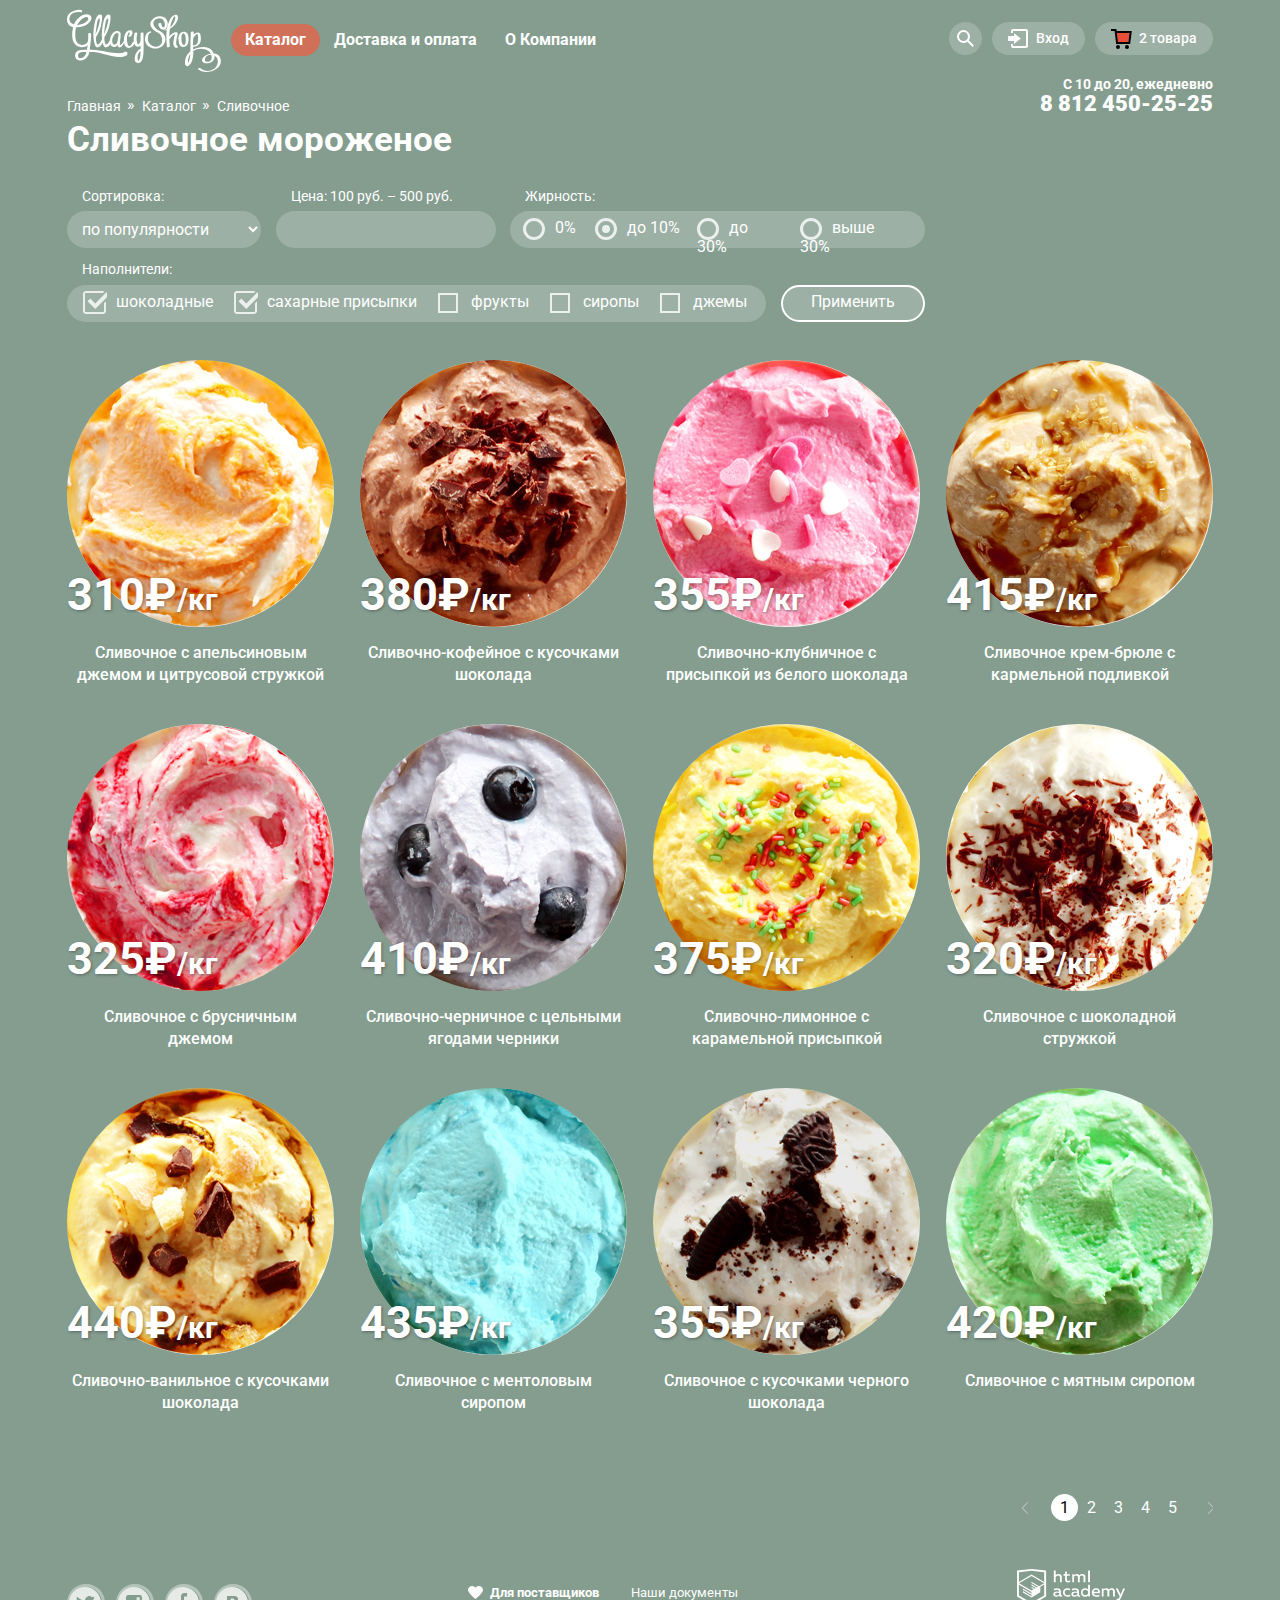
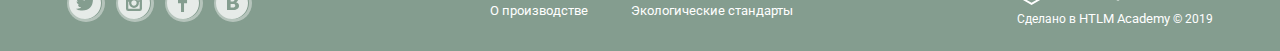
==== catalog.html @ dc296119 "некоторые ошибки" ====
<!DOCTYPE html>
<html lang="ru">
  <head>
    <meta charset="utf-8">
    <title>HTML Academy: Глейси</title>
    <link href="https://fonts.googleapis.com/css?family=Roboto:400,500,700&display=swap&subset=cyrillic" rel="stylesheet">
    <link href="css/normalize.css" rel="stylesheet">
    <link href="css/style.css" rel="stylesheet">
  </head>

<body  class="catalog-page">

<div class="pixelperfect gllacy-catalog"><!--Убрать-->

  <header class="main-header container">
    <div class="header-top">
      <a aria-label="GllacyShop" href="index.html"><img class="logo" src="img/logo-gllacy.svg" width="154" height="64" alt="GllacyShop"></a>
      <nav class="main-navigation">
        <ul class="main-navigation-list">
          <li class="main-navigation-item">
          <a class="main-navigation-current" href="catalog">Каталог</a>
          <ul class="submenu">
            <li><a href="">Новинки</a></li>
            <li class="submenu-current"><a href="catalog.html">Сливочное</a></li>
            <li><a href="">Щербеты</a></li>
            <li><a href="">Фруктовый лед</a></li>
            <li><a href="">Мелорин</a></li>
          </ul>
        </li>
          <li class="main-navigation-item">
            <a class=" button delivery-button" href="">Доставка и оплата</a>
          </li>
            <li class="main-navigation-item">
            <a class=" button about-us-button" href="">О Компании</a>
          </li>
        </ul>
      </nav>
      <ul class="user-menu">
        <li class="user-menu-item">
          <a class=" button gray-button find-button" href="">
            <span class="visually-hidden">Поиск</span>
            <svg class="icon" width="17" height="17">
                <path d="M16.958 15.527L11.75 10.32A6.455 6.455 0 0 0 13 6.5 6.5 6.5 0 1 0 6.5 13a6.465 6.465 0 0 0 3.839-1.263l5.205 5.204 1.414-1.414zM6.5 11C4.019 11 2 8.981 2 6.5S4.019 2 6.5 2 11 4.019 11 6.5 8.981 11 6.5 11z"/>
            </svg>
          </a>
          <form class="find-form header-form" action="https://echo.htmlacademy.ru" method="get">
            <label class="visually-hidden" for="search">Что ищем?</label>
            <input type="search" placeholder="Что ищем?" id="search" name="search" required>
            <button class="visually-hidden" type="submit">Найти!</button>
          </form>
        </li>
        <li class="user-menu-item">
          <a class=" button gray-button login-button" href="">
            <svg  class="icon" width="21" height="20">
              <path d="M6 14.875L12.917 9.5 6 4.125v2.917H-.042v4.917H6z"/>
              <path d="M18 0H5C3.9 0 3 .9 3 2v2h2V2h13v15H5v-2H3v2c0 1.1.9 2 2 2h13c1.1 0 2-.9 2-2V2c0-1.1-.9-2-2-2z"/>
            </svg>
            <span>Вход</span>
          </a>
          <form class="login-form header-form" action="https://echo.htmlacademy.ru" method="post">
            <label class="visually-hidden" for="login">Логин: электронная почта</label>
            <input class="email" type="email" name="login" id="login" placeholder="Электронная почта" required>
            <label class="visually-hidden" for="password">Пароль, обязательно к заполнению</label>
            <input class="password" type="password" name="password" id="password" placeholder="Пароль" required>
            <button class="button red-button" type="submit">Войти</button>
            <div class="login-links-wrapper">
              <a class="i-forget-password" href="forget-password.html">Забыли пароль?</a>
              <a class="new-registration" href="new-registration.html">Новая регистрация</a>
            </div>
          </form>
        </li>
        <li class="user-menu-item">
          <a class="button gray-button basket-button basket-with-goods" href="">
            <svg class="icon" width="21" height="20">
                <path class="red-in-case" d="M5.888 4.031L6.922 13h10.45l1.176-8.969z"/>
                <circle cx="6.984" cy="18" r="2"/>
                <circle cx="15.984" cy="18" r="2"/>
                <path d="M5.657 2.031L5.422 0H0v2h3.64l1.5 13h13.988l1.699-12.969H5.657zM17.372 13H6.922L5.888 4.031h12.66L17.372 13z"/>
            </svg>
            <span>2 товара</span>
          </a>
          <div class="basket-form header-form">
            <h2 class="visually-hidden">Ваша корзина</h2>
            <table class="basket-table">
              <caption class="basket-table-caption">
                <h3 class="total-row">Итого: 750 руб.</h3>
                <input name="basket-total" type="hidden" value="750 руб.">
              </caption>
              <tr class="basket-table-row">
                <td><button class="remove-button" type="button"></button></td>
                <td><img src="img/product-crm-orange-citrus.jpg" alt="Пломбир с апельсиновым джемом"  width="33" height="33"></td>
                <td><h3>Пломбир с апельсиновым джемом</h3></td>
                <td><p class="quantity">1,5 кг х <span>200 руб.</span></p></td>
                <td><p class="sum">300 руб.</p></td>
              </tr>
              <tr class="basket-table-row">
                <td><button class="remove-button" type="button"></button></td>
                <td><img src="img/product-crm-strawberries-chocolate.jpg" alt="Клубничный пломбир с присыпкой из белого шоколада"  width="33" height="33"></td>
                <td><h3>Клубничный пломбир с присыпкой из белого шоколада</h3></td>
                <td><p class="quantity">1,5 кг х <span>300 руб.</span></p></td>
                <td><p class="sum">450 руб.</p></td>
              </tr>
            </table>
            <a href="basket.html" class="button red-button">Оформить заказ</a>
          </div>
        </li>
      </ul>
    </div>
    <div class="header-bottom">
      <ul class="breadcrumbs">
        <li><a href="index.html">Главная</a></li>
        <li><a href="">Каталог</a></li>
        <li class="breadcrumbs-current"><a>Сливочное</a></li>
      </ul>
      <div class="work-time">
        <p>С 10 до 20, ежедневно</p>
        <a class="tel" href="tel:+78124502525" aria-label="Наш телефон: ">
          <b>8 812 450-25-25</b>
        </a>
      </div>
    </div>
  </header>
  <main>
    <h1 class="title-inner container">Сливочное мороженое</h1>
    <section class="filters container">
      <h2 class="visually-hidden">Фильтр каталога товаров</h2>
      <form class="filters-form" action="https://echo.htmlacademy.ru" method="get">
        <div class="filters-item">
          <label class="filter-items-label">Сортировка:</label>
          <select class="filters-select filters-platform" id="catalog-sort" name="sort">
            <option value="по популярности" selected>по популярности</option>
            <option value="сначала недорогие">сначала недорогие</option>
            <option value="сначала дорогие">сначала дорогие</option>
            <option value="по жирности">по жирности</option>
          </select>
        </div>
        <div class="filters-item">
          <div class="filter-items-label">Цена: 100 руб. – 500 руб.</div>
          <div class="filters-price-range  filters-platform">
            <div class="filters-price-scale">
              <div class="filters-range-bar"></div>
            </div>
            <div class="filters-price-toggle toggle-min" tabindex="0"></div>
            <div class="filters-price-toggle toggle-max" tabindex="0"></div>
          </div>
        </div>
        <div class="filters-item">
          <div class="filter-items-label">Жирность:</div>
          <ul class="filters-list filters-platform filters-fats">
            <li class="filters-option">
              <input class="radio visually-hidden" id="filter-fats-zero" type="radio" name="fats" value="zero">
              <label class="filters-label non-standart-radio" for="filter-fats-zero">0%</label>
            </li>
            <li class="filters-option">
              <input class="radio visually-hidden" id="filter-fats-low" type="radio" name="fats" value="low" checked>
              <label class="filters-label non-standart-radio" for="filter-fats-low">до 10%</label>
            </li>
            <li class="filters-option">
              <input class="radio visually-hidden" id="filter-fats-middle" type="radio" name="fats" value="middle">
              <label class="filters-label non-standart-radio" for="filter-fats-middle">до 30%</label>
            </li>
            <li class="filters-option">
              <input class="radio visually-hidden" id="filter-fats-high" type="radio" name="fats" value="high">
              <label class="filters-label non-standart-radio" for="filter-fats-high">выше 30%</label>
            </li>
          </ul>
        </div>
        <div class="filters-item" aria-label="Фильтр по наполнителям">
          <div class="filter-items-label">Наполнители:</div>
          <ul class="filters-list filters-platform filters-fillers">
            <li class="filters-option">
              <input class="visually-hidden" id="filter-chocolate" type="checkbox" name="chocolate" checked>
              <label class="filters-label non-standart-checkbox" for="filter-chocolate">шоколадные</label>
            </li>
            <li class="filters-option">
              <input class="visually-hidden" id="filter-sugar" type="checkbox" name="sugar" checked>
              <label class="filters-label non-standart-checkbox" for="filter-sugar">сахарные присыпки</label>
            </li>
            <li class="filters-option">
              <input class="visually-hidden" id="filter-fruit" type="checkbox" name="fruit">
              <label class="filters-label non-standart-checkbox" for="filter-fruit">фрукты</label>
            </li>
            <li class="filters-option">
              <input class="visually-hidden" id="filter-syrups" type="checkbox" name="syrups">
              <label class="filters-label non-standart-checkbox" for="filter-syrups">сиропы</label>
            </li>
            <li class="filters-option">
              <input class="visually-hidden" id="filter-jams" type="checkbox" name="jams">
              <label class="filters-label non-standart-checkbox" for="filter-jams">джемы</label>
            </li>
          </ul>
        </div>
        <button class="button filters-button filters-platform" type="submit">Применить</button>
      </form>
    </section>
    <section class="catalog container">
      <h2 class="visually-hidden">Ассортимент сливочного мороженого</h2>
      <ul class="catalog-list">
        <li class="catalog-item">
          <article class="catalog-product">
            <h3>Сливочное с апельсиновым джемом и цитрусовой стружкой</h3>
            <img src="img/product-crm-orange-citrus.jpg" alt="Сливочное с апельсиновым джемом и цитрусовой стружкой">
            <p class="price">310₽<span>/кг</span></p>
            <a class="button red-button quick-view-button" href="">Быстрый просмотр</a>
          </article>
        </li>
        <li class="catalog-item">
          <article class="catalog-product">
            <h3>Сливочно-кофейное с кусочками шоколада</h3>
            <img src="img/product-crm-coffee-chocolate.jpg" alt="Сливочно-кофейное с кусочками шоколада">
            <p class="price">380₽<span>/кг</span></p>
            <a class="button red-button quick-view-button" href="">Быстрый просмотр</a>
          </article>
        </li>
        <li class="catalog-item">
          <article class="catalog-product">
            <h3>Сливочно-клубничное с присыпкой из белого шоколада</h3>
            <img src="img/product-crm-strawberries-chocolate.jpg" alt="Сливочно-клубничное с присыпкой из белого шоколада">
            <p class="price">355₽<span>/кг</span></p>
            <a class="button red-button quick-view-button" href="">Быстрый просмотр</a>
          </article>
        </li>
        <li class="catalog-item">
          <article class="catalog-product">
            <h3>Сливочное крем-брюле с кармельной подливкой</h3>
            <img src="img/product-crm-creme-caramel.jpg" alt="Сливочное крем-брюле с кармельной подливкой">
            <p class="price">415₽<span>/кг</span></p>
            <a class="button red-button quick-view-button" href="">Быстрый просмотр</a>
          </article>
        </li>
        <li class="catalog-item">
          <article class="catalog-product">
            <h3>Сливочное с брусничным джемом</h3>
            <img src="img/product-crm-cowberry.jpg" alt="Сливочное с брусничным джемом">
            <p class="price">325₽<span>/кг</span></p>
            <a class="button red-button quick-view-button" href="">Быстрый просмотр</a>
          </article>
        </li>
        <li class="catalog-item">
          <article class="catalog-product">
            <h3>Сливочно-черничное с цельными ягодами черники</h3>
            <img src="img/product-crm-blueberry.jpg" alt="Сливочно-черничное с цельными ягодами черники">
            <p class="price">410₽<span>/кг</span></p>
            <a class="button red-button quick-view-button" href="">Быстрый просмотр</a>
          </article>
        </li>
        <li class="catalog-item">
          <article class="catalog-product">
            <h3>Сливочно-лимонное с карамельной присыпкой</h3>
            <img src="img/product-crm-lemon-caramel.jpg" alt="Сливочно-лимонное с карамельной присыпкой">
            <p class="price">375₽<span>/кг</span></p>
            <a class="button red-button quick-view-button" href="">Быстрый просмотр</a><!--Исправить-->
          </article>
        </li>
        <li class="catalog-item">
          <article class="catalog-product">
            <h3>Сливочное с шоколадной стружкой</h3>
            <img src="img/product-crm-chocolate-chips.jpg" alt="Сливочное с шоколадной стружкой">
            <p class="price">320₽<span>/кг</span></p>
            <a class="button red-button quick-view-button" href="">Быстрый просмотр</a><!--Исправить-->
          </article>
        </li>
        <li class="catalog-item">
          <article class="catalog-product">
            <h3>Сливочно-ванильное с кусочками шоколада</h3>
            <img src="img/product-crm-vanilla-chocolate.jpg" alt="Сливочно-ванильное с кусочками шоколада">
            <p class="price">440₽<span>/кг</span></p>
            <a class="button red-button quick-view-button" href="">Быстрый просмотр</a><!--Исправить-->
          </article>
        </li>
        <li class="catalog-item">
          <article class="catalog-product">
            <h3>Сливочное с ментоловым сиропом</h3>
            <img src="img/product-crm-menthol-sirup.jpg" alt="Сливочное с ментоловым сиропом">
            <p class="price">435₽<span>/кг</span></p>
            <a class="button red-button quick-view-button" href="">Быстрый просмотр</a><!--Исправить-->
          </article>
        </li>
        <li class="catalog-item">
          <article class="catalog-product">
            <h3>Сливочное с кусочками черного шоколада</h3>
            <img src="img/product-crm-black-chocolate.jpg" alt="Сливочное с кусочками черного шоколада">
            <p class="price">355₽<span>/кг</span></p>
            <a class="button red-button quick-view-button" href="">Быстрый просмотр</a><!--Исправить-->
          </article>
        </li>
        <li class="catalog-item">
          <article class="catalog-product">
            <h3>Сливочное с мятным сиропом</h3>
            <img src="img/product-crm-mint.jpg" alt="Сливочное с мятным сиропом">
            <p class="price">420₽<span>/кг</span></p>
            <a class="button red-button quick-view-button" href="">Быстрый просмотр</a>
          </article>
        </li>
    </ul>
      <ul class="paginator">
        <li><a class="button  button-prev" href="prev">Назад</a></li>
        <li class="current-page"><a class="button  button-page-number" href="1">1</a></li>
        <li><a class="button  button-page-number" href="2">2</a></li>
        <li><a class="button  button-page-number" href="3">3</a></li>
        <li><a class="button  button-page-number" href="4">4</a></li>
        <li><a class="button  button-page-number" href="5">5</a></li>
        <li><a class="button  button-next" href="next">Вперед</a></li>
      </ul>
    </section>
  </main>
  <footer class="container">
    <ul class="social-list">
      <li class="social-item"><a class="button button-social tw" href="https://twitter.com"><span class="visually-hidden">Twitter</span></a></li>
      <li class="social-item"><a class="button button-social insta" href="https://instagram.com"><span class="visually-hidden">Instagram</span></a></li>
      <li class="social-item"><a class="button button-social fb" href="https://facebook.com"><span class="visually-hidden">Facebook</span></a></li>
      <li class="social-item"><a class="button button-social vk" href="https://vk.com"><span class="visually-hidden">vk</span></a></li>
    </ul>
    <nav class="about-us-navigation">
      <ul class="about-us-list column">
        <li class="about-us-item for-suppliers"><a href=""><b>Для поставщиков</b></a></li>
        <li class="about-us-item"><a href="">О производстве</a></li>
      </ul>
      <ul class="about-us-list column">
        <li class="about-us-item"><a href="">Наши документы</a></li>
        <li class="about-us-item"><a href="">Экологические стандарты</a></li>
      </ul>
    </nav>
    <div class="htmlacademy-wrapper">
      <a href="https://htmlacademy.ru/intensive/htmlcss"><img src="img/logo-htmlacademy-small.svg" alt="htmlacademy logo" width="108" height="39"></a>
      <p class="copyright">Сделано в <a href="https://htmlacademy.ru/intensive/htmlcss">HTLM Academy</a> © 2019</p>
    </div>
  </footer>


</div>
</body>
</html>
---- css/style.css ----
body {
  font-family: "Roboto", sans-serif;
  color: white;
  background-color: #849d8f;
}

/*-----------------------page grid----------------------------------*/

/*body > * > * > * > *  {
  background: rgba(255, 0, 0, 0.3);
 }

.container {
 background: rgba(0, 0, 255,0.3);
}
*/
/*
.pixelperfect.index-page {
  margin: 0 auto;
  padding: 0;
  background-image: url(../gllacy-index.jpg);
  background-repeat: no-repeat;
  background-position: 0 0;
  width: 1200px;
}


.pixelperfect.gllacy-catalog {
  margin: 0 auto;
  padding: 0;
  background-image: url(../gllacy-catalog.jpg);
  background-repeat: no-repeat;
  background-position: 0 0;
  width: 1200px;
}
*/

/*-----------------------page grid-end---------------------------------*/
img {
  max-width: 100%;
  height: auto;
}

.container {
  width: 1146px; /*1166px*/
  padding: 0 27px;/*0 10*/
  margin: 0 auto;
}

.visually-hidden,
input[type="checkbox"].visually-hidden,
input[type="radio"].visually-hidden {
  position: absolute;
  width: 1px;
  height: 1px;
  margin: -1px;
  border: 0;
  padding: 0;
  clip: rect(0 0 0 0);
  overflow: hidden;
}

.button {
  display: block;
  box-sizing: border-box;
  color: white;
  vertical-align: middle;
  text-align: center;
  margin: 0;
  text-decoration: none;
}

.button.red-button {
  border: 0;
  box-shadow: 0px 2px 2px 0 rgba(172, 16, 0, 0.64);
  background-image: linear-gradient(to top, #e74a35, #f26843);
  border-radius: 30px;
  font-weight: bold;
  padding: 0 19px;
  height: 44px;
  font-size: 18px;
}

.button.red-button:hover,
.button.red-button:focus {
  box-shadow: 0px 2px 2px 0 #ac1000;
  background-image: linear-gradient(to bottom, rgba(255, 255, 255, 0.2), rgba(255, 255, 255, 0.2)), linear-gradient(to top, #e74a35, #f26843);
}

.button.red-button:active {
  box-shadow: inset 0px 2px 2px 0 #942718;
  background-image: linear-gradient(to bottom, rgba(0, 0, 0, 0.07), rgba(0, 0, 0, 0.07)), linear-gradient(to bottom, #e74a35, #f26843);
}

.gray-button {
  background-color: rgba(255, 255, 255, 0.2);
  border-radius: 30px;
  padding: 0 16px 0 16px;
}

.gray-button:hover,
.gray-button:focus {
  background-color:  #f8f7f4;
  color: black;
}

.gray-button .icon {
  fill: white;
  vertical-align: middle;
}

.icon .red-in-case {
  fill: none;
}

.gray-button .icon:not(:last-child) {
  margin-right: 4px;
}

.gray-button:hover .icon,
.gray-button:focus .icon {
  fill: black;
}


/*------header-----------------------------------------------------header--*/
.main-header {
  display: flex;
  flex-direction: column;
  flex-wrap: wrap;
  padding-top: 9px;
}

.header-top {
  display: flex;
}

.header-bottom {
  display: flex;
}

.logo {
  margin: 0;
  margin-right: 10px;
}

.main-navigation {
  display: flex;
}

.main-navigation-list {
  display: flex;
  list-style: none;
  margin: 0;
  padding: 0;
  width: 600px;
  align-items: center;
}

.main-navigation-item {
  position: relative;
  margin-top: -7px;
}

.main-navigation-item:hover > a,
.main-navigation-item > a:focus  {
  border-radius: 20px;
  background-color: #f8f7f4;
  color: black;
}

.main-navigation-item .main-navigation-current{
  display: block;
  border-radius: 20px;
  background-color: #d07058;
  line-height: 32px;
}

.main-navigation-item > a {
  position: relative;
  display: block;
  line-height: 32px;
  vertical-align: middle ;
  color: white;
  font-size: 16px;
  font-weight: bold;
  text-decoration: none;
  padding-left: 14px;
  padding-right: 14px;
}

/*-------------------submenu--------------------------------*/
.main-navigation-item .submenu {
  display: none;
  margin: 0;
  padding: 0;
  list-style: none;

  position: absolute;
  z-index: 10;
  border-collapse: collapse;
  border-radius: 5px;
  background-color: #f8f7f4;
  color: black;
  top: 38px;
  white-space: nowrap; 
}

.submenu a {
  display: block;
  color: black;
  text-decoration: none;
  margin: 0 20px;
  line-height: 28px;
  font-size: 14px;
}

.submenu-current a {
  color: white;
}

.main-navigation-item:hover .submenu {
  display: block;
}

.main-navigation-item:focus-within .submenu {
  display: block;
}

.submenu::before {
  display: block;
  position: absolute;
  z-index: 7;
  content: "";
  width: 100%;
  height: 10px;
  top: -10px;
}

.submenu li:hover,
.submenu li:focus {
  background-color: #fbded8;
}

.submenu li:focus-within {
  background-color: #fbded8;
}

.submenu li:active {
  background-color: #f6b5a5 ;
}

.submenu .submenu-current{
  background-color: #d07058;
}

.submenu li:first-child:hover,
.submenu li:first-child:focus {
  border-radius: 5px 5px 0 0;
}

.submenu li:first-child:focus-within {
  border-radius: 5px 5px 0 0;
}

.submenu li:last-child:hover,
.submenu li:last-child:focus {
  border-radius: 0 0 5px 5px;
}

.submenu li:last-child:focus-within {
  border-radius: 0 0 5px 5px;
}


.submenu li:first-child {
  font-weight: bold;
}

/*-------------------submenu-end-------------------------------*/
/*-------------------user-menu---------------------------------*/

.user-menu {
  list-style: none;
  margin: 0;
  padding: 0;

  display: flex;
  width: 300px;
  justify-content: flex-end;
  align-items: center;
  margin-left: auto
}

.user-menu .button {
  font-size: 14px;
  line-height: 33px;
  font-weight: 500;
  margin-top: -10px;
 }

.user-menu-item {
  position: relative;
}

.user-menu-item:not(:last-child) {
  margin-right: 10px;
}

.user-menu .find-button {
  padding: 0;
  text-align: center;
  width: 33px;
  height: 33px;
  border-radius: 50%;
 }

.find-form {
  display: none;
  position: absolute;
  top: 30px;
  right: 0px;
 }

.find-button:hover ~ .find-form,
.find-button:focus ~ .find-form,
.find-form:hover,
.find-form:focus {
  display: flex;
}


.login-form {
  display: none;
  position: absolute;
  z-index: 6;
  top: 30px;
  right: 0px;
 }

.login-button:hover ~ .login-form,
.login-button:focus ~ .login-form,
.login-form:hover,
.login-form:focus {
  display: flex;
}

.basket-button:hover .red-in-case,
.basket-button:focus .red-in-case {
  fill: #E84D37;
}

.basket-with-goods .red-in-case  {
  fill: #E84D37;
}

.basket-with-goods .icon {
  fill: black;
}

.basket-form {
  position: absolute;
  display: none;
  top: 35px;
  right: 0;
}

.basket-with-goods:hover ~ .basket-form,
.basket-with-goods:focus ~ .basket-form,
.basket-form:hover  {
  display: block;
}
/*-------------------user-menu-end--------------------------------*/

.work-time {
  margin: 0;
  padding: 0;
  font-size: 14px;
  line-height: 15px;
  font-weight: bold;
  text-align: right;
  margin-left: auto;
}

.work-time p {
  margin: 0;
  padding: 0;
}

.work-time .tel {
  color: white;
  font-size: 22px;
  line-height: 24px;
  text-decoration: none;
  font-size: bold;
}



/*----------header end-----------------------------------------------------*/

/*-------------------Inner-page----------------------------------------------------------*/
.title-inner {
  font-size: 35px;
  font-weight: bold;
  line-height: 38px;
  margin-top: 5px;
}

.breadcrumbs {
  display: flex;
  list-style: none;
  padding: 0;
  margin: 0;
  align-items: flex-end;
}

.breadcrumbs a{
  text-decoration: none;
  color: inherit;
  font-size: 14px;
  line-height: 20px;
}

.breadcrumbs a:hover,
.breadcrumbs a:focus,
.breadcrumbs a:active {
  color: #ffbc9e
}

.breadcrumbs li {
  position: relative;
  padding-right: 21px;
}

.breadcrumbs li:not(:last-child)::after {
  content: "»";
  position: absolute;
  top: 0;
  right: 7px;
}

/*----------------------------------filters-form--------------------------------------------*/
.filters-form {
    margin-top: 16px;
    display: flex;
    flex-wrap: wrap;
    align-items: flex-end;
    width: 858px;
    justify-content: space-between;
}

.filters-item {
    display: flex;
    flex-direction: column;
    margin-top: 13px;
}

.filter-items-label {
  font-size: 14px;
  padding-left: 15px;
}

.filters-list {
   list-style: none;
   margin: 0;
   padding: 0;
 }

.filters-platform {
   display: flex;
   justify-content: space-between;
   box-sizing: border-box;
   margin-top: 7px;
   height: 37px;
   background-color: rgba(255, 255, 255, 0.2);
   color: white;
   font-size: 16px;
   border-radius: 200px;
   border: 0;
}


.filters-select {
  display: block;
  width: 194px;
  vertical-align: top;
  padding-left: 11px
}

.filters-select:hover {
 color: black;
}

.filters-select:active {
 background-color: white;
 font-size: 14px;
 line-height: 16px;
}

.filters-price-range {
  width: 220px;
}

.filters-label{
  position: relative;
  padding-left: 32px;
  margin-right: 19px;
}

.filters-option:last-child .filters-label {
  margin-right: 0;
}

.filters-option:last-child filters-label{
  margin-right: 0;
}

.filters-fats {
  padding-top: 8px;
  padding-left: 13px;
  padding-right: 19px;
  width: 415px;
}

.non-standart-radio::before {
  position: absolute;
  box-sizing: border-box;
  left: 0px;
  top: 0px;
  display: block;
  content: "";
  width: 22px;
  height: 22px;
  border-radius: 50%;
  border-style: solid;
  border-width: 3px;
}

.filters-label:hover::before,
.filters-label:hover::after{
  opacity: 1;
}

.filters-label::before,
.filters-label::after {
  opacity: 0.8;
}

#filter-fats-zero:checked ~ .non-standart-radio[for="filter-fats-zero"]::after,
#filter-fats-low:checked ~ .non-standart-radio[for="filter-fats-low"]::after,
#filter-fats-middle:checked ~ .non-standart-radio[for="filter-fats-middle"]::after,
#filter-fats-high:checked ~ .non-standart-radio[for="filter-fats-high"]::after {
  position: absolute;
  box-sizing: border-box;
  display: block;
  content: "";
  width: 8px;
  height: 8px;
  border-radius: 50%;
  border-width: 4px;
  border-style: solid;
  top: 7px;
  left: 7px;
}

.filters-fillers {
  padding-top: 8px;
  padding-left: 16px;
  padding-right: 19px;
}

.non-standart-checkbox {
  padding-left: 33px;
  margin-right: 21px;
}

.non-standart-checkbox::before {
  position: absolute;
  box-sizing: border-box;
  display: block;
  content: "";
  width: 20px;
  height: 20px;
  border-style: solid;
  border-width: 2px;
}

#filter-chocolate:checked ~ .non-standart-checkbox[for="filter-chocolate"]::before,
#filter-sugar:checked ~ .non-standart-checkbox[for="filter-sugar"]::before,
#filter-fruit:checked ~ .non-standart-checkbox[for="filter-fruit"]::before,
#filter-syrups:checked ~ .non-standart-checkbox[for="filter-syrups"]::before,
#filter-jams:checked ~ .non-standart-checkbox[for="filter-jams"]::before {
  position: absolute;
  box-sizing: border-box;
  top: -1px;
  display: block;
  width: 24px;
  height: 23px;
  content: "";
  border: 0;
  background-image: url(../img/btn-checkbox-on.svg);
}

.filters-button {
  box-sizing: border-box;
  width: 144px;
  justify-content: center;
  line-height: 28px;
  border: 2px solid white;
}

.filters-button:hover {
  background-color: white;
  color: black;
}

.filters-button:active {
  box-shadow: inset 0px 2px 1px 0 #696969;
  background-color: #ededed;
  color: black;
}
/*---------------------------------filters-form-end-------------------------------------------*/

/*-------------------Inner-page-end---------------------------------------------------------*/

/*----------special offer---------------------------------------------------*/
.special-offer {
  display: flex;
  flex-wrap: wrap;
  flex-direction: column;
  margin-top: 10px;
  padding-bottom: 23px;
}

.special-offer .slider-list {
  list-style: none;
  padding: 0;
  margin: 0;
}

.slider-item {
  text-align: center;
  display: none;
}


.slider-item img {
  position: absolute;
  z-index: -2;
  margin: auto;
  top: 0;
  left: 50%;
  margin-left: -523px;
}

.slider-item h3 {
  position: absolute;
  z-index: 4;
  display: block;
  margin: auto;
  left: 50%;
  top: 392px;
  margin-left: -337px;
  font-weight: bold;
  font-size: 60px;
  width: 674px;
  line-height: 60.5px;

}

.slider-item .button {
  position: absolute;
  z-index: 5;
  top: 543px;
  left: 50%;
  width: 280px;
  margin: auto;
  margin-left: -140px;
  font-size: 32px;
  line-height: 64px;
  font-weight: bold;
  height: 64px;
 }

.slider-button {
  display: block;
  border: 3px solid white;
  border-radius: 50%;
  width: 21px;
  height: 21px;
  margin-right: 8px;
  margin-top: 437px;
}

.slider-button:hover,
.slider-button:focus {
  background-color: rgba(255, 255, 255, 0.4);
}

.slider-switcher {
  display: flex;
}

#btn-1:checked ~ .slider-switcher  label[for="btn-1"],
#btn-2:checked ~ .slider-switcher  label[for="btn-2"],
#btn-3:checked ~ .slider-switcher  label[for="btn-3"] {
  background-color: #ffffff;
}


#btn-1:checked ~ .slider-list > .slider-item1,
#btn-2:checked ~ .slider-list > .slider-item2,
#btn-3:checked ~ .slider-list > .slider-item3 {
  display: block;
}



/*----------special-offer end---------------------------------------------------*/

/*----------bonus-offer---------------------------------------------------*/

.bonus-offer {
  margin-top: 41px;
}


.bonus-offer {
  position: relative;
  z-index: 7;
}

.bonus-offer-list {
  display: flex;
  flex-wrap: wrap;
  justify-content: space-between;
  margin: 0;
  padding: 0;
}

.bonus-offer li {
 box-sizing: border-box;
 display: block;
 width: 560px;
 height: 229px;
 border-radius: 20px;
 padding-left: 18px;
 padding-top: 14px;
}

.bonus-offer-item1  {
 background-color: #8E1730;
 background-image: url(../img/bg-raspberries.jpg);
}

.bonus-offer-item2 {
 background-color: #5E3A29;
 background-image: url(../img/bg-chocolate.jpg);
 }

.bonus-offer h3 {
 font-size: 35px;
 font-weight: bold;
 margin: 0;
}

.bonus-offer p {
 font-size: 18px;
 font-weight: bold;
}

.bonus-offer .button {
 margin-top: 29px;
 margin-right: 22px;
 line-height: 45px;
 float: right;
 padding-left: 22px;
 padding-right: 21px;
 }

/*----------bonus-offer-end--------------------------------------------------*/

/*----------hits offer/inner-catalog---------------------------------------------------*/

.catalog {
  margin-top: 30px;
  padding-top: 8px;
}

.catalog-list {
  display: flex;
  flex-wrap: wrap;
  margin: 0;
  padding: 0;
  list-style: none;
  margin-top: -38px;
  }

.catalog-item {
  margin-top: 38px;
  margin-right: 26px;
  position: relative;
}

.catalog-item:nth-child(4n) {
  margin-right: 0;
}

.catalog-product {
  display: flex;
  position: relative;
  flex-direction: column;
}

.catalog-product:hover::after{
  display: block;
  content: "";
  position: absolute;
  top: -6px;
  left: 50%;
  margin-left: -147px;
  z-index: 3;
  width: 294px;
  height: 405px;
  opacity: 0.2;
  box-shadow: 0px 20px 20px 0 rgba(0, 0, 0, 0.4);
  background-color: #f8f7f4;
}

.catalog-product:hover img{
  z-index: 4;
}

.hit-offer .is-hit{
  display: block;
  position: absolute;
  z-index: 5;
  margin: 0;
  width: 61px;
  height: 61px;
  background-image: url(../img/mark-hit.svg);
  background-repeat: no-repeat;
}

.catalog img {
 z-index: 2;
 border-radius: 50%;
}

 .catalog h3 {
   width: 258px;
   font-size: 16px;
   z-index: 4;
   margin: 0;
   margin-top: 15px;
   line-height: 22px;
   text-align: center;
   font-weight: 500;
   align-self: center;
   order: 3;
}

.catalog .red-button {
   display: none;
   position: absolute;
   z-index: 4;
   top: 339px;
   box-sizing: border-box;
   line-height: 44px;
   width: 200px;
   padding: 0;
   align-self: center;
   order: 4;
}

.catalog-product:hover .red-button {
  display: block;
}

 .catalog .price {
  position: absolute;
  z-index: 4;
  top: 209px;
  margin: 0;
  padding: 0;
  text-shadow: 0.5px 0.9px 3px rgba(49, 50, 53, 0.5);
  font-size: 45px;
  font-weight: bold;
}

.catalog span {
  font-size: 30px;
}

.catalog .paginator {
  display: flex;
  justify-content: flex-end;
  position: relative;
  margin: 0;
  padding: 0;
  list-style: none;
  margin-top: 80px;
  padding-bottom: 30px;
}


.paginator a {
  display: block;
  width: 27px;
  height: 27px;
  color: inherit;
  line-height: 27px;
  padding: 0;
  margin: 0;

}

.paginator .current-page,
.paginator a:active  {
  color: black;
  background-color: #ffffff;
  border-radius: 50%;
}

.paginator a:hover,
.paginator a:focus {
  background-color: rgba(255, 255, 255, 0.2);
  border-radius: 50%;
}

.paginator .button-prev,
.paginator .button-next {
  text-indent: -200px;
  overflow: hidden;
  position: relative;
}

.paginator .button-prev {
  margin-right: 9px;
}

.paginator .button-next {
  margin-left: 0;
}

.paginator .button-prev::before,
.paginator .button-next::before {
  position: absolute;
  display: block;
  width: 9px;
  height: 14px;
  content: "";
  background-image: url(../img/icon-right-small.svg);
  background-repeat: no-repeat;
}

.paginator .button-prev::before {
  transform: rotate(180deg);
  left: 5px;
  top: 6px;
}

.paginator .button-next::before {
  right: -3px;
  top: 8px;
}

/*----------hits offer end---------------------------------------------------*/

/*----------features---------------------------------------------------*/
.features {
  margin-top: 39px;
}

.features {
  display: block;
  color: black;
}

.features-wrapper {
 /* background-image: url(../img/bg-wafer.jpg);
  background-color: #EBDFC3;
 */ border-radius: 15px;
  padding-left: 20px;
  padding-top:  20px;
  padding-right: 20px;
  padding-bottom: 16px;
}

.features h3 {
  width: 1130px;
  font-size: 24px;
  font-weight: 500;
  margin-top: 5px;
  margin-bottom: 0;
  line-height: 1.25;
  padding: 0;
}

.features-list {
  display: flex;
  flex-wrap: wrap;
  justify-content: space-between;
  list-style: none;
  margin: 0;
  padding: 0;
  margin-top: 9px;
}

.features-item {
  margin-right: 0;
  position: relative;
  padding-left: 56px;
  margin-top: 0;
  margin-bottom: 10px;
  padding-top: 14px;
}

.features p {
  margin: 0;
  width: 485px;
  font-size: 16px;
  font-weight: normal;
  line-height: 1.38;
  text-align: left;
}

.features-item::before {
  position: absolute;
  display: block;
  content: "";
  width: 49px;
  height: 49px;
  background-image: url(../img/icon-heart.svg);
  top: 1px;
  left: 1px;
}

.eco-standarts::before {
  background-image: url(../img/icon-leaf.svg);
}

.high-quality::before {
  background-image: url(../img/icon-cow.svg);
}

.features-item.we-owners::before {
  background-image: url(../img/icon-ice-cream.svg);
}

.features-item.preservation::before {
  background-image: url(../img/icon-thermometer.svg);
}
/*----------features end---------------------------------------------------*/

/*----------news-subscription---------------------------------------------------*/
.news-subscription {
  display: flex;
  margin-top: 40px;
  justify-content: space-between;
}


.news-subscription {
  color: black;
}

.blog-news {
  display: block;
  box-sizing: border-box;
  width: 560px;
  height: 220px;
  padding-left: 19px;
  padding-top: 23px;
  background-color: white;
  background-image: url(../img/bg-blog-news.jpg);
  border-radius: 15px;
}

.blog-news h2 {
  font-size: 16px;
  font-weight: 500;
  line-height: 1.38;
  text-align: left;
  margin: 0;
  margin-bottom: 5px;
 }

.blog-news h3 {
  width: 281px;
  padding: 0;
  margin: 0;
  font-size: 24px;
  font-weight: bold;
  line-height: 1.25;
  text-align: left;
}
.blog-news a{
  color: #323232;
  font-size: 24px;
}

.subscription {
  display: flex;
  box-sizing: border-box;
  align-items: center;
  width: 560px;
  height: 220px;
  background-image: url(../img/bg-post-pattern.svg);
}

.subscription .form{
  display: flex;
  flex-wrap: wrap;
  align-items: flex-end;
  align-content: space-between;
  justify-content: space-between;
  box-sizing: border-box;
  border-radius: 15px;
  width: 549px;
  height: 211px;
  margin: 0 auto;
  background-color: white;
  padding-left: 20px;
  padding-top: 19px;
  padding-right: 20px;
  padding-bottom: 35px;
  color: #5a5a5a;
  font-size: 16px;
  line-height: 22px;
  padding-top: 30px;
}

.subscription p {
  margin: 0;
  padding: 0;
  width: 506px;
}

.subscription input {
  margin: 0;
  box-sizing: border-box;
  font-size: inherit;
  font-family: inherit;
  border-radius: 5px;
  line-height: 44px;
  border: 0;
  border: 1px solid rgba(178, 178, 178, 0.52);
  width: 368px;
  height: 44px;
  padding-left: 15px;
}

/*----------news-subscription-end---------------------------------------------------*/

/*----------contacts---------------------------------------------------*/
.contacts {
  position: relative;
  margin-top: 40px;
}

.contacts-map {
  position: absolute;
  z-index: -5;
  top: 0;
  left: 50%;
  margin-left: -600px;

 }

.contacts .container {
  display: flex;
  justify-content: flex-end;
 }

.contacts-card {
  box-sizing: border-box;
  color: black;
  font-size: 14px;
  line-height: 20px;
  width: 302px;
  height: 305px;
  background-color: white;
  border-radius: 15px;
  padding: 28px 25px;
  margin-top: 62px;
  margin-bottom: 63px;
}

.contacts-item1 {
  margin: 0;
  width: 148px;
  padding: 0;
}

.contacts-item2 {
  margin-bottom: 0;
  margin-top: 17px;
}


.contacts-address,
.contacts-tel {
  margin-top: 1px;
  font-size: 18px;
  line-height: 24px;
  font-weight: bold;
  width: 230px;
  color: black;
  text-decoration: none;
}

.contacts-tel {
  line-height: 30px;
}

.contacts-working-time {
  margin: 0;
}

.contacts-card .button {
  line-height: 45px;
  font-size: 18px;
  padding: 0 27px;
  margin-top: 26px;
}

/*----------contacts-end---------------------------------------------------end---------------------------------------------------*/

/*----------------------footer---------------------------------------------------         ---------------------------------------*/

footer.container {
  display: flex;
  margin-top: 18px;
  justify-content: space-between;
  align-items: center;
  padding-bottom: 23px;
}

footer a {
  color: white;
  text-decoration: none;
  font-size: 13px;
}

footer a:hover,
footer a:focus,
footer a:active {
  color: #ffbc9e
}

footer .social-list {
  display: flex;
  list-style: none;
  align-items: center;
  margin: 0;
  padding: 0;
  margin-right: 34px;
  margin-top: 10px;
}

footer .about-us-list {
  margin: 0;
  padding: 0;
  list-style: none;
}

footer .about-us-navigation {
  display: flex;
}

footer .button-social {
  box-sizing: content-box;
  width: 32px;
  height: 32px;
  border: 3px solid rgba(255, 255, 255, 0.5);
  border-radius: 50%;
  opacity: 0.8;
  background-repeat: no-repeat;
  margin-right: 11px;
}

footer .button-social:hover {
  opacity: 1;
}

footer .button-social:active {
  opacity: 0.7;
}

footer .tw {
  background-image: url(../img/icon-tw.svg);
  background-repeat: no-repeat;
  background-position: -1px 0;
}

footer .insta {
  background-image: url(../img/icon-insta.svg);
  background-repeat: no-repeat;
  background-position: -1px 0;
}

footer .fb {
  background-image: url(../img/icon-fb.svg);
  background-repeat: no-repeat;
  background-position: -1px 0;
}

footer .vk {
  background-image: url(../img/icon-vk.svg);
  background-repeat: no-repeat;
  background-position: -1px 0;
}

.about-us-navigation {
  margin-top: 6px;
}
.about-us-navigation .column {
  margin-right: 32px;
}
.about-us-item {
  position: relative;

}

.for-suppliers::before {
  position: absolute;
  content: "";
  display: block;
  left: -22px;
  top: 3px;
  width: 20px;
  height: 20px;
  background-image: url(../img/icon-heart.svg);
  background-repeat: no-repeat;
}

footer .copyright {
  margin: 0;
  margin-top: 0;
  font-size: 12px;
  line-height: 18px;
}

/*----------footer-end--------------------------------------------------         ---------------------------------------------------*/

/*--------------modal-forms-------------------------------------------------*/
.feedback-form {
  display: none;
  width: 478px;
  padding: 20px 26px 27px 24px;
  position: relative;
  font-size: 16px;
}

.feedback-form h3 {
  color: black;
  font-size: 24px;
  line-height: 28px;
  margin: 0;
}

.feedback-form .close-form-button {
  position: absolute;
  border: 0;
  right: 26px;
  top: 5px;
  display: block;
  width: 18px;
  height: 17px;
  background-image: url(../img/btn-cross-big.svg);
  background-repeat: no-repeat;
  background-position: 50% 50%;
  background-color: transparent;
}

.feedback-form input {
  width: 267px;
  margin-top: 20px;
}

.feedback-form textarea {
  width: 428px;
  height: 155px;
  margin-top: 20px;
}

/*------------------------------modal-forms-end-----------------------*/
/*-----------------header-forms---------------------------------------------*/

.forms {
  margin-top: 100px;
}

.header-form {
  box-sizing: border-box;
  border-radius: 5px;
  background-color: #f8f7f4;
  line-height: 44px;
  font-size: 14px;
  margin-bottom: 430px;
}

.header-form::before {
  display: block;
  position: absolute;
  z-index: 7;
  content: "";
  width: 100%;
  height: 15px;
  top: -15px;
}


.header-form input,
.header-form textarea {
  border: 0;
  border-radius: 5px;
  border: 1px solid #d3d3d2;
  box-sizing: border-box;
  line-height: 44px;
  font-size: inherit;
  font-family: inherit;
  padding-left: 15px;
}

.header-form input:,
.header-form textarea:active {
  font-weight: bold;
}

.header-form .button {
  height: 44px;
  font-size: 18px;
  line-height: 44px;
}

.login-form {
  flex-wrap: wrap;
  width: 277px;
  padding: 20px 17px 22px 19px;
}

.login-form .email {
  width: 241px;
}

.login-form .password {
  margin-top: 20px;
  width: 241px;
}

.login-form .login-links-wrapper {
  display: flex;
  flex-wrap: wrap;
  width: 120px;
  align-content: flex-end;

}

.login-form a {
  margin: 0;
  padding: 0;
  color: black;
  font-size: 13px;
  text-decoration: none;
  line-height: 24px;
}

.login-form .button {
  margin-top: 20px;
  width: 100px;
  margin-right: 20px;
}

.find-form {
  width: 341px;
  padding: 20px 15px;
}

.find-form input {
  width: 311px;
  padding-left: 15px;
  height: 44px;
}

.basket-form {
  width: 540px;
  height: 242px;
  color: #323232;
  font-size: 13px;
  line-height: 16px;
  font-weight: normal;
  padding: 20px 16px;

}

.basket-table-row h3 {
  font-weight: normal;
  font-size: 13px;
  padding: 0;
  margin: 0;
}

.basket-table span {
  color: #999999;
}

.basket-table {
  border-collapse: collapse;
}

.basket-table-caption {
  font-size: 15px;
  font-weight: bold;
  caption-side: bottom;
  text-align: right;
}

.basket-table-caption h3 {
  font-size: 15px;
}

.basket-table-row {
  valign: top;
  padding-bottom: 20px;
}

.basket-table-row td:nth-child(1) {
  width: 25px;
  text-align: left;
}

.basket-table-row td:nth-child(2) {
  width: 47px;
}

.basket-table-row td:nth-child(3) {
  width: 216px;
}

.basket-table-row td:nth-child(4) {
  width: 124px;
  text-align: right;
}

.basket-table-row td:nth-child(5) {
  width: 78px;
  text-align: right;
}


.basket-table .remove-button {
  width: 11px;
  height: 11px;
  line-height: 0;
  font-size: 0;
  padding: 0;
  border: 0;
  background-image: url(../img/btn-cross-small.svg);
  background-repeat: no-repeat;
  background-position: 50% 50%;
  background-color: transparent;
  box-shadow: none;
}

.basket-form .button {
  float: right;
}

.basket-form img {
  border-radius: 50%;
}
/*----------------------------header-forms-end-------------------------*/
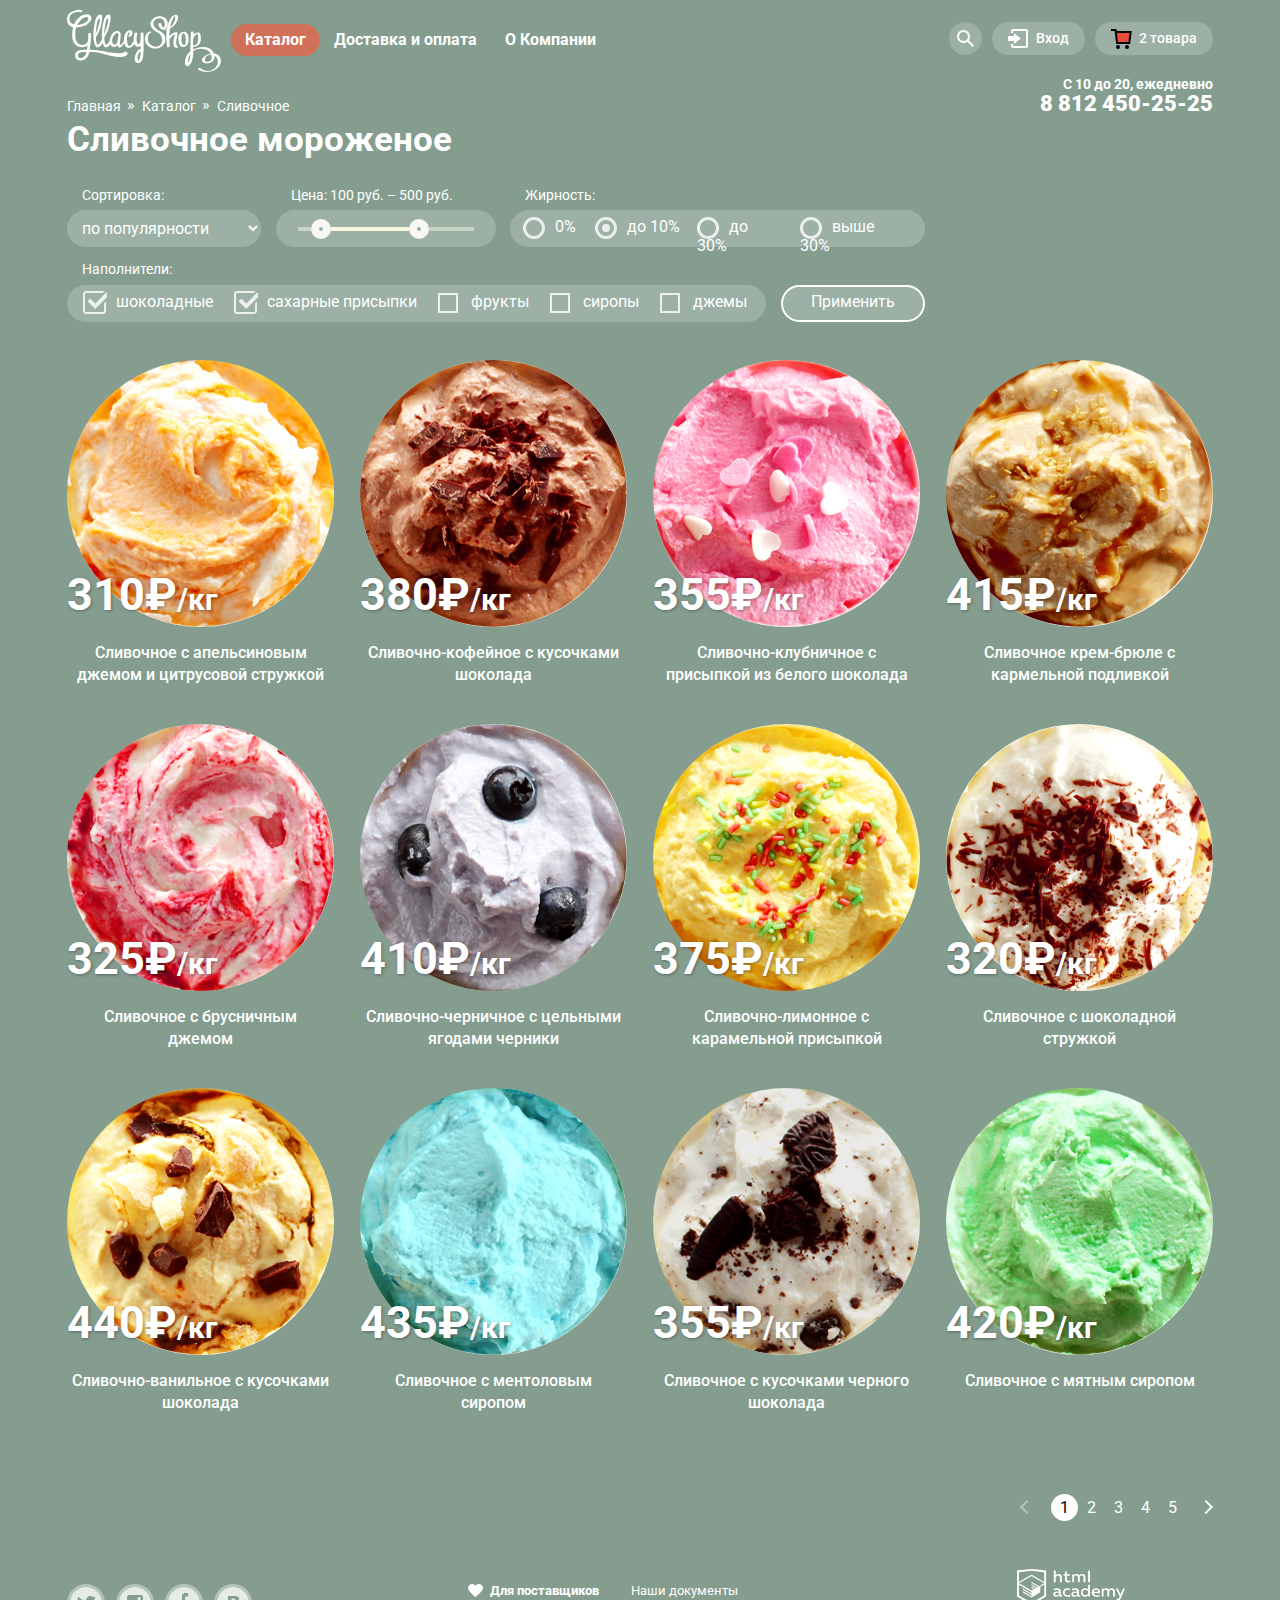
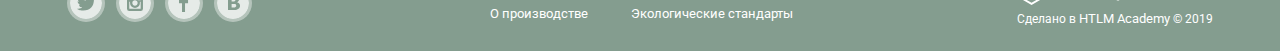
==== commit 7d73070c: "+к заданию 7" ====
--- a/catalog.html
+++ b/catalog.html
@@ -9,8 +9,7 @@
   </head>
 
 <body  class="catalog-page">
-
-<div class="pixelperfect gllacy-catalog"><!--Убрать-->
+<div class="pixelperfect gllacy-catalog">
 
   <header class="main-header container">
     <div class="header-top">
@@ -136,31 +135,33 @@
         </div>
         <div class="filters-item">
           <div class="filter-items-label">Цена: 100 руб. – 500 руб.</div>
-          <div class="filters-price-range  filters-platform">
+          <div class="filters-price filters-platform">
             <div class="filters-price-scale">
-              <div class="filters-range-bar"></div>
+              <input type="hidden" name="min-price" value="100">
+              <input type="hidden" name="max-price" value="500">
+              <div class="filters-price-range"></div>
+              <div class="filters-price-toggle toggle-min" tabindex="0" aria-label="Тумблер минимальной цены"></div>
+              <div class="filters-price-toggle toggle-max" tabindex="0" aria-label="Тумблер максимальной цены"></div>
             </div>
-            <div class="filters-price-toggle toggle-min" tabindex="0"></div>
-            <div class="filters-price-toggle toggle-max" tabindex="0"></div>
           </div>
         </div>
         <div class="filters-item">
           <div class="filter-items-label">Жирность:</div>
           <ul class="filters-list filters-platform filters-fats">
             <li class="filters-option">
-              <input class="radio visually-hidden" id="filter-fats-zero" type="radio" name="fats" value="zero">
+              <input class="radio visually-hidden" id="filter-fats-zero" tabindex="0" type="radio" name="fats" value="zero">
               <label class="filters-label non-standart-radio" for="filter-fats-zero">0%</label>
             </li>
             <li class="filters-option">
-              <input class="radio visually-hidden" id="filter-fats-low" type="radio" name="fats" value="low" checked>
+              <input class="radio visually-hidden" id="filter-fats-low" tabindex="0" type="radio" name="fats" value="low" checked>
               <label class="filters-label non-standart-radio" for="filter-fats-low">до 10%</label>
             </li>
             <li class="filters-option">
-              <input class="radio visually-hidden" id="filter-fats-middle" type="radio" name="fats" value="middle">
+              <input class="radio visually-hidden" id="filter-fats-middle" tabindex="0" type="radio" name="fats" value="middle">
               <label class="filters-label non-standart-radio" for="filter-fats-middle">до 30%</label>
             </li>
             <li class="filters-option">
-              <input class="radio visually-hidden" id="filter-fats-high" type="radio" name="fats" value="high">
+              <input class="radio visually-hidden" id="filter-fats-high"  tabindex="0" type="radio" name="fats" value="high">
               <label class="filters-label non-standart-radio" for="filter-fats-high">выше 30%</label>
             </li>
           </ul>
@@ -294,7 +295,7 @@
         </li>
     </ul>
       <ul class="paginator">
-        <li><a class="button  button-prev" href="prev">Назад</a></li>
+        <li><a class="button  button-prev disabled" href="prev">Назад</a></li>
         <li class="current-page"><a class="button  button-page-number" href="1">1</a></li>
         <li><a class="button  button-page-number" href="2">2</a></li>
         <li><a class="button  button-page-number" href="3">3</a></li>
@@ -326,8 +327,6 @@
       <p class="copyright">Сделано в <a href="https://htmlacademy.ru/intensive/htmlcss">HTLM Academy</a> © 2019</p>
     </div>
   </footer>
-
-
 </div>
 </body>
 </html>
--- a/css/style.css
+++ b/css/style.css
@@ -1,20 +1,19 @@
 body {
-  font-family: "Roboto", sans-serif;
-  color: white;
-  background-color: #849d8f;
+    font-family: "Roboto", sans-serif;
+    color: white;
+    background-color: #849d8f;
 }
 
 /*-----------------------page grid----------------------------------*/
-
 /*body > * > * > * > *  {
   background: rgba(255, 0, 0, 0.3);
  }
-
+*/
+/*
 .container {
  background: rgba(0, 0, 255,0.3);
 }
-*/
-/*
+
 .pixelperfect.index-page {
   margin: 0 auto;
   padding: 0;
@@ -22,9 +21,10 @@
   background-repeat: no-repeat;
   background-position: 0 0;
   width: 1200px;
-}
-
-
+
+}
+*/
+/*
 .pixelperfect.gllacy-catalog {
   margin: 0 auto;
   padding: 0;
@@ -34,415 +34,393 @@
   width: 1200px;
 }
 */
-
 /*-----------------------page grid-end---------------------------------*/
 img {
-  max-width: 100%;
-  height: auto;
+    max-width: 100%;
+    height: auto;
 }
 
 .container {
-  width: 1146px; /*1166px*/
-  padding: 0 27px;/*0 10*/
-  margin: 0 auto;
-}
-
-.visually-hidden,
-input[type="checkbox"].visually-hidden,
-input[type="radio"].visually-hidden {
-  position: absolute;
-  width: 1px;
-  height: 1px;
-  margin: -1px;
-  border: 0;
-  padding: 0;
-  clip: rect(0 0 0 0);
-  overflow: hidden;
+    width: 1146px;
+    /*1166px*/
+    padding: 0 27px;
+    /*0 10*/
+    margin: 0 auto;
+}
+
+.visually-hidden, input[type="checkbox"].visually-hidden, input[type="radio"].visually-hidden {
+    position: absolute;
+    width: 1px;
+    height: 1px;
+    margin: -1px;
+    border: 0;
+    padding: 0;
+    clip: rect(0 0 0 0);
+    overflow: hidden;
 }
 
 .button {
-  display: block;
-  box-sizing: border-box;
-  color: white;
-  vertical-align: middle;
-  text-align: center;
-  margin: 0;
-  text-decoration: none;
+    display: block;
+    box-sizing: border-box;
+    color: white;
+    vertical-align: middle;
+    text-align: center;
+    margin: 0;
+    text-decoration: none;
 }
 
 .button.red-button {
-  border: 0;
-  box-shadow: 0px 2px 2px 0 rgba(172, 16, 0, 0.64);
-  background-image: linear-gradient(to top, #e74a35, #f26843);
-  border-radius: 30px;
-  font-weight: bold;
-  padding: 0 19px;
-  height: 44px;
-  font-size: 18px;
-}
-
-.button.red-button:hover,
-.button.red-button:focus {
-  box-shadow: 0px 2px 2px 0 #ac1000;
-  background-image: linear-gradient(to bottom, rgba(255, 255, 255, 0.2), rgba(255, 255, 255, 0.2)), linear-gradient(to top, #e74a35, #f26843);
+    border: 0;
+    box-shadow: 0px 2px 2px 0 rgba(172, 16, 0, 0.64);
+    background-image: linear-gradient(to top, #e74a35, #f26843);
+    border-radius: 30px;
+    font-weight: bold;
+    padding: 0 19px;
+    height: 44px;
+    font-size: 18px;
+}
+
+.button.red-button:hover, .button.red-button:focus {
+    box-shadow: 0px 2px 2px 0 #ac1000;
+    background-image: linear-gradient(to bottom, rgba(255, 255, 255, 0.2), rgba(255, 255, 255, 0.2)), linear-gradient(to top, #e74a35, #f26843);
 }
 
 .button.red-button:active {
-  box-shadow: inset 0px 2px 2px 0 #942718;
-  background-image: linear-gradient(to bottom, rgba(0, 0, 0, 0.07), rgba(0, 0, 0, 0.07)), linear-gradient(to bottom, #e74a35, #f26843);
+    box-shadow: inset 0px 2px 2px 0 #942718;
+    background-image: linear-gradient(to bottom, rgba(0, 0, 0, 0.07), rgba(0, 0, 0, 0.07)), linear-gradient(to bottom, #e74a35, #f26843);
 }
 
 .gray-button {
-  background-color: rgba(255, 255, 255, 0.2);
-  border-radius: 30px;
-  padding: 0 16px 0 16px;
-}
-
-.gray-button:hover,
-.gray-button:focus {
-  background-color:  #f8f7f4;
-  color: black;
+    background-color: rgba(255, 255, 255, 0.2);
+    border-radius: 30px;
+    padding: 0 16px 0 16px;
+}
+
+.gray-button:hover, .gray-button:focus {
+    background-color: #f8f7f4;
+    color: black;
 }
 
 .gray-button .icon {
-  fill: white;
-  vertical-align: middle;
+    fill: white;
+    vertical-align: middle;
 }
 
 .icon .red-in-case {
-  fill: none;
+    fill: none;
 }
 
 .gray-button .icon:not(:last-child) {
-  margin-right: 4px;
-}
-
-.gray-button:hover .icon,
-.gray-button:focus .icon {
-  fill: black;
-}
-
+    margin-right: 4px;
+}
+
+.gray-button:hover .icon, .gray-button:focus .icon {
+    fill: black;
+}
 
 /*------header-----------------------------------------------------header--*/
 .main-header {
-  display: flex;
-  flex-direction: column;
-  flex-wrap: wrap;
-  padding-top: 9px;
+    display: flex;
+    flex-direction: column;
+    flex-wrap: wrap;
+    padding-top: 9px;
 }
 
 .header-top {
-  display: flex;
+    display: flex;
 }
 
 .header-bottom {
-  display: flex;
+    display: flex;
 }
 
 .logo {
-  margin: 0;
-  margin-right: 10px;
+    margin: 0;
+    margin-right: 10px;
 }
 
 .main-navigation {
-  display: flex;
+    display: flex;
 }
 
 .main-navigation-list {
-  display: flex;
-  list-style: none;
-  margin: 0;
-  padding: 0;
-  width: 600px;
-  align-items: center;
+    display: flex;
+    list-style: none;
+    margin: 0;
+    padding: 0;
+    width: 600px;
+    align-items: center;
 }
 
 .main-navigation-item {
-  position: relative;
-  margin-top: -7px;
-}
-
-.main-navigation-item:hover > a,
-.main-navigation-item > a:focus  {
-  border-radius: 20px;
-  background-color: #f8f7f4;
-  color: black;
-}
-
-.main-navigation-item .main-navigation-current{
-  display: block;
-  border-radius: 20px;
-  background-color: #d07058;
-  line-height: 32px;
+    position: relative;
+    margin-top: -7px;
+}
+
+.main-navigation-item:hover > a, .main-navigation-item > a:focus {
+    border-radius: 20px;
+    background-color: #f8f7f4;
+    color: black;
+}
+
+.main-navigation-item:active > a {
+    border-radius: 20px;
+    box-shadow: inset 0px 2px 1px 0 #696969;
+    background-color: #ededed;
+}
+
+.main-navigation-item .main-navigation-current {
+    display: block;
+    border-radius: 20px;
+    background-color: #d07058;
+    line-height: 32px;
 }
 
 .main-navigation-item > a {
-  position: relative;
-  display: block;
-  line-height: 32px;
-  vertical-align: middle ;
-  color: white;
-  font-size: 16px;
-  font-weight: bold;
-  text-decoration: none;
-  padding-left: 14px;
-  padding-right: 14px;
+    position: relative;
+    display: block;
+    line-height: 32px;
+    vertical-align: middle ;
+    color: white;
+    font-size: 16px;
+    font-weight: bold;
+    text-decoration: none;
+    padding-left: 14px;
+    padding-right: 14px;
 }
 
 /*-------------------submenu--------------------------------*/
 .main-navigation-item .submenu {
-  display: none;
-  margin: 0;
-  padding: 0;
-  list-style: none;
-
-  position: absolute;
-  z-index: 10;
-  border-collapse: collapse;
-  border-radius: 5px;
-  background-color: #f8f7f4;
-  color: black;
-  top: 38px;
-  white-space: nowrap; 
+    display: none;
+    margin: 0;
+    padding: 0;
+    list-style: none;
+    position: absolute;
+    z-index: 10;
+    border-collapse: collapse;
+    border-radius: 5px;
+    background-color: #f8f7f4;
+    color: black;
+    top: 38px;
+    white-space: nowrap;
 }
 
 .submenu a {
-  display: block;
-  color: black;
-  text-decoration: none;
-  margin: 0 20px;
-  line-height: 28px;
-  font-size: 14px;
+    display: block;
+    color: black;
+    text-decoration: none;
+    margin: 0 20px;
+    line-height: 28px;
+    font-size: 14px;
 }
 
 .submenu-current a {
-  color: white;
+    color: white;
 }
 
 .main-navigation-item:hover .submenu {
-  display: block;
+    display: block;
 }
 
 .main-navigation-item:focus-within .submenu {
-  display: block;
+    display: block;
 }
 
 .submenu::before {
-  display: block;
-  position: absolute;
-  z-index: 7;
-  content: "";
-  width: 100%;
-  height: 10px;
-  top: -10px;
-}
-
-.submenu li:hover,
-.submenu li:focus {
-  background-color: #fbded8;
+    display: block;
+    position: absolute;
+    z-index: 7;
+    content: "";
+    width: 100%;
+    height: 10px;
+    top: -10px;
+}
+
+.submenu li:hover, .submenu li:focus {
+    background-color: #fbded8;
 }
 
 .submenu li:focus-within {
-  background-color: #fbded8;
+    background-color: #fbded8;
 }
 
 .submenu li:active {
-  background-color: #f6b5a5 ;
-}
-
-.submenu .submenu-current{
-  background-color: #d07058;
-}
-
-.submenu li:first-child:hover,
-.submenu li:first-child:focus {
-  border-radius: 5px 5px 0 0;
+    background-color: #f6b5a5 ;
+}
+
+.submenu .submenu-current {
+    background-color: #d07058;
+}
+
+.submenu li:first-child:hover, .submenu li:first-child:focus {
+    border-radius: 5px 5px 0 0;
 }
 
 .submenu li:first-child:focus-within {
-  border-radius: 5px 5px 0 0;
-}
-
-.submenu li:last-child:hover,
-.submenu li:last-child:focus {
-  border-radius: 0 0 5px 5px;
+    border-radius: 5px 5px 0 0;
+}
+
+.submenu li:last-child:hover, .submenu li:last-child:focus {
+    border-radius: 0 0 5px 5px;
 }
 
 .submenu li:last-child:focus-within {
-  border-radius: 0 0 5px 5px;
-}
-
+    border-radius: 0 0 5px 5px;
+}
 
 .submenu li:first-child {
-  font-weight: bold;
+    font-weight: bold;
 }
 
 /*-------------------submenu-end-------------------------------*/
 /*-------------------user-menu---------------------------------*/
-
 .user-menu {
-  list-style: none;
-  margin: 0;
-  padding: 0;
-
-  display: flex;
-  width: 300px;
-  justify-content: flex-end;
-  align-items: center;
-  margin-left: auto
+    list-style: none;
+    margin: 0;
+    padding: 0;
+    display: flex;
+    width: 300px;
+    justify-content: flex-end;
+    align-items: center;
+    margin-left: auto
 }
 
 .user-menu .button {
-  font-size: 14px;
-  line-height: 33px;
-  font-weight: 500;
-  margin-top: -10px;
- }
+    font-size: 14px;
+    line-height: 33px;
+    font-weight: 500;
+    margin-top: -10px;
+}
 
 .user-menu-item {
-  position: relative;
+    position: relative;
 }
 
 .user-menu-item:not(:last-child) {
-  margin-right: 10px;
+    margin-right: 10px;
 }
 
 .user-menu .find-button {
-  padding: 0;
-  text-align: center;
-  width: 33px;
-  height: 33px;
-  border-radius: 50%;
- }
+    padding: 0;
+    text-align: center;
+    width: 33px;
+    height: 33px;
+    border-radius: 50%;
+}
 
 .find-form {
-  display: none;
-  position: absolute;
-  top: 30px;
-  right: 0px;
- }
-
-.find-button:hover ~ .find-form,
-.find-button:focus ~ .find-form,
-.find-form:hover,
-.find-form:focus {
-  display: flex;
-}
-
+    display: none;
+    position: absolute;
+    top: 30px;
+    right: 0px;
+}
+
+.find-button:hover ~ .find-form, .find-button:focus ~ .find-form, .find-form:hover, .find-form:focus {
+    display: flex;
+}
 
 .login-form {
-  display: none;
-  position: absolute;
-  z-index: 6;
-  top: 30px;
-  right: 0px;
- }
-
-.login-button:hover ~ .login-form,
-.login-button:focus ~ .login-form,
-.login-form:hover,
-.login-form:focus {
-  display: flex;
-}
-
-.basket-button:hover .red-in-case,
-.basket-button:focus .red-in-case {
-  fill: #E84D37;
-}
-
-.basket-with-goods .red-in-case  {
-  fill: #E84D37;
+    display: none;
+    position: absolute;
+    z-index: 6;
+    top: 30px;
+    right: 0px;
+}
+
+.login-button:hover ~ .login-form, .login-button:focus ~ .login-form, .login-form:hover, .login-form:focus {
+    display: flex;
+}
+
+.basket-button:hover .red-in-case, .basket-button:focus .red-in-case {
+    fill: #E84D37;
+}
+
+.basket-with-goods .red-in-case {
+    fill: #E84D37;
 }
 
 .basket-with-goods .icon {
-  fill: black;
+    fill: black;
 }
 
 .basket-form {
-  position: absolute;
-  display: none;
-  top: 35px;
-  right: 0;
-}
-
-.basket-with-goods:hover ~ .basket-form,
-.basket-with-goods:focus ~ .basket-form,
-.basket-form:hover  {
-  display: block;
-}
+    position: absolute;
+    display: none;
+    top: 35px;
+    right: 0;
+}
+
+.basket-with-goods:hover ~ .basket-form, .basket-with-goods:focus ~ .basket-form, .basket-form:hover {
+    display: block;
+}
+
 /*-------------------user-menu-end--------------------------------*/
-
 .work-time {
-  margin: 0;
-  padding: 0;
-  font-size: 14px;
-  line-height: 15px;
-  font-weight: bold;
-  text-align: right;
-  margin-left: auto;
+    margin: 0;
+    padding: 0;
+    font-size: 14px;
+    line-height: 15px;
+    font-weight: bold;
+    text-align: right;
+    margin-left: auto;
 }
 
 .work-time p {
-  margin: 0;
-  padding: 0;
+    margin: 0;
+    padding: 0;
 }
 
 .work-time .tel {
-  color: white;
-  font-size: 22px;
-  line-height: 24px;
-  text-decoration: none;
-  font-size: bold;
-}
-
-
+    color: white;
+    font-size: 22px;
+    line-height: 24px;
+    text-decoration: none;
+    font-size: bold;
+}
 
 /*----------header end-----------------------------------------------------*/
-
 /*-------------------Inner-page----------------------------------------------------------*/
 .title-inner {
-  font-size: 35px;
-  font-weight: bold;
-  line-height: 38px;
-  margin-top: 5px;
+    font-size: 35px;
+    font-weight: bold;
+    line-height: 38px;
+    margin-top: 5px;
 }
 
 .breadcrumbs {
-  display: flex;
-  list-style: none;
-  padding: 0;
-  margin: 0;
-  align-items: flex-end;
-}
-
-.breadcrumbs a{
-  text-decoration: none;
-  color: inherit;
-  font-size: 14px;
-  line-height: 20px;
-}
-
-.breadcrumbs a:hover,
-.breadcrumbs a:focus,
-.breadcrumbs a:active {
-  color: #ffbc9e
+    display: flex;
+    list-style: none;
+    padding: 0;
+    margin: 0;
+    align-items: flex-end;
+}
+
+.breadcrumbs a {
+    text-decoration: none;
+    color: inherit;
+    font-size: 14px;
+    line-height: 20px;
+}
+
+.breadcrumbs a:hover, .breadcrumbs a:focus, .breadcrumbs a:active {
+    color: #ffbc9e
 }
 
 .breadcrumbs li {
-  position: relative;
-  padding-right: 21px;
+    position: relative;
+    padding-right: 21px;
 }
 
 .breadcrumbs li:not(:last-child)::after {
-  content: "»";
-  position: absolute;
-  top: 0;
-  right: 7px;
+    content: "»";
+    position: absolute;
+    top: 0;
+    right: 7px;
 }
 
 /*----------------------------------filters-form--------------------------------------------*/
 .filters-form {
-    margin-top: 16px;
+    margin-top: 14px;
     display: flex;
     flex-wrap: wrap;
     align-items: flex-end;
@@ -450,1126 +428,1164 @@
     justify-content: space-between;
 }
 
+.filters-list {
+    list-style: none;
+    margin: 0;
+    padding: 0;
+}
+
 .filters-item {
     display: flex;
     flex-direction: column;
-    margin-top: 13px;
+    margin-top: 14px;
 }
 
 .filter-items-label {
-  font-size: 14px;
-  padding-left: 15px;
-}
-
-.filters-list {
-   list-style: none;
-   margin: 0;
-   padding: 0;
- }
+    font-size: 14px;
+    padding-left: 15px;
+}
 
 .filters-platform {
-   display: flex;
-   justify-content: space-between;
-   box-sizing: border-box;
-   margin-top: 7px;
-   height: 37px;
-   background-color: rgba(255, 255, 255, 0.2);
-   color: white;
-   font-size: 16px;
-   border-radius: 200px;
-   border: 0;
-}
-
+    display: flex;
+    justify-content: space-between;
+    box-sizing: border-box;
+    margin-top: 7px;
+    height: 37px;
+    background-color: rgba(255, 255, 255, 0.2);
+    color: white;
+    font-size: 16px;
+    border-radius: 200px;
+    border: 0;
+}
 
 .filters-select {
-  display: block;
-  width: 194px;
-  vertical-align: top;
-  padding-left: 11px
+    display: block;
+    width: 194px;
+    vertical-align: top;
+    padding-left: 11px
 }
 
 .filters-select:hover {
- color: black;
+    color: black;
 }
 
 .filters-select:active {
- background-color: white;
- font-size: 14px;
- line-height: 16px;
+    background-color: white;
+    font-size: 14px;
+    line-height: 16px;
+}
+
+.filters-price {
+    width: 220px;
+}
+
+.filters-price-scale {
+    position: relative;
+    z-index: 4;
+    display: block;
+    width: 176px;
+    height: 4px;
+    margin: 17px 22px;
+    border-left: 13px solid rgba(248, 247, 224, 0.5);
+    border-right: 45px solid rgba(248, 247, 224, 0.5);
 }
 
 .filters-price-range {
-  width: 220px;
-}
-
-.filters-label{
-  position: relative;
-  padding-left: 32px;
-  margin-right: 19px;
-}
+    display: block;
+    margin: 0 20px;
+    z-index: 3;
+    border: 0 10px solid transparent;
+    height: 4px;
+    background-color: rgba(248, 247, 224, 1);
+}
+
+.filters-price-toggle {
+    position: absolute;
+    z-index: 5;
+    top: -8px;
+    display: block;
+    box-sizing: border-box;
+    width: 20px;
+    height: 20px;
+    border-radius: 50%;
+    border: 8px solid rgb(248, 247, 244);
+}
+
+.filters-price-toggle.toggle-max {
+    right: 0;
+}
+
+.filters-price-toggle.toggle-min {
+    left: 0;
+}
+
+.filters-label {
+    position: relative;
+    padding-left: 32px;
+    margin-right: 19px;
+}
+
 
 .filters-option:last-child .filters-label {
-  margin-right: 0;
-}
-
-.filters-option:last-child filters-label{
-  margin-right: 0;
+    margin-right: 0;
+}
+
+.filters-option:last-child filters-label {
+    margin-right: 0;
 }
 
 .filters-fats {
-  padding-top: 8px;
-  padding-left: 13px;
-  padding-right: 19px;
-  width: 415px;
+    padding-top: 8px;
+    padding-left: 13px;
+    padding-right: 19px;
+    width: 415px;
 }
 
 .non-standart-radio::before {
-  position: absolute;
-  box-sizing: border-box;
-  left: 0px;
-  top: 0px;
-  display: block;
-  content: "";
-  width: 22px;
-  height: 22px;
-  border-radius: 50%;
-  border-style: solid;
-  border-width: 3px;
+    position: absolute;
+    box-sizing: border-box;
+    left: 0px;
+    top: 0px;
+    display: block;
+    content: "";
+    width: 22px;
+    height: 22px;
+    border-radius: 50%;
+    border-style: solid;
+    border-width: 3px;
 }
 
 .filters-label:hover::before,
-.filters-label:hover::after{
-  opacity: 1;
+.filters-label:hover::after {
+   opacity: 1;
+   cursor: pointer;
+}
+
+.filters-option input:focus ~ .filters-label::before {
+   opacity: 1;
+   cursor: pointer;
+   outline: 1px solid blue;
 }
 
 .filters-label::before,
 .filters-label::after {
-  opacity: 0.8;
-}
-
-#filter-fats-zero:checked ~ .non-standart-radio[for="filter-fats-zero"]::after,
-#filter-fats-low:checked ~ .non-standart-radio[for="filter-fats-low"]::after,
-#filter-fats-middle:checked ~ .non-standart-radio[for="filter-fats-middle"]::after,
-#filter-fats-high:checked ~ .non-standart-radio[for="filter-fats-high"]::after {
-  position: absolute;
-  box-sizing: border-box;
-  display: block;
-  content: "";
-  width: 8px;
-  height: 8px;
-  border-radius: 50%;
-  border-width: 4px;
-  border-style: solid;
-  top: 7px;
-  left: 7px;
+    opacity: 0.8;
+}
+
+.filters-option input[type=radio]:checked ~ .non-standart-radio::after {
+    position: absolute;
+    box-sizing: border-box;
+    display: block;
+    content: "";
+    width: 8px;
+    height: 8px;
+    border-radius: 50%;
+    border-width: 4px;
+    border-style: solid;
+    top: 7px;
+    left: 7px;
 }
 
 .filters-fillers {
-  padding-top: 8px;
-  padding-left: 16px;
-  padding-right: 19px;
+    padding-top: 8px;
+    padding-left: 16px;
+    padding-right: 19px;
 }
 
 .non-standart-checkbox {
-  padding-left: 33px;
-  margin-right: 21px;
+    padding-left: 33px;
+    margin-right: 21px;
 }
 
 .non-standart-checkbox::before {
-  position: absolute;
-  box-sizing: border-box;
-  display: block;
-  content: "";
-  width: 20px;
-  height: 20px;
-  border-style: solid;
-  border-width: 2px;
-}
-
-#filter-chocolate:checked ~ .non-standart-checkbox[for="filter-chocolate"]::before,
-#filter-sugar:checked ~ .non-standart-checkbox[for="filter-sugar"]::before,
-#filter-fruit:checked ~ .non-standart-checkbox[for="filter-fruit"]::before,
-#filter-syrups:checked ~ .non-standart-checkbox[for="filter-syrups"]::before,
-#filter-jams:checked ~ .non-standart-checkbox[for="filter-jams"]::before {
-  position: absolute;
-  box-sizing: border-box;
-  top: -1px;
-  display: block;
-  width: 24px;
-  height: 23px;
-  content: "";
-  border: 0;
-  background-image: url(../img/btn-checkbox-on.svg);
+    position: absolute;
+    box-sizing: border-box;
+    display: block;
+    content: "";
+    width: 20px;
+    height: 20px;
+    border-style: solid;
+    border-width: 2px;
+}
+
+.filters-option input[type=checkbox]:checked ~ .non-standart-checkbox::before {
+    position: absolute;
+    box-sizing: border-box;
+    top: -1px;
+    display: block;
+    width: 24px;
+    height: 23px;
+    content: "";
+    border: 0;
+    background-image: url(../img/btn-checkbox-on.svg);
+}
+
+.filters-option input[type=checkbox]:disabled ~ .non-standart-checkbox::before, .filters-option input[type=radio]:disabled ~ .non-standart-radio::before, .filters-option input[type=radio]:disabled ~ .non-standart-radio::after {
+    opacity: 0.4;
+    cursor: default;
 }
 
 .filters-button {
-  box-sizing: border-box;
-  width: 144px;
-  justify-content: center;
-  line-height: 28px;
-  border: 2px solid white;
+    box-sizing: border-box;
+    width: 144px;
+    justify-content: center;
+    line-height: 28px;
+    border: 2px solid white;
 }
 
 .filters-button:hover {
-  background-color: white;
-  color: black;
+    background-color: white;
+    color: black;
 }
 
 .filters-button:active {
-  box-shadow: inset 0px 2px 1px 0 #696969;
-  background-color: #ededed;
-  color: black;
-}
+    box-shadow: inset 0px 2px 1px 0 #696969;
+    background-color: #ededed;
+    color: black;
+}
+
 /*---------------------------------filters-form-end-------------------------------------------*/
-
 /*-------------------Inner-page-end---------------------------------------------------------*/
-
 /*----------special offer---------------------------------------------------*/
 .special-offer {
-  display: flex;
-  flex-wrap: wrap;
-  flex-direction: column;
-  margin-top: 10px;
-  padding-bottom: 23px;
+    display: flex;
+    flex-wrap: wrap;
+    flex-direction: column;
+    margin-top: 10px;
+    padding-bottom: 23px;
 }
 
 .special-offer .slider-list {
-  list-style: none;
-  padding: 0;
-  margin: 0;
+    list-style: none;
+    padding: 0;
+    margin: 0;
 }
 
 .slider-item {
-  text-align: center;
-  display: none;
-}
-
+    text-align: center;
+    display: none;
+}
 
 .slider-item img {
-  position: absolute;
-  z-index: -2;
-  margin: auto;
-  top: 0;
-  left: 50%;
-  margin-left: -523px;
+    position: absolute;
+    z-index: -2;
+    margin: auto;
+    top: 0;
+    left: 50%;
+    margin-left: -523px;
 }
 
 .slider-item h3 {
-  position: absolute;
-  z-index: 4;
-  display: block;
-  margin: auto;
-  left: 50%;
-  top: 392px;
-  margin-left: -337px;
-  font-weight: bold;
-  font-size: 60px;
-  width: 674px;
-  line-height: 60.5px;
-
+    position: absolute;
+    z-index: 4;
+    display: block;
+    margin: auto;
+    left: 50%;
+    top: 392px;
+    margin-left: -337px;
+    font-weight: bold;
+    font-size: 60px;
+    width: 674px;
+    line-height: 60.5px;
 }
 
 .slider-item .button {
-  position: absolute;
-  z-index: 5;
-  top: 543px;
-  left: 50%;
-  width: 280px;
-  margin: auto;
-  margin-left: -140px;
-  font-size: 32px;
-  line-height: 64px;
-  font-weight: bold;
-  height: 64px;
- }
+    position: absolute;
+    z-index: 5;
+    top: 543px;
+    left: 50%;
+    width: 280px;
+    margin: auto;
+    margin-left: -140px;
+    font-size: 32px;
+    line-height: 64px;
+    font-weight: bold;
+    height: 64px;
+}
 
 .slider-button {
-  display: block;
-  border: 3px solid white;
-  border-radius: 50%;
-  width: 21px;
-  height: 21px;
-  margin-right: 8px;
-  margin-top: 437px;
-}
-
-.slider-button:hover,
-.slider-button:focus {
-  background-color: rgba(255, 255, 255, 0.4);
+    display: block;
+    border: 3px solid white;
+    border-radius: 50%;
+    width: 21px;
+    height: 21px;
+    margin-right: 8px;
+    margin-top: 437px;
+}
+
+.slider-button:hover, .slider-button:focus {
+    background-color: rgba(255, 255, 255, 0.4);
 }
 
 .slider-switcher {
-  display: flex;
-}
-
-#btn-1:checked ~ .slider-switcher  label[for="btn-1"],
-#btn-2:checked ~ .slider-switcher  label[for="btn-2"],
-#btn-3:checked ~ .slider-switcher  label[for="btn-3"] {
-  background-color: #ffffff;
-}
-
-
-#btn-1:checked ~ .slider-list > .slider-item1,
-#btn-2:checked ~ .slider-list > .slider-item2,
-#btn-3:checked ~ .slider-list > .slider-item3 {
-  display: block;
-}
-
-
+    display: flex;
+}
+
+#btn-1:checked ~ .slider-switcher label[for="btn-1"], #btn-2:checked ~ .slider-switcher label[for="btn-2"], #btn-3:checked ~ .slider-switcher label[for="btn-3"] {
+    background-color: #ffffff;
+}
+
+#btn-1:checked ~ .slider-list > .slider-item1, #btn-2:checked ~ .slider-list > .slider-item2, #btn-3:checked ~ .slider-list > .slider-item3 {
+    display: block;
+}
 
 /*----------special-offer end---------------------------------------------------*/
-
 /*----------bonus-offer---------------------------------------------------*/
-
 .bonus-offer {
-  margin-top: 41px;
-}
-
+    margin-top: 41px;
+}
 
 .bonus-offer {
-  position: relative;
-  z-index: 7;
+    position: relative;
+    z-index: 7;
 }
 
 .bonus-offer-list {
-  display: flex;
-  flex-wrap: wrap;
-  justify-content: space-between;
-  margin: 0;
-  padding: 0;
+    display: flex;
+    flex-wrap: wrap;
+    justify-content: space-between;
+    margin: 0;
+    padding: 0;
 }
 
 .bonus-offer li {
- box-sizing: border-box;
- display: block;
- width: 560px;
- height: 229px;
- border-radius: 20px;
- padding-left: 18px;
- padding-top: 14px;
-}
-
-.bonus-offer-item1  {
- background-color: #8E1730;
- background-image: url(../img/bg-raspberries.jpg);
+    box-sizing: border-box;
+    display: block;
+    width: 560px;
+    height: 229px;
+    border-radius: 20px;
+    padding-left: 18px;
+    padding-top: 14px;
+}
+
+.bonus-offer-item1 {
+    background-color: #8E1730;
+    background-image: url(../img/bg-raspberries.jpg);
 }
 
 .bonus-offer-item2 {
- background-color: #5E3A29;
- background-image: url(../img/bg-chocolate.jpg);
- }
+    background-color: #5E3A29;
+    background-image: url(../img/bg-chocolate.jpg);
+}
 
 .bonus-offer h3 {
- font-size: 35px;
- font-weight: bold;
- margin: 0;
+    font-size: 35px;
+    font-weight: bold;
+    margin: 0;
 }
 
 .bonus-offer p {
- font-size: 18px;
- font-weight: bold;
+    font-size: 18px;
+    font-weight: bold;
 }
 
 .bonus-offer .button {
- margin-top: 29px;
- margin-right: 22px;
- line-height: 45px;
- float: right;
- padding-left: 22px;
- padding-right: 21px;
- }
+    margin-top: 29px;
+    margin-right: 22px;
+    line-height: 45px;
+    float: right;
+    padding-left: 22px;
+    padding-right: 21px;
+}
 
 /*----------bonus-offer-end--------------------------------------------------*/
-
 /*----------hits offer/inner-catalog---------------------------------------------------*/
-
 .catalog {
-  margin-top: 30px;
-  padding-top: 8px;
+    margin-top: 30px;
+    padding-top: 8px;
 }
 
 .catalog-list {
-  display: flex;
-  flex-wrap: wrap;
-  margin: 0;
-  padding: 0;
-  list-style: none;
-  margin-top: -38px;
-  }
+    display: flex;
+    flex-wrap: wrap;
+    margin: 0;
+    padding: 0;
+    list-style: none;
+    margin-top: -38px;
+}
 
 .catalog-item {
-  margin-top: 38px;
-  margin-right: 26px;
-  position: relative;
+    margin-top: 38px;
+    margin-right: 26px;
+    position: relative;
 }
 
 .catalog-item:nth-child(4n) {
-  margin-right: 0;
+    margin-right: 0;
 }
 
 .catalog-product {
-  display: flex;
-  position: relative;
-  flex-direction: column;
-}
-
-.catalog-product:hover::after{
-  display: block;
-  content: "";
-  position: absolute;
-  top: -6px;
-  left: 50%;
-  margin-left: -147px;
-  z-index: 3;
-  width: 294px;
-  height: 405px;
-  opacity: 0.2;
-  box-shadow: 0px 20px 20px 0 rgba(0, 0, 0, 0.4);
-  background-color: #f8f7f4;
-}
-
-.catalog-product:hover img{
-  z-index: 4;
-}
-
-.hit-offer .is-hit{
-  display: block;
-  position: absolute;
-  z-index: 5;
-  margin: 0;
-  width: 61px;
-  height: 61px;
-  background-image: url(../img/mark-hit.svg);
-  background-repeat: no-repeat;
+    display: flex;
+    position: relative;
+    flex-direction: column;
+}
+
+.catalog-product:hover::after {
+    display: block;
+    content: "";
+    position: absolute;
+    top: -6px;
+    left: 50%;
+    margin-left: -147px;
+    z-index: 3;
+    width: 294px;
+    height: 405px;
+    opacity: 0.2;
+    box-shadow: 0px 20px 20px 0 rgba(0, 0, 0, 0.4);
+    background-color: #f8f7f4;
+}
+
+.catalog-product:hover img {
+    z-index: 4;
+}
+
+.hit-offer .is-hit {
+    display: block;
+    position: absolute;
+    z-index: 5;
+    margin: 0;
+    width: 61px;
+    height: 61px;
+    background-image: url(../img/mark-hit.svg);
+    background-repeat: no-repeat;
 }
 
 .catalog img {
- z-index: 2;
- border-radius: 50%;
-}
-
- .catalog h3 {
-   width: 258px;
-   font-size: 16px;
-   z-index: 4;
-   margin: 0;
-   margin-top: 15px;
-   line-height: 22px;
-   text-align: center;
-   font-weight: 500;
-   align-self: center;
-   order: 3;
+    z-index: 2;
+    border-radius: 50%;
+}
+
+.catalog h3 {
+    width: 258px;
+    font-size: 16px;
+    z-index: 4;
+    margin: 0;
+    margin-top: 15px;
+    line-height: 22px;
+    text-align: center;
+    font-weight: 500;
+    align-self: center;
+    order: 3;
 }
 
 .catalog .red-button {
-   display: none;
-   position: absolute;
-   z-index: 4;
-   top: 339px;
-   box-sizing: border-box;
-   line-height: 44px;
-   width: 200px;
-   padding: 0;
-   align-self: center;
-   order: 4;
+    display: none;
+    position: absolute;
+    z-index: 4;
+    top: 339px;
+    box-sizing: border-box;
+    line-height: 44px;
+    width: 200px;
+    padding: 0;
+    align-self: center;
+    order: 4;
 }
 
 .catalog-product:hover .red-button {
-  display: block;
-}
-
- .catalog .price {
-  position: absolute;
-  z-index: 4;
-  top: 209px;
-  margin: 0;
-  padding: 0;
-  text-shadow: 0.5px 0.9px 3px rgba(49, 50, 53, 0.5);
-  font-size: 45px;
-  font-weight: bold;
+    display: block;
+}
+
+.catalog .price {
+    position: absolute;
+    z-index: 4;
+    top: 209px;
+    margin: 0;
+    padding: 0;
+    text-shadow: 0.5px 0.9px 3px rgba(49, 50, 53, 0.5);
+    font-size: 45px;
+    font-weight: bold;
 }
 
 .catalog span {
-  font-size: 30px;
+    font-size: 30px;
 }
 
 .catalog .paginator {
-  display: flex;
-  justify-content: flex-end;
-  position: relative;
-  margin: 0;
-  padding: 0;
-  list-style: none;
-  margin-top: 80px;
-  padding-bottom: 30px;
-}
-
+    display: flex;
+    justify-content: flex-end;
+    position: relative;
+    margin: 0;
+    padding: 0;
+    list-style: none;
+    margin-top: 80px;
+    padding-bottom: 30px;
+}
 
 .paginator a {
-  display: block;
-  width: 27px;
-  height: 27px;
-  color: inherit;
-  line-height: 27px;
-  padding: 0;
-  margin: 0;
-
+    display: block;
+    width: 27px;
+    height: 27px;
+    color: inherit;
+    line-height: 27px;
+    padding: 0;
+    margin: 0;
 }
 
 .paginator .current-page,
-.paginator a:active  {
-  color: black;
-  background-color: #ffffff;
-  border-radius: 50%;
-}
-
-.paginator a:hover,
+.paginator a:active {
+    color: black;
+    background-color: #ffffff;
+    border-radius: 50%;
+}
+
+.paginator a:hover, 
 .paginator a:focus {
-  background-color: rgba(255, 255, 255, 0.2);
-  border-radius: 50%;
-}
-
-.paginator .button-prev,
+    background-color: rgba(255, 255, 255, 0.2);
+    border-radius: 50%;
+}
+
+.paginator .button-prev:hover, 
+.paginator .button-prev:focus, 
+.paginator .button-next:hover,
+.paginator .button-next:focus {
+    background-color: transparent;
+}
+
+.paginator .button-prev, 
 .paginator .button-next {
-  text-indent: -200px;
-  overflow: hidden;
-  position: relative;
+    text-indent: -200px;
+    overflow: hidden;
+    position: relative;
 }
 
 .paginator .button-prev {
-  margin-right: 9px;
+    margin-right: 9px;
 }
 
 .paginator .button-next {
-  margin-left: 0;
-}
-
-.paginator .button-prev::before,
+    margin-left: 0;
+}
+
+.paginator .button-prev::before, 
 .paginator .button-next::before {
-  position: absolute;
-  display: block;
-  width: 9px;
-  height: 14px;
-  content: "";
-  background-image: url(../img/icon-right-small.svg);
-  background-repeat: no-repeat;
+    position: absolute;
+    content: "";
+    display: block;
+    box-sizing: border-box;
+    width: 10px;
+    height: 10px;
+    border-top: 2px solid white;
+    border-right: 2px solid white;
+    top: 8px;
 }
 
 .paginator .button-prev::before {
-  transform: rotate(180deg);
-  left: 5px;
-  top: 6px;
+    transform: rotate(-135deg);
+    left: 7px;
 }
 
 .paginator .button-next::before {
-  right: -3px;
-  top: 8px;
+    transform: rotate(45deg);
+    right: 2px;
+}
+
+.paginator a.disabled, 
+.paginator a.disabled:hover, 
+.paginator a.disabled:focus {
+    opacity: 0.4;
+    background-color: transparent;
+    cursor: default;
+    pointer-events: none;
 }
 
 /*----------hits offer end---------------------------------------------------*/
-
 /*----------features---------------------------------------------------*/
 .features {
-  margin-top: 39px;
+    margin-top: 37px;
 }
 
 .features {
-  display: block;
-  color: black;
+    display: block;
+    color: black;
 }
 
 .features-wrapper {
- /* background-image: url(../img/bg-wafer.jpg);
-  background-color: #EBDFC3;
- */ border-radius: 15px;
-  padding-left: 20px;
-  padding-top:  20px;
-  padding-right: 20px;
-  padding-bottom: 16px;
+    background-image: url(../img/bg-wafer.jpg);
+    background-color: #EBDFC3;
+    border-radius: 15px;
+    padding-left: 20px;
+    padding-top: 20px;
+    padding-right: 20px;
+    padding-bottom: 13px;
 }
 
 .features h3 {
-  width: 1130px;
-  font-size: 24px;
-  font-weight: 500;
-  margin-top: 5px;
-  margin-bottom: 0;
-  line-height: 1.25;
-  padding: 0;
+    width: 1130px;
+    font-size: 24px;
+    font-weight: 500;
+    margin-top: 5px;
+    margin-bottom: 0;
+    line-height: 1.25;
+    padding: 0;
 }
 
 .features-list {
-  display: flex;
-  flex-wrap: wrap;
-  justify-content: space-between;
-  list-style: none;
-  margin: 0;
-  padding: 0;
-  margin-top: 9px;
+    display: flex;
+    flex-wrap: wrap;
+    justify-content: space-between;
+    list-style: none;
+    margin: 0;
+    padding: 0;
+    margin-top: 6px;
 }
 
 .features-item {
-  margin-right: 0;
-  position: relative;
-  padding-left: 56px;
-  margin-top: 0;
-  margin-bottom: 10px;
-  padding-top: 14px;
+    margin-right: 0;
+    position: relative;
+    padding-left: 56px;
+    margin-top: 0;
+    margin-bottom: 10px;
+    padding-top: 14px;
 }
 
 .features p {
-  margin: 0;
-  width: 485px;
-  font-size: 16px;
-  font-weight: normal;
-  line-height: 1.38;
-  text-align: left;
+    margin: 0;
+    width: 485px;
+    font-size: 16px;
+    font-weight: normal;
+    line-height: 1.38;
+    text-align: left;
 }
 
 .features-item::before {
-  position: absolute;
-  display: block;
-  content: "";
-  width: 49px;
-  height: 49px;
-  background-image: url(../img/icon-heart.svg);
-  top: 1px;
-  left: 1px;
+    position: absolute;
+    display: block;
+    content: "";
+    width: 49px;
+    height: 49px;
+    background-image: url(../img/icon-heart.svg);
+    top: 1px;
+    left: 1px;
 }
 
 .eco-standarts::before {
-  background-image: url(../img/icon-leaf.svg);
+    background-image: url(../img/icon-leaf.svg);
 }
 
 .high-quality::before {
-  background-image: url(../img/icon-cow.svg);
+    background-image: url(../img/icon-cow.svg);
 }
 
 .features-item.we-owners::before {
-  background-image: url(../img/icon-ice-cream.svg);
+    background-image: url(../img/icon-ice-cream.svg);
 }
 
 .features-item.preservation::before {
-  background-image: url(../img/icon-thermometer.svg);
-}
+    background-image: url(../img/icon-thermometer.svg);
+}
+
 /*----------features end---------------------------------------------------*/
-
 /*----------news-subscription---------------------------------------------------*/
 .news-subscription {
-  display: flex;
-  margin-top: 40px;
-  justify-content: space-between;
-}
-
+    display: flex;
+    margin-top: 40px;
+    justify-content: space-between;
+}
 
 .news-subscription {
-  color: black;
+    color: black;
 }
 
 .blog-news {
-  display: block;
-  box-sizing: border-box;
-  width: 560px;
-  height: 220px;
-  padding-left: 19px;
-  padding-top: 23px;
-  background-color: white;
-  background-image: url(../img/bg-blog-news.jpg);
-  border-radius: 15px;
+    display: block;
+    box-sizing: border-box;
+    width: 560px;
+    height: 220px;
+    padding-left: 19px;
+    padding-top: 23px;
+    background-color: white;
+    background-image: url(../img/bg-blog-news.jpg);
+    border-radius: 15px;
 }
 
 .blog-news h2 {
-  font-size: 16px;
-  font-weight: 500;
-  line-height: 1.38;
-  text-align: left;
-  margin: 0;
-  margin-bottom: 5px;
- }
+    font-size: 16px;
+    font-weight: 500;
+    line-height: 1.38;
+    text-align: left;
+    margin: 0;
+    margin-bottom: 5px;
+}
 
 .blog-news h3 {
-  width: 281px;
-  padding: 0;
-  margin: 0;
-  font-size: 24px;
-  font-weight: bold;
-  line-height: 1.25;
-  text-align: left;
-}
-.blog-news a{
-  color: #323232;
-  font-size: 24px;
+    width: 281px;
+    padding: 0;
+    margin: 0;
+    font-size: 24px;
+    font-weight: bold;
+    line-height: 1.25;
+    text-align: left;
+}
+
+.blog-news a {
+    color: #323232;
+    font-size: 24px;
 }
 
 .subscription {
-  display: flex;
-  box-sizing: border-box;
-  align-items: center;
-  width: 560px;
-  height: 220px;
-  background-image: url(../img/bg-post-pattern.svg);
-}
-
-.subscription .form{
-  display: flex;
-  flex-wrap: wrap;
-  align-items: flex-end;
-  align-content: space-between;
-  justify-content: space-between;
-  box-sizing: border-box;
-  border-radius: 15px;
-  width: 549px;
-  height: 211px;
-  margin: 0 auto;
-  background-color: white;
-  padding-left: 20px;
-  padding-top: 19px;
-  padding-right: 20px;
-  padding-bottom: 35px;
-  color: #5a5a5a;
-  font-size: 16px;
-  line-height: 22px;
-  padding-top: 30px;
+    display: flex;
+    box-sizing: border-box;
+    align-items: center;
+    width: 560px;
+    height: 220px;
+    background-image: url(../img/bg-post-pattern.svg);
+}
+
+.subscription .form {
+    display: flex;
+    flex-wrap: wrap;
+    align-items: flex-end;
+    align-content: space-between;
+    justify-content: space-between;
+    box-sizing: border-box;
+    border-radius: 15px;
+    width: 549px;
+    height: 211px;
+    margin: 0 auto;
+    background-color: white;
+    padding-left: 20px;
+    padding-top: 19px;
+    padding-right: 20px;
+    padding-bottom: 35px;
+    color: #5a5a5a;
+    font-size: 16px;
+    line-height: 22px;
+    padding-top: 30px;
 }
 
 .subscription p {
-  margin: 0;
-  padding: 0;
-  width: 506px;
+    margin: 0;
+    padding: 0;
+    width: 506px;
 }
 
 .subscription input {
-  margin: 0;
-  box-sizing: border-box;
-  font-size: inherit;
-  font-family: inherit;
-  border-radius: 5px;
-  line-height: 44px;
-  border: 0;
-  border: 1px solid rgba(178, 178, 178, 0.52);
-  width: 368px;
-  height: 44px;
-  padding-left: 15px;
+    margin: 0;
+    box-sizing: border-box;
+    font-size: inherit;
+    font-family: inherit;
+    border-radius: 5px;
+    line-height: 44px;
+    border: 0;
+    border: 1px solid rgba(178, 178, 178, 0.52);
+    width: 368px;
+    height: 44px;
+    padding-left: 15px;
 }
 
 /*----------news-subscription-end---------------------------------------------------*/
-
 /*----------contacts---------------------------------------------------*/
 .contacts {
-  position: relative;
-  margin-top: 40px;
+    position: relative;
+    margin-top: 40px;
 }
 
 .contacts-map {
-  position: absolute;
-  z-index: -5;
-  top: 0;
-  left: 50%;
-  margin-left: -600px;
-
- }
+    position: absolute;
+    z-index: -1;
+    top: 0;
+    left: 50%;
+    margin-left: -600px;
+}
+
+.contacts-map::after {
+    position: absolute;
+    z-index: 4;
+    top: 100px;
+    left: 100px;
+    display: block;
+    content: "";
+    width: 80px;
+    height: 140px;
+    background-image: url(../img/pointer.svg);
+}
 
 .contacts .container {
-  display: flex;
-  justify-content: flex-end;
- }
+    display: flex;
+    justify-content: flex-end;
+}
 
 .contacts-card {
-  box-sizing: border-box;
-  color: black;
-  font-size: 14px;
-  line-height: 20px;
-  width: 302px;
-  height: 305px;
-  background-color: white;
-  border-radius: 15px;
-  padding: 28px 25px;
-  margin-top: 62px;
-  margin-bottom: 63px;
+    box-sizing: border-box;
+    color: black;
+    font-size: 14px;
+    line-height: 20px;
+    width: 302px;
+    height: 305px;
+    background-color: white;
+    border-radius: 15px;
+    padding: 28px 25px;
+    margin-top: 62px;
+    margin-bottom: 63px;
 }
 
 .contacts-item1 {
-  margin: 0;
-  width: 148px;
-  padding: 0;
+    margin: 0;
+    width: 148px;
+    padding: 0;
 }
 
 .contacts-item2 {
-  margin-bottom: 0;
-  margin-top: 17px;
-}
-
-
-.contacts-address,
+    margin-bottom: 0;
+    margin-top: 17px;
+}
+
+.contacts-address, .contacts-tel {
+    margin-top: 1px;
+    font-size: 18px;
+    line-height: 24px;
+    font-weight: bold;
+    width: 230px;
+    color: black;
+    text-decoration: none;
+}
+
 .contacts-tel {
-  margin-top: 1px;
-  font-size: 18px;
-  line-height: 24px;
-  font-weight: bold;
-  width: 230px;
-  color: black;
-  text-decoration: none;
-}
-
-.contacts-tel {
-  line-height: 30px;
+    line-height: 30px;
 }
 
 .contacts-working-time {
-  margin: 0;
+    margin: 0;
 }
 
 .contacts-card .button {
-  line-height: 45px;
-  font-size: 18px;
-  padding: 0 27px;
-  margin-top: 26px;
+    line-height: 45px;
+    font-size: 18px;
+    padding: 0 27px;
+    margin-top: 26px;
 }
 
 /*----------contacts-end---------------------------------------------------end---------------------------------------------------*/
-
 /*----------------------footer---------------------------------------------------         ---------------------------------------*/
-
 footer.container {
-  display: flex;
-  margin-top: 18px;
-  justify-content: space-between;
-  align-items: center;
-  padding-bottom: 23px;
+    display: flex;
+    margin-top: 18px;
+    justify-content: space-between;
+    align-items: center;
+    padding-bottom: 23px;
 }
 
 footer a {
-  color: white;
-  text-decoration: none;
-  font-size: 13px;
-}
-
-footer a:hover,
-footer a:focus,
-footer a:active {
-  color: #ffbc9e
+    color: white;
+    text-decoration: none;
+    font-size: 13px;
+}
+
+footer a:hover, footer a:focus, footer a:active {
+    color: #ffbc9e
 }
 
 footer .social-list {
-  display: flex;
-  list-style: none;
-  align-items: center;
-  margin: 0;
-  padding: 0;
-  margin-right: 34px;
-  margin-top: 10px;
+    display: flex;
+    list-style: none;
+    align-items: center;
+    margin: 0;
+    padding: 0;
+    margin-right: 34px;
+    margin-top: 10px;
 }
 
 footer .about-us-list {
-  margin: 0;
-  padding: 0;
-  list-style: none;
+    margin: 0;
+    padding: 0;
+    list-style: none;
 }
 
 footer .about-us-navigation {
-  display: flex;
+    display: flex;
 }
 
 footer .button-social {
-  box-sizing: content-box;
-  width: 32px;
-  height: 32px;
-  border: 3px solid rgba(255, 255, 255, 0.5);
-  border-radius: 50%;
-  opacity: 0.8;
-  background-repeat: no-repeat;
-  margin-right: 11px;
+    box-sizing: content-box;
+    width: 32px;
+    height: 32px;
+    border: 3px solid rgba(255, 255, 255, 0.5);
+    border-radius: 50%;
+    opacity: 0.8;
+    background-repeat: no-repeat;
+    margin-right: 11px;
 }
 
 footer .button-social:hover {
-  opacity: 1;
+    opacity: 1;
 }
 
 footer .button-social:active {
-  opacity: 0.7;
+    opacity: 0.7;
 }
 
 footer .tw {
-  background-image: url(../img/icon-tw.svg);
-  background-repeat: no-repeat;
-  background-position: -1px 0;
+    background-image: url(../img/icon-tw.svg);
+    background-repeat: no-repeat;
 }
 
 footer .insta {
-  background-image: url(../img/icon-insta.svg);
-  background-repeat: no-repeat;
-  background-position: -1px 0;
+    background-image: url(../img/icon-insta.svg);
+    background-repeat: no-repeat;
 }
 
 footer .fb {
-  background-image: url(../img/icon-fb.svg);
-  background-repeat: no-repeat;
-  background-position: -1px 0;
+    background-image: url(../img/icon-fb.svg);
+    background-repeat: no-repeat;
 }
 
 footer .vk {
-  background-image: url(../img/icon-vk.svg);
-  background-repeat: no-repeat;
-  background-position: -1px 0;
+    background-image: url(../img/icon-vk.svg);
+    background-repeat: no-repeat;
 }
 
 .about-us-navigation {
-  margin-top: 6px;
-}
+    margin-top: 11px;
+}
+
 .about-us-navigation .column {
-  margin-right: 32px;
-}
+    margin-right: 32px;
+}
+
 .about-us-item {
-  position: relative;
-
+    position: relative;
+    padding-bottom: 4px;
 }
 
 .for-suppliers::before {
-  position: absolute;
-  content: "";
-  display: block;
-  left: -22px;
-  top: 3px;
-  width: 20px;
-  height: 20px;
-  background-image: url(../img/icon-heart.svg);
-  background-repeat: no-repeat;
+    position: absolute;
+    content: "";
+    display: block;
+    left: -22px;
+    top: 3px;
+    width: 20px;
+    height: 20px;
+    background-image: url(../img/icon-heart.svg);
+    background-repeat: no-repeat;
 }
 
 footer .copyright {
-  margin: 0;
-  margin-top: 0;
-  font-size: 12px;
-  line-height: 18px;
+    margin: 0;
+    margin-top: 0;
+    font-size: 12px;
+    line-height: 18px;
 }
 
 /*----------footer-end--------------------------------------------------         ---------------------------------------------------*/
-
 /*--------------modal-forms-------------------------------------------------*/
 .feedback-form {
-  display: none;
-  width: 478px;
-  padding: 20px 26px 27px 24px;
-  position: relative;
-  font-size: 16px;
+    display: none;
+    width: 478px;
+    padding: 20px 26px 27px 24px;
+    position: relative;
+    font-size: 16px;
 }
 
 .feedback-form h3 {
-  color: black;
-  font-size: 24px;
-  line-height: 28px;
-  margin: 0;
+    color: black;
+    font-size: 24px;
+    line-height: 28px;
+    margin: 0;
 }
 
 .feedback-form .close-form-button {
-  position: absolute;
-  border: 0;
-  right: 26px;
-  top: 5px;
-  display: block;
-  width: 18px;
-  height: 17px;
-  background-image: url(../img/btn-cross-big.svg);
-  background-repeat: no-repeat;
-  background-position: 50% 50%;
-  background-color: transparent;
+    position: absolute;
+    border: 0;
+    right: 26px;
+    top: 5px;
+    display: block;
+    width: 18px;
+    height: 17px;
+    background-image: url(../img/btn-cross-big.svg);
+    background-repeat: no-repeat;
+    background-position: 50% 50%;
+    background-color: transparent;
 }
 
 .feedback-form input {
-  width: 267px;
-  margin-top: 20px;
+    width: 267px;
+    margin-top: 20px;
 }
 
 .feedback-form textarea {
-  width: 428px;
-  height: 155px;
-  margin-top: 20px;
+    width: 428px;
+    height: 155px;
+    margin-top: 20px;
 }
 
 /*------------------------------modal-forms-end-----------------------*/
 /*-----------------header-forms---------------------------------------------*/
-
 .forms {
-  margin-top: 100px;
+    margin-top: 100px;
 }
 
 .header-form {
-  box-sizing: border-box;
-  border-radius: 5px;
-  background-color: #f8f7f4;
-  line-height: 44px;
-  font-size: 14px;
-  margin-bottom: 430px;
+    box-sizing: border-box;
+    border-radius: 5px;
+    background-color: #f8f7f4;
+    line-height: 44px;
+    font-size: 14px;
+    margin-bottom: 430px;
 }
 
 .header-form::before {
-  display: block;
-  position: absolute;
-  z-index: 7;
-  content: "";
-  width: 100%;
-  height: 15px;
-  top: -15px;
-}
-
-
-.header-form input,
-.header-form textarea {
-  border: 0;
-  border-radius: 5px;
-  border: 1px solid #d3d3d2;
-  box-sizing: border-box;
-  line-height: 44px;
-  font-size: inherit;
-  font-family: inherit;
-  padding-left: 15px;
-}
-
-.header-form input:,
-.header-form textarea:active {
-  font-weight: bold;
+    display: block;
+    position: absolute;
+    z-index: 7;
+    content: "";
+    width: 100%;
+    height: 15px;
+    top: -15px;
+}
+
+.header-form input, .header-form textarea {
+    border: 0;
+    border-radius: 5px;
+    border: 1px solid #d3d3d2;
+    box-sizing: border-box;
+    line-height: 44px;
+    font-size: inherit;
+    font-family: inherit;
+    padding-left: 15px;
+}
+
+.header-form input:, .header-form textarea:active {
+    font-weight: bold;
 }
 
 .header-form .button {
-  height: 44px;
-  font-size: 18px;
-  line-height: 44px;
+    height: 44px;
+    font-size: 18px;
+    line-height: 44px;
 }
 
 .login-form {
-  flex-wrap: wrap;
-  width: 277px;
-  padding: 20px 17px 22px 19px;
+    flex-wrap: wrap;
+    width: 277px;
+    padding: 20px 17px 22px 19px;
 }
 
 .login-form .email {
-  width: 241px;
+    width: 241px;
 }
 
 .login-form .password {
-  margin-top: 20px;
-  width: 241px;
+    margin-top: 20px;
+    width: 241px;
 }
 
 .login-form .login-links-wrapper {
-  display: flex;
-  flex-wrap: wrap;
-  width: 120px;
-  align-content: flex-end;
-
+    display: flex;
+    flex-wrap: wrap;
+    width: 120px;
+    align-content: flex-end;
 }
 
 .login-form a {
-  margin: 0;
-  padding: 0;
-  color: black;
-  font-size: 13px;
-  text-decoration: none;
-  line-height: 24px;
+    margin: 0;
+    padding: 0;
+    color: black;
+    font-size: 13px;
+    text-decoration: none;
+    line-height: 24px;
 }
 
 .login-form .button {
-  margin-top: 20px;
-  width: 100px;
-  margin-right: 20px;
+    margin-top: 20px;
+    width: 100px;
+    margin-right: 20px;
 }
 
 .find-form {
-  width: 341px;
-  padding: 20px 15px;
+    width: 341px;
+    padding: 20px 15px;
 }
 
 .find-form input {
-  width: 311px;
-  padding-left: 15px;
-  height: 44px;
+    width: 311px;
+    padding-left: 15px;
+    height: 44px;
 }
 
 .basket-form {
-  width: 540px;
-  height: 242px;
-  color: #323232;
-  font-size: 13px;
-  line-height: 16px;
-  font-weight: normal;
-  padding: 20px 16px;
-
+    width: 540px;
+    height: 242px;
+    color: #323232;
+    font-size: 13px;
+    line-height: 16px;
+    font-weight: normal;
+    padding: 20px 16px;
 }
 
 .basket-table-row h3 {
-  font-weight: normal;
-  font-size: 13px;
-  padding: 0;
-  margin: 0;
+    font-weight: normal;
+    font-size: 13px;
+    padding: 0;
+    margin: 0;
 }
 
 .basket-table span {
-  color: #999999;
+    color: #999999;
 }
 
 .basket-table {
-  border-collapse: collapse;
+    border-collapse: collapse;
 }
 
 .basket-table-caption {
-  font-size: 15px;
-  font-weight: bold;
-  caption-side: bottom;
-  text-align: right;
+    font-size: 15px;
+    font-weight: bold;
+    caption-side: bottom;
+    text-align: right;
 }
 
 .basket-table-caption h3 {
-  font-size: 15px;
+    font-size: 15px;
 }
 
 .basket-table-row {
-  valign: top;
-  padding-bottom: 20px;
+    valign: top;
+    padding-bottom: 20px;
 }
 
 .basket-table-row td:nth-child(1) {
-  width: 25px;
-  text-align: left;
+    width: 25px;
+    text-align: left;
 }
 
 .basket-table-row td:nth-child(2) {
-  width: 47px;
+    width: 47px;
 }
 
 .basket-table-row td:nth-child(3) {
-  width: 216px;
+    width: 216px;
 }
 
 .basket-table-row td:nth-child(4) {
-  width: 124px;
-  text-align: right;
+    width: 124px;
+    text-align: right;
 }
 
 .basket-table-row td:nth-child(5) {
-  width: 78px;
-  text-align: right;
-}
-
+    width: 78px;
+    text-align: right;
+}
 
 .basket-table .remove-button {
-  width: 11px;
-  height: 11px;
-  line-height: 0;
-  font-size: 0;
-  padding: 0;
-  border: 0;
-  background-image: url(../img/btn-cross-small.svg);
-  background-repeat: no-repeat;
-  background-position: 50% 50%;
-  background-color: transparent;
-  box-shadow: none;
+    width: 11px;
+    height: 11px;
+    line-height: 0;
+    font-size: 0;
+    padding: 0;
+    border: 0;
+    background-image: url(../img/btn-cross-small.svg);
+    background-repeat: no-repeat;
+    background-position: 50% 50%;
+    background-color: transparent;
+    box-shadow: none;
 }
 
 .basket-form .button {
-  float: right;
+    float: right;
 }
 
 .basket-form img {
-  border-radius: 50%;
-}
+    border-radius: 50%;
+}
+
 /*----------------------------header-forms-end-------------------------*/
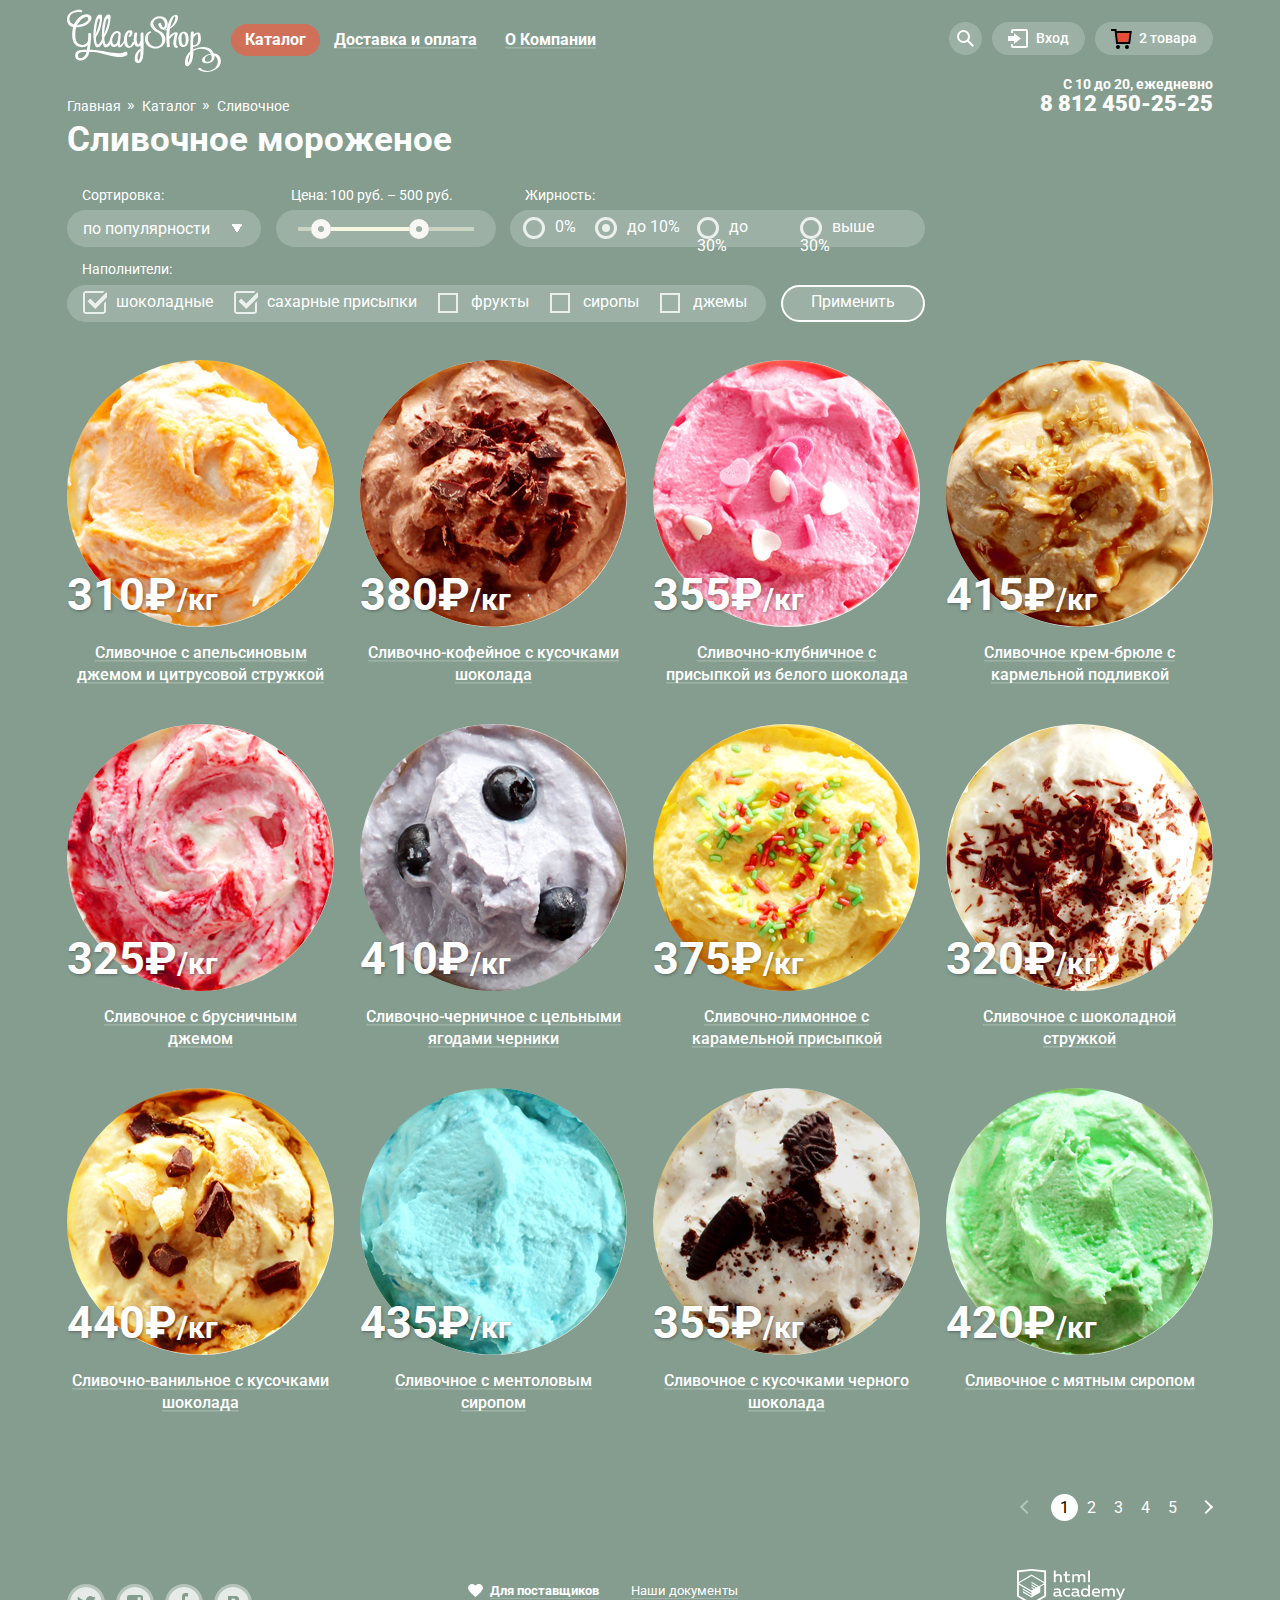
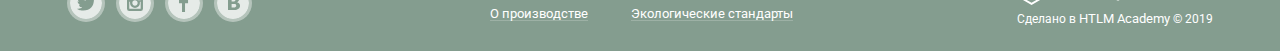
==== commit 5f04b798: "подчеркивания" ====
--- a/catalog.html
+++ b/catalog.html
@@ -9,324 +9,323 @@
   </head>
 
 <body  class="catalog-page">
-<div class="pixelperfect gllacy-catalog">
-
-  <header class="main-header container">
-    <div class="header-top">
-      <a aria-label="GllacyShop" href="index.html"><img class="logo" src="img/logo-gllacy.svg" width="154" height="64" alt="GllacyShop"></a>
-      <nav class="main-navigation">
-        <ul class="main-navigation-list">
-          <li class="main-navigation-item">
-          <a class="main-navigation-current" href="catalog">Каталог</a>
-          <ul class="submenu">
-            <li><a href="">Новинки</a></li>
-            <li class="submenu-current"><a href="catalog.html">Сливочное</a></li>
-            <li><a href="">Щербеты</a></li>
-            <li><a href="">Фруктовый лед</a></li>
-            <li><a href="">Мелорин</a></li>
+  <div class="pixelperfect inner-background">
+    <header class="main-header container">
+      <div class="header-top">
+        <a aria-label="GllacyShop" href="index.html"><img class="logo" src="img/logo-gllacy.svg" width="154" height="64" alt="GllacyShop"></a>
+        <nav class="main-navigation">
+          <ul class="main-navigation-list">
+            <li class="main-navigation-item">
+            <a class="underline main-navigation-current" href="catalog"><span class="underline">Каталог</span></a>
+            <ul class="submenu">
+              <li><a href="">Новинки</a></li>
+              <li class="submenu-current"><a href="catalog.html">Сливочное</a></li>
+              <li><a href="">Щербеты</a></li>
+              <li><a href="">Фруктовый лед</a></li>
+              <li><a href="">Мелорин</a></li>
+            </ul>
+          </li>
+            <li class="main-navigation-item">
+              <a class="underline button delivery-button" href=""><span class="underline">Доставка и оплата</span></a>
+            </li>
+              <li class="main-navigation-item">
+              <a class="underline button about-us-button" href=""><span class="underline">О Компании</span></a>
+            </li>
           </ul>
-        </li>
-          <li class="main-navigation-item">
-            <a class=" button delivery-button" href="">Доставка и оплата</a>
-          </li>
-            <li class="main-navigation-item">
-            <a class=" button about-us-button" href="">О Компании</a>
-          </li>
-        </ul>
-      </nav>
-      <ul class="user-menu">
-        <li class="user-menu-item">
-          <a class=" button gray-button find-button" href="">
-            <span class="visually-hidden">Поиск</span>
-            <svg class="icon" width="17" height="17">
-                <path d="M16.958 15.527L11.75 10.32A6.455 6.455 0 0 0 13 6.5 6.5 6.5 0 1 0 6.5 13a6.465 6.465 0 0 0 3.839-1.263l5.205 5.204 1.414-1.414zM6.5 11C4.019 11 2 8.981 2 6.5S4.019 2 6.5 2 11 4.019 11 6.5 8.981 11 6.5 11z"/>
-            </svg>
+        </nav>
+        <ul class="user-menu">
+          <li class="user-menu-item">
+            <a class=" button gray-button find-button" href="">
+              <span class="visually-hidden">Поиск</span>
+              <svg class="icon" width="17" height="17">
+                  <path d="M16.958 15.527L11.75 10.32A6.455 6.455 0 0 0 13 6.5 6.5 6.5 0 1 0 6.5 13a6.465 6.465 0 0 0 3.839-1.263l5.205 5.204 1.414-1.414zM6.5 11C4.019 11 2 8.981 2 6.5S4.019 2 6.5 2 11 4.019 11 6.5 8.981 11 6.5 11z"/>
+              </svg>
+            </a>
+            <form class="find-form header-form" action="https://echo.htmlacademy.ru" method="get">
+              <label class="visually-hidden" for="search">Что ищем?</label>
+              <input type="search" placeholder="Что ищем?" id="search" name="search" required>
+              <button class="visually-hidden" type="submit">Найти!</button>
+            </form>
+          </li>
+          <li class="user-menu-item">
+            <a class=" button gray-button login-button" href="">
+              <svg  class="icon" width="21" height="20">
+                <path d="M6 14.875L12.917 9.5 6 4.125v2.917H-.042v4.917H6z"/>
+                <path d="M18 0H5C3.9 0 3 .9 3 2v2h2V2h13v15H5v-2H3v2c0 1.1.9 2 2 2h13c1.1 0 2-.9 2-2V2c0-1.1-.9-2-2-2z"/>
+              </svg>
+              <span>Вход</span>
+            </a>
+            <form class="login-form header-form" action="https://echo.htmlacademy.ru" method="post">
+              <label class="visually-hidden" for="login">Логин: электронная почта</label>
+              <input class="email" type="email" name="login" id="login" placeholder="Электронная почта" required>
+              <label class="visually-hidden" for="password">Пароль, обязательно к заполнению</label>
+              <input class="password" type="password" name="password" id="password" placeholder="Пароль" required>
+              <button class="button red-button" type="submit">Войти</button>
+              <div class="login-links-wrapper">
+                <a class="i-forget-password underline underline-black" href="forget-password.html"><span class="underline">Забыли пароль?</span></a>
+                <a class="new-registration underline underline-black" href="new-registration.html"><span class="underline">Новая регистрация</span></a>
+              </div>
+            </form>
+          </li>
+          <li class="user-menu-item">
+            <a class="button gray-button basket-button basket-with-goods" href="">
+              <svg class="icon" width="21" height="20">
+                  <path class="red-in-case" d="M5.888 4.031L6.922 13h10.45l1.176-8.969z"/>
+                  <circle cx="6.984" cy="18" r="2"/>
+                  <circle cx="15.984" cy="18" r="2"/>
+                  <path d="M5.657 2.031L5.422 0H0v2h3.64l1.5 13h13.988l1.699-12.969H5.657zM17.372 13H6.922L5.888 4.031h12.66L17.372 13z"/>
+              </svg>
+              <span>2 товара</span>
+            </a>
+            <div class="basket-form header-form">
+              <h2 class="visually-hidden">Ваша корзина</h2>
+              <table class="basket-table">
+                <caption class="basket-table-caption">
+                  <h3 class="total-row">Итого: 750 руб.</h3>
+                  <input name="basket-total" type="hidden" value="750 руб.">
+                </caption>
+                <tr class="basket-table-row">
+                  <td><button class="remove-button" type="button"></button></td>
+                  <td><img src="img/product-crm-orange-citrus.jpg" alt="Пломбир с апельсиновым джемом"  width="33" height="33"></td>
+                  <td><h3>Пломбир с апельсиновым джемом</h3></td>
+                  <td><p class="quantity">1,5 кг х <span>200 руб.</span></p></td>
+                  <td><p class="sum">300 руб.</p></td>
+                </tr>
+                <tr class="basket-table-row">
+                  <td><button class="remove-button" type="button"></button></td>
+                  <td><img src="img/product-crm-strawberries-chocolate.jpg" alt="Клубничный пломбир с присыпкой из белого шоколада"  width="33" height="33"></td>
+                  <td><h3>Клубничный пломбир с присыпкой из белого шоколада</h3></td>
+                  <td><p class="quantity">1,5 кг х <span>300 руб.</span></p></td>
+                  <td><p class="sum">450 руб.</p></td>
+                </tr>
+              </table>
+              <a href="basket.html" class="button red-button">Оформить заказ</a>
+            </div>
+          </li>
+        </ul>
+      </div>
+      <div class="header-bottom">
+        <ul class="breadcrumbs">
+          <li><a href="index.html">Главная</a></li>
+          <li><a href="">Каталог</a></li>
+          <li class="breadcrumbs-current"><a>Сливочное</a></li>
+        </ul>
+        <div class="work-time">
+          <p>С 10 до 20, ежедневно</p>
+          <a class="tel" href="tel:+78124502525" aria-label="Наш телефон: ">
+            <b>8 812 450-25-25</b>
           </a>
-          <form class="find-form header-form" action="https://echo.htmlacademy.ru" method="get">
-            <label class="visually-hidden" for="search">Что ищем?</label>
-            <input type="search" placeholder="Что ищем?" id="search" name="search" required>
-            <button class="visually-hidden" type="submit">Найти!</button>
-          </form>
-        </li>
-        <li class="user-menu-item">
-          <a class=" button gray-button login-button" href="">
-            <svg  class="icon" width="21" height="20">
-              <path d="M6 14.875L12.917 9.5 6 4.125v2.917H-.042v4.917H6z"/>
-              <path d="M18 0H5C3.9 0 3 .9 3 2v2h2V2h13v15H5v-2H3v2c0 1.1.9 2 2 2h13c1.1 0 2-.9 2-2V2c0-1.1-.9-2-2-2z"/>
-            </svg>
-            <span>Вход</span>
-          </a>
-          <form class="login-form header-form" action="https://echo.htmlacademy.ru" method="post">
-            <label class="visually-hidden" for="login">Логин: электронная почта</label>
-            <input class="email" type="email" name="login" id="login" placeholder="Электронная почта" required>
-            <label class="visually-hidden" for="password">Пароль, обязательно к заполнению</label>
-            <input class="password" type="password" name="password" id="password" placeholder="Пароль" required>
-            <button class="button red-button" type="submit">Войти</button>
-            <div class="login-links-wrapper">
-              <a class="i-forget-password" href="forget-password.html">Забыли пароль?</a>
-              <a class="new-registration" href="new-registration.html">Новая регистрация</a>
-            </div>
-          </form>
-        </li>
-        <li class="user-menu-item">
-          <a class="button gray-button basket-button basket-with-goods" href="">
-            <svg class="icon" width="21" height="20">
-                <path class="red-in-case" d="M5.888 4.031L6.922 13h10.45l1.176-8.969z"/>
-                <circle cx="6.984" cy="18" r="2"/>
-                <circle cx="15.984" cy="18" r="2"/>
-                <path d="M5.657 2.031L5.422 0H0v2h3.64l1.5 13h13.988l1.699-12.969H5.657zM17.372 13H6.922L5.888 4.031h12.66L17.372 13z"/>
-            </svg>
-            <span>2 товара</span>
-          </a>
-          <div class="basket-form header-form">
-            <h2 class="visually-hidden">Ваша корзина</h2>
-            <table class="basket-table">
-              <caption class="basket-table-caption">
-                <h3 class="total-row">Итого: 750 руб.</h3>
-                <input name="basket-total" type="hidden" value="750 руб.">
-              </caption>
-              <tr class="basket-table-row">
-                <td><button class="remove-button" type="button"></button></td>
-                <td><img src="img/product-crm-orange-citrus.jpg" alt="Пломбир с апельсиновым джемом"  width="33" height="33"></td>
-                <td><h3>Пломбир с апельсиновым джемом</h3></td>
-                <td><p class="quantity">1,5 кг х <span>200 руб.</span></p></td>
-                <td><p class="sum">300 руб.</p></td>
-              </tr>
-              <tr class="basket-table-row">
-                <td><button class="remove-button" type="button"></button></td>
-                <td><img src="img/product-crm-strawberries-chocolate.jpg" alt="Клубничный пломбир с присыпкой из белого шоколада"  width="33" height="33"></td>
-                <td><h3>Клубничный пломбир с присыпкой из белого шоколада</h3></td>
-                <td><p class="quantity">1,5 кг х <span>300 руб.</span></p></td>
-                <td><p class="sum">450 руб.</p></td>
-              </tr>
-            </table>
-            <a href="basket.html" class="button red-button">Оформить заказ</a>
+        </div>
+      </div>
+    </header>
+    <main>
+      <h1 class="title-inner container">Сливочное мороженое</h1>
+      <section class="filters container">
+        <h2 class="visually-hidden">Фильтр каталога товаров</h2>
+        <form class="filters-form" action="https://echo.htmlacademy.ru" method="get">
+          <div class="filters-item">
+            <label class="filter-items-label">Сортировка:</label>
+            <select class="filters-select filters-platform" id="catalog-sort" name="sort">
+              <option value="по популярности" selected>по популярности</option>
+              <option value="сначала недорогие">сначала недорогие</option>
+              <option value="сначала дорогие">сначала дорогие</option>
+              <option value="по жирности">по жирности</option>
+            </select>
           </div>
-        </li>
-      </ul>
-    </div>
-    <div class="header-bottom">
-      <ul class="breadcrumbs">
-        <li><a href="index.html">Главная</a></li>
-        <li><a href="">Каталог</a></li>
-        <li class="breadcrumbs-current"><a>Сливочное</a></li>
-      </ul>
-      <div class="work-time">
-        <p>С 10 до 20, ежедневно</p>
-        <a class="tel" href="tel:+78124502525" aria-label="Наш телефон: ">
-          <b>8 812 450-25-25</b>
-        </a>
-      </div>
-    </div>
-  </header>
-  <main>
-    <h1 class="title-inner container">Сливочное мороженое</h1>
-    <section class="filters container">
-      <h2 class="visually-hidden">Фильтр каталога товаров</h2>
-      <form class="filters-form" action="https://echo.htmlacademy.ru" method="get">
-        <div class="filters-item">
-          <label class="filter-items-label">Сортировка:</label>
-          <select class="filters-select filters-platform" id="catalog-sort" name="sort">
-            <option value="по популярности" selected>по популярности</option>
-            <option value="сначала недорогие">сначала недорогие</option>
-            <option value="сначала дорогие">сначала дорогие</option>
-            <option value="по жирности">по жирности</option>
-          </select>
-        </div>
-        <div class="filters-item">
-          <div class="filter-items-label">Цена: 100 руб. – 500 руб.</div>
-          <div class="filters-price filters-platform">
-            <div class="filters-price-scale">
-              <input type="hidden" name="min-price" value="100">
-              <input type="hidden" name="max-price" value="500">
-              <div class="filters-price-range"></div>
-              <div class="filters-price-toggle toggle-min" tabindex="0" aria-label="Тумблер минимальной цены"></div>
-              <div class="filters-price-toggle toggle-max" tabindex="0" aria-label="Тумблер максимальной цены"></div>
+          <div class="filters-item">
+            <div class="filter-items-label">Цена: 100 руб. – 500 руб.</div>
+            <div class="filters-price filters-platform">
+              <div class="filters-price-scale">
+                <input type="hidden" name="min-price" value="100">
+                <input type="hidden" name="max-price" value="500">
+                <div class="filters-price-range"></div>
+                <div class="filters-price-toggle toggle-min" tabindex="0" aria-label="Тумблер минимальной цены"></div>
+                <div class="filters-price-toggle toggle-max" tabindex="0" aria-label="Тумблер максимальной цены"></div>
+              </div>
             </div>
           </div>
-        </div>
-        <div class="filters-item">
-          <div class="filter-items-label">Жирность:</div>
-          <ul class="filters-list filters-platform filters-fats">
-            <li class="filters-option">
-              <input class="radio visually-hidden" id="filter-fats-zero" tabindex="0" type="radio" name="fats" value="zero">
-              <label class="filters-label non-standart-radio" for="filter-fats-zero">0%</label>
-            </li>
-            <li class="filters-option">
-              <input class="radio visually-hidden" id="filter-fats-low" tabindex="0" type="radio" name="fats" value="low" checked>
-              <label class="filters-label non-standart-radio" for="filter-fats-low">до 10%</label>
-            </li>
-            <li class="filters-option">
-              <input class="radio visually-hidden" id="filter-fats-middle" tabindex="0" type="radio" name="fats" value="middle">
-              <label class="filters-label non-standart-radio" for="filter-fats-middle">до 30%</label>
-            </li>
-            <li class="filters-option">
-              <input class="radio visually-hidden" id="filter-fats-high"  tabindex="0" type="radio" name="fats" value="high">
-              <label class="filters-label non-standart-radio" for="filter-fats-high">выше 30%</label>
-            </li>
-          </ul>
-        </div>
-        <div class="filters-item" aria-label="Фильтр по наполнителям">
-          <div class="filter-items-label">Наполнители:</div>
-          <ul class="filters-list filters-platform filters-fillers">
-            <li class="filters-option">
-              <input class="visually-hidden" id="filter-chocolate" type="checkbox" name="chocolate" checked>
-              <label class="filters-label non-standart-checkbox" for="filter-chocolate">шоколадные</label>
-            </li>
-            <li class="filters-option">
-              <input class="visually-hidden" id="filter-sugar" type="checkbox" name="sugar" checked>
-              <label class="filters-label non-standart-checkbox" for="filter-sugar">сахарные присыпки</label>
-            </li>
-            <li class="filters-option">
-              <input class="visually-hidden" id="filter-fruit" type="checkbox" name="fruit">
-              <label class="filters-label non-standart-checkbox" for="filter-fruit">фрукты</label>
-            </li>
-            <li class="filters-option">
-              <input class="visually-hidden" id="filter-syrups" type="checkbox" name="syrups">
-              <label class="filters-label non-standart-checkbox" for="filter-syrups">сиропы</label>
-            </li>
-            <li class="filters-option">
-              <input class="visually-hidden" id="filter-jams" type="checkbox" name="jams">
-              <label class="filters-label non-standart-checkbox" for="filter-jams">джемы</label>
-            </li>
-          </ul>
-        </div>
-        <button class="button filters-button filters-platform" type="submit">Применить</button>
-      </form>
-    </section>
-    <section class="catalog container">
-      <h2 class="visually-hidden">Ассортимент сливочного мороженого</h2>
-      <ul class="catalog-list">
-        <li class="catalog-item">
-          <article class="catalog-product">
-            <h3>Сливочное с апельсиновым джемом и цитрусовой стружкой</h3>
-            <img src="img/product-crm-orange-citrus.jpg" alt="Сливочное с апельсиновым джемом и цитрусовой стружкой">
-            <p class="price">310₽<span>/кг</span></p>
-            <a class="button red-button quick-view-button" href="">Быстрый просмотр</a>
-          </article>
-        </li>
-        <li class="catalog-item">
-          <article class="catalog-product">
-            <h3>Сливочно-кофейное с кусочками шоколада</h3>
-            <img src="img/product-crm-coffee-chocolate.jpg" alt="Сливочно-кофейное с кусочками шоколада">
-            <p class="price">380₽<span>/кг</span></p>
-            <a class="button red-button quick-view-button" href="">Быстрый просмотр</a>
-          </article>
-        </li>
-        <li class="catalog-item">
-          <article class="catalog-product">
-            <h3>Сливочно-клубничное с присыпкой из белого шоколада</h3>
-            <img src="img/product-crm-strawberries-chocolate.jpg" alt="Сливочно-клубничное с присыпкой из белого шоколада">
-            <p class="price">355₽<span>/кг</span></p>
-            <a class="button red-button quick-view-button" href="">Быстрый просмотр</a>
-          </article>
-        </li>
-        <li class="catalog-item">
-          <article class="catalog-product">
-            <h3>Сливочное крем-брюле с кармельной подливкой</h3>
-            <img src="img/product-crm-creme-caramel.jpg" alt="Сливочное крем-брюле с кармельной подливкой">
-            <p class="price">415₽<span>/кг</span></p>
-            <a class="button red-button quick-view-button" href="">Быстрый просмотр</a>
-          </article>
-        </li>
-        <li class="catalog-item">
-          <article class="catalog-product">
-            <h3>Сливочное с брусничным джемом</h3>
-            <img src="img/product-crm-cowberry.jpg" alt="Сливочное с брусничным джемом">
-            <p class="price">325₽<span>/кг</span></p>
-            <a class="button red-button quick-view-button" href="">Быстрый просмотр</a>
-          </article>
-        </li>
-        <li class="catalog-item">
-          <article class="catalog-product">
-            <h3>Сливочно-черничное с цельными ягодами черники</h3>
-            <img src="img/product-crm-blueberry.jpg" alt="Сливочно-черничное с цельными ягодами черники">
-            <p class="price">410₽<span>/кг</span></p>
-            <a class="button red-button quick-view-button" href="">Быстрый просмотр</a>
-          </article>
-        </li>
-        <li class="catalog-item">
-          <article class="catalog-product">
-            <h3>Сливочно-лимонное с карамельной присыпкой</h3>
-            <img src="img/product-crm-lemon-caramel.jpg" alt="Сливочно-лимонное с карамельной присыпкой">
-            <p class="price">375₽<span>/кг</span></p>
-            <a class="button red-button quick-view-button" href="">Быстрый просмотр</a><!--Исправить-->
-          </article>
-        </li>
-        <li class="catalog-item">
-          <article class="catalog-product">
-            <h3>Сливочное с шоколадной стружкой</h3>
-            <img src="img/product-crm-chocolate-chips.jpg" alt="Сливочное с шоколадной стружкой">
-            <p class="price">320₽<span>/кг</span></p>
-            <a class="button red-button quick-view-button" href="">Быстрый просмотр</a><!--Исправить-->
-          </article>
-        </li>
-        <li class="catalog-item">
-          <article class="catalog-product">
-            <h3>Сливочно-ванильное с кусочками шоколада</h3>
-            <img src="img/product-crm-vanilla-chocolate.jpg" alt="Сливочно-ванильное с кусочками шоколада">
-            <p class="price">440₽<span>/кг</span></p>
-            <a class="button red-button quick-view-button" href="">Быстрый просмотр</a><!--Исправить-->
-          </article>
-        </li>
-        <li class="catalog-item">
-          <article class="catalog-product">
-            <h3>Сливочное с ментоловым сиропом</h3>
-            <img src="img/product-crm-menthol-sirup.jpg" alt="Сливочное с ментоловым сиропом">
-            <p class="price">435₽<span>/кг</span></p>
-            <a class="button red-button quick-view-button" href="">Быстрый просмотр</a><!--Исправить-->
-          </article>
-        </li>
-        <li class="catalog-item">
-          <article class="catalog-product">
-            <h3>Сливочное с кусочками черного шоколада</h3>
-            <img src="img/product-crm-black-chocolate.jpg" alt="Сливочное с кусочками черного шоколада">
-            <p class="price">355₽<span>/кг</span></p>
-            <a class="button red-button quick-view-button" href="">Быстрый просмотр</a><!--Исправить-->
-          </article>
-        </li>
-        <li class="catalog-item">
-          <article class="catalog-product">
-            <h3>Сливочное с мятным сиропом</h3>
-            <img src="img/product-crm-mint.jpg" alt="Сливочное с мятным сиропом">
-            <p class="price">420₽<span>/кг</span></p>
-            <a class="button red-button quick-view-button" href="">Быстрый просмотр</a>
-          </article>
-        </li>
-    </ul>
-      <ul class="paginator">
-        <li><a class="button  button-prev disabled" href="prev">Назад</a></li>
-        <li class="current-page"><a class="button  button-page-number" href="1">1</a></li>
-        <li><a class="button  button-page-number" href="2">2</a></li>
-        <li><a class="button  button-page-number" href="3">3</a></li>
-        <li><a class="button  button-page-number" href="4">4</a></li>
-        <li><a class="button  button-page-number" href="5">5</a></li>
-        <li><a class="button  button-next" href="next">Вперед</a></li>
+          <div class="filters-item">
+            <div class="filter-items-label">Жирность:</div>
+            <ul class="filters-list filters-platform filters-fats">
+              <li class="filters-option">
+                <input class="radio visually-hidden" id="filter-fats-zero" tabindex="0" type="radio" name="fats" value="zero">
+                <label class="filters-label non-standart-radio" for="filter-fats-zero">0%</label>
+              </li>
+              <li class="filters-option">
+                <input class="radio visually-hidden" id="filter-fats-low" tabindex="0" type="radio" name="fats" value="low" checked>
+                <label class="filters-label non-standart-radio" for="filter-fats-low">до 10%</label>
+              </li>
+              <li class="filters-option">
+                <input class="radio visually-hidden" id="filter-fats-middle" tabindex="0" type="radio" name="fats" value="middle">
+                <label class="filters-label non-standart-radio" for="filter-fats-middle">до 30%</label>
+              </li>
+              <li class="filters-option">
+                <input class="radio visually-hidden" id="filter-fats-high"  tabindex="0" type="radio" name="fats" value="high">
+                <label class="filters-label non-standart-radio" for="filter-fats-high">выше 30%</label>
+              </li>
+            </ul>
+          </div>
+          <div class="filters-item" aria-label="Фильтр по наполнителям">
+            <div class="filter-items-label">Наполнители:</div>
+            <ul class="filters-list filters-platform filters-fillers">
+              <li class="filters-option">
+                <input class="visually-hidden" id="filter-chocolate" type="checkbox" name="chocolate" checked>
+                <label class="filters-label non-standart-checkbox" for="filter-chocolate">шоколадные</label>
+              </li>
+              <li class="filters-option">
+                <input class="visually-hidden" id="filter-sugar" type="checkbox" name="sugar" checked>
+                <label class="filters-label non-standart-checkbox" for="filter-sugar">сахарные присыпки</label>
+              </li>
+              <li class="filters-option">
+                <input class="visually-hidden" id="filter-fruit" type="checkbox" name="fruit">
+                <label class="filters-label non-standart-checkbox" for="filter-fruit">фрукты</label>
+              </li>
+              <li class="filters-option">
+                <input class="visually-hidden" id="filter-syrups" type="checkbox" name="syrups">
+                <label class="filters-label non-standart-checkbox" for="filter-syrups">сиропы</label>
+              </li>
+              <li class="filters-option">
+                <input class="visually-hidden" id="filter-jams" type="checkbox" name="jams">
+                <label class="filters-label non-standart-checkbox" for="filter-jams">джемы</label>
+              </li>
+            </ul>
+          </div>
+          <button class="button filters-button filters-platform" type="submit">Применить</button>
+        </form>
+      </section>
+      <section class="catalog container">
+        <h2 class="visually-hidden">Ассортимент сливочного мороженого</h2>
+        <ul class="catalog-list">
+          <li class="catalog-item">
+            <article class="catalog-product">
+              <h3><a class="underline" href=""><span class="underline">Сливочное с апельсиновым джемом и цитрусовой стружкой</span></a></h3>
+              <img src="img/product-crm-orange-citrus.jpg" alt="Сливочное с апельсиновым джемом и цитрусовой стружкой">
+              <p class="price">310₽<span class="measure">/кг</span></p>
+              <a class="button red-button quick-view-button" href="">Быстрый просмотр</a>
+            </article>
+          </li>
+          <li class="catalog-item">
+            <article class="catalog-product">
+              <h3><a class="underline" href=""><span class="underline">Сливочно-кофейное с кусочками шоколада</span></a></h3>
+              <img src="img/product-crm-coffee-chocolate.jpg" alt="Сливочно-кофейное с кусочками шоколада">
+              <p class="price">380₽<span class="measure">/кг</span></p>
+              <a class="button red-button quick-view-button" href="">Быстрый просмотр</a>
+            </article>
+          </li>
+          <li class="catalog-item">
+            <article class="catalog-product">
+              <h3><a class="underline" href=""><span class="underline">Сливочно-клубничное с присыпкой из белого шоколада</span></a></h3>
+              <img src="img/product-crm-strawberries-chocolate.jpg" alt="Сливочно-клубничное с присыпкой из белого шоколада">
+              <p class="price">355₽<span class="measure">/кг</span></p>
+              <a class="button red-button quick-view-button" href="">Быстрый просмотр</a>
+            </article>
+          </li>
+          <li class="catalog-item">
+            <article class="catalog-product">
+              <h3><a class="underline" href=""><span class="underline">Сливочное крем-брюле с кармельной подливкой</span></a></h3>
+              <img src="img/product-crm-creme-caramel.jpg" alt="Сливочное крем-брюле с кармельной подливкой">
+              <p class="price">415₽<span class="measure">/кг</span></p>
+              <a class="button red-button quick-view-button" href="">Быстрый просмотр</a>
+            </article>
+          </li>
+          <li class="catalog-item">
+            <article class="catalog-product">
+              <h3><a class="underline" href=""><span class="underline">Сливочное с брусничным джемом</span></a></h3>
+              <img src="img/product-crm-cowberry.jpg" alt="Сливочное с брусничным джемом">
+              <p class="price">325₽<span class="measure">/кг</span></p>
+              <a class="button red-button quick-view-button" href="">Быстрый просмотр</a>
+            </article>
+          </li>
+          <li class="catalog-item">
+            <article class="catalog-product">
+              <h3><a class="underline" href=""><span class="underline">Сливочно-черничное с цельными ягодами черники</span></a></h3>
+              <img src="img/product-crm-blueberry.jpg" alt="Сливочно-черничное с цельными ягодами черники">
+              <p class="price">410₽<span class="measure">/кг</span></p>
+              <a class="button red-button quick-view-button" href="">Быстрый просмотр</a>
+            </article>
+          </li>
+          <li class="catalog-item">
+            <article class="catalog-product">
+              <h3><a class="underline" href=""><span class="underline">Сливочно-лимонное с карамельной присыпкой</span></a></h3>
+              <img src="img/product-crm-lemon-caramel.jpg" alt="Сливочно-лимонное с карамельной присыпкой">
+              <p class="price">375₽<span class="measure">/кг</span></p>
+              <a class="button red-button quick-view-button" href="">Быстрый просмотр</a><!--Исправить-->
+            </article>
+          </li>
+          <li class="catalog-item">
+            <article class="catalog-product">
+              <h3><a class="underline" href=""><span class="underline">Сливочное с шоколадной стружкой</a></h3>
+              <img src="img/product-crm-chocolate-chips.jpg" alt="Сливочное с шоколадной стружкой">
+              <p class="price">320₽<span class="measure">/кг</span></p>
+              <a class="button red-button quick-view-button" href="">Быстрый просмотр</a><!--Исправить-->
+            </article>
+          </li>
+          <li class="catalog-item">
+            <article class="catalog-product">
+              <h3><a class="underline" href=""><span class="underline">Сливочно-ванильное с кусочками шоколада</span></a></h3>
+              <img src="img/product-crm-vanilla-chocolate.jpg" alt="Сливочно-ванильное с кусочками шоколада">
+              <p class="price">440₽<span class="measure">/кг</span></p>
+              <a class="button red-button quick-view-button" href="">Быстрый просмотр</a><!--Исправить-->
+            </article>
+          </li>
+          <li class="catalog-item">
+            <article class="catalog-product">
+              <h3><a class="underline" href=""><span class="underline">Сливочное с ментоловым сиропом</span></a></h3>
+              <img src="img/product-crm-menthol-sirup.jpg" alt="Сливочное с ментоловым сиропом">
+              <p class="price">435₽<span class="measure">/кг</span></p>
+              <a class="button red-button quick-view-button" href="">Быстрый просмотр</a><!--Исправить-->
+            </article>
+          </li>
+          <li class="catalog-item">
+            <article class="catalog-product">
+              <h3><a class="underline" href=""><span class="underline">Сливочное с кусочками черного шоколада</span></a></h3>
+              <img src="img/product-crm-black-chocolate.jpg" alt="Сливочное с кусочками черного шоколада">
+              <p class="price">355₽<span class="measure">/кг</span></p>
+              <a class="button red-button quick-view-button" href="">Быстрый просмотр</a><!--Исправить-->
+            </article>
+          </li>
+          <li class="catalog-item">
+            <article class="catalog-product">
+              <h3><a class="underline" href=""><span class="underline">Сливочное с мятным сиропом</span></a></h3>
+              <img src="img/product-crm-mint.jpg" alt="Сливочное с мятным сиропом">
+              <p class="price">420₽<span class="measure">/кг</span></p>
+              <a class="button red-button quick-view-button" href="">Быстрый просмотр</a>
+            </article>
+          </li>
       </ul>
-    </section>
-  </main>
-  <footer class="container">
-    <ul class="social-list">
-      <li class="social-item"><a class="button button-social tw" href="https://twitter.com"><span class="visually-hidden">Twitter</span></a></li>
-      <li class="social-item"><a class="button button-social insta" href="https://instagram.com"><span class="visually-hidden">Instagram</span></a></li>
-      <li class="social-item"><a class="button button-social fb" href="https://facebook.com"><span class="visually-hidden">Facebook</span></a></li>
-      <li class="social-item"><a class="button button-social vk" href="https://vk.com"><span class="visually-hidden">vk</span></a></li>
-    </ul>
-    <nav class="about-us-navigation">
-      <ul class="about-us-list column">
-        <li class="about-us-item for-suppliers"><a href=""><b>Для поставщиков</b></a></li>
-        <li class="about-us-item"><a href="">О производстве</a></li>
+        <ul class="paginator">
+          <li><a class="button  button-prev disabled">Назад</a></li>
+          <li class="current-page"><a class="button  button-page-number" href="1">1</a></li>
+          <li><a class="button  button-page-number" href="2">2</a></li>
+          <li><a class="button  button-page-number" href="3">3</a></li>
+          <li><a class="button  button-page-number" href="4">4</a></li>
+          <li><a class="button  button-page-number" href="5">5</a></li>
+          <li><a class="button  button-next" href="next">Вперед</a></li>
+        </ul>
+      </section>
+    </main>
+    <footer class="container">
+      <ul class="social-list">
+        <li class="social-item"><a class="button button-social tw" href="https://twitter.com"><span class="visually-hidden">Twitter</span></a></li>
+        <li class="social-item"><a class="button button-social insta" href="https://instagram.com"><span class="visually-hidden">Instagram</span></a></li>
+        <li class="social-item"><a class="button button-social fb" href="https://facebook.com"><span class="visually-hidden">Facebook</span></a></li>
+        <li class="social-item"><a class="button button-social vk" href="https://vk.com"><span class="visually-hidden">vk</span></a></li>
       </ul>
-      <ul class="about-us-list column">
-        <li class="about-us-item"><a href="">Наши документы</a></li>
-        <li class="about-us-item"><a href="">Экологические стандарты</a></li>
-      </ul>
-    </nav>
-    <div class="htmlacademy-wrapper">
-      <a href="https://htmlacademy.ru/intensive/htmlcss"><img src="img/logo-htmlacademy-small.svg" alt="htmlacademy logo" width="108" height="39"></a>
-      <p class="copyright">Сделано в <a href="https://htmlacademy.ru/intensive/htmlcss">HTLM Academy</a> © 2019</p>
-    </div>
-  </footer>
-</div>
+      <nav class="about-us-navigation">
+        <ul class="about-us-list column">
+          <li class="underline about-us-item for-suppliers"><a href=""><span class="underline"><b>Для поставщиков</b></span></a></li>
+          <li class="underline about-us-item"><a href=""><span class="underline">О производстве</span></a></li>
+        </ul>
+        <ul class="about-us-list column">
+          <li class="underline about-us-item"><a href=""><span class="underline">Наши документы</span></a></li>
+          <li class="underline about-us-item"><a href=""><span class="underline">Экологические стандарты</span></a></li>
+        </ul>
+      </nav>
+      <div class="htmlacademy-wrapper">
+        <a href="https://htmlacademy.ru/intensive/htmlcss"><img src="img/logo-htmlacademy-small.svg" alt="htmlacademy logo" width="108" height="39"></a>
+        <p class="copyright">Сделано в <a href="https://htmlacademy.ru/intensive/htmlcss">HTLM Academy</a> © 2019</p>
+      </div>
+    </footer>
+  </div>
 </body>
 </html>
--- a/css/style.css
+++ b/css/style.css
@@ -1,40 +1,11 @@
 body {
     font-family: "Roboto", sans-serif;
     color: white;
+}
+
+.inner-background {
     background-color: #849d8f;
 }
-
-/*-----------------------page grid----------------------------------*/
-/*body > * > * > * > *  {
-  background: rgba(255, 0, 0, 0.3);
- }
-*/
-/*
-.container {
- background: rgba(0, 0, 255,0.3);
-}
-
-.pixelperfect.index-page {
-  margin: 0 auto;
-  padding: 0;
-  background-image: url(../gllacy-index.jpg);
-  background-repeat: no-repeat;
-  background-position: 0 0;
-  width: 1200px;
-
-}
-*/
-/*
-.pixelperfect.gllacy-catalog {
-  margin: 0 auto;
-  padding: 0;
-  background-image: url(../gllacy-catalog.jpg);
-  background-repeat: no-repeat;
-  background-position: 0 0;
-  width: 1200px;
-}
-*/
-/*-----------------------page grid-end---------------------------------*/
 img {
     max-width: 100%;
     height: auto;
@@ -42,9 +13,7 @@
 
 .container {
     width: 1146px;
-    /*1166px*/
-    padding: 0 27px;
-    /*0 10*/
+    padding: 0 10px;
     margin: 0 auto;
 }
 
@@ -118,9 +87,29 @@
     fill: black;
 }
 
+a.underline {
+    text-decoration: none;
+    color: inherit;
+    font-size: inherit;
+    font-weight: inherit;
+}
+
+span.underline {
+    background-image: linear-gradient(to right, rgba(255,255,255,0.2), rgba(255,255,255,0.2));
+    background-position: 0 1.1em;
+    background-repeat: no-repeat;
+    background-size: 100% 0.1em;
+}
+
+.underline-black .underline {
+    background-image: linear-gradient(to right, #323232, #323232);
+}
+
 /*------header-----------------------------------------------------header--*/
 .main-header {
-    display: flex;
+    position: relative;
+    display: flex;
+    z-index: 2;
     flex-direction: column;
     flex-wrap: wrap;
     padding-top: 9px;
@@ -174,6 +163,10 @@
     border-radius: 20px;
     background-color: #d07058;
     line-height: 32px;
+}
+
+.main-navigation-current .underline {
+    background-image: none;
 }
 
 .main-navigation-item > a {
@@ -218,7 +211,8 @@
     color: white;
 }
 
-.main-navigation-item:hover .submenu {
+.main-navigation-item:hover .submenu,
+.main-navigation-item a:active .submenu {
     display: block;
 }
 
@@ -270,7 +264,20 @@
 
 .submenu li:first-child {
     font-weight: bold;
-}
+    background-image: linear-gradient(to right, rgba(0,0,0,0.2), rgba(0,0,0,0.2));
+    background-position: 6px 35px;
+    background-repeat: no-repeat;
+    background-size: 128px 1px;
+}
+
+.submenu li:first-child a {
+    line-height: 37px;
+}
+
+.submenu li:nth-child(2) a {
+    line-height: 37px;
+}
+
 
 /*-------------------submenu-end-------------------------------*/
 /*-------------------user-menu---------------------------------*/
@@ -461,18 +468,33 @@
 .filters-select {
     display: block;
     width: 194px;
-    vertical-align: top;
-    padding-left: 11px
+    -webkit-appearance: none;
+    -moz-appearance: none;
+    appearance: none;
+    padding-left: 16px;
+    background-image: linear-gradient(60deg, transparent 50%, white 50%),
+                      linear-gradient(-60deg, transparent 50%, white 50%);
+
+    background-repeat: no-repeat;
+    background-position: 165px center,
+                         170px center;
+    background-size: 5px 10px;
+}
+
+.filters-select ::-ms-expand {
+	display: none;
 }
 
 .filters-select:hover {
     color: black;
-}
-
-.filters-select:active {
+    background-image: linear-gradient(60deg, transparent 50%, black 50%),                      linear-gradient(-60deg, transparent 50%, black 50%);
+}
+
+.filters-select option {
     background-color: white;
+    line-height: 16px;
+    height: 20px;
     font-size: 14px;
-    line-height: 16px;
 }
 
 .filters-price {
@@ -508,7 +530,7 @@
     width: 20px;
     height: 20px;
     border-radius: 50%;
-    border: 8px solid rgb(248, 247, 244);
+    border: 7px solid rgb(248, 247, 244);
 }
 
 .filters-price-toggle.toggle-max {
@@ -647,6 +669,45 @@
 /*---------------------------------filters-form-end-------------------------------------------*/
 /*-------------------Inner-page-end---------------------------------------------------------*/
 /*----------special offer---------------------------------------------------*/
+.slider-background {
+    position: relative;
+    display: block;
+    transition: background-color 2s ease;
+}
+
+#btn-1:checked ~ .slider-background {
+    background-color: #849d8f;
+}
+
+#btn-2:checked ~ .slider-background{
+    background-color: #8996a6;
+}
+
+#btn-3:checked ~ .slider-background {
+    background-color: #9d8b84;
+}
+
+
+#btn-1:checked ~ .slider-background label[for="btn-1"],
+#btn-2:checked ~ .slider-background label[for="btn-2"],
+#btn-3:checked ~ .slider-background label[for="btn-3"] {
+    background-color: #ffffff;
+}
+
+.slider-item {
+    display: none;
+    text-align: center;
+    transition: display 0.5s ease;
+}
+
+
+#btn-1:checked ~ .slider-background  #slide-1,
+#btn-2:checked ~ .slider-background  #slide-2,
+#btn-3:checked ~ .slider-background  #slide-3 {
+    display: block;
+}
+
+
 .special-offer {
     display: flex;
     flex-wrap: wrap;
@@ -655,20 +716,16 @@
     padding-bottom: 23px;
 }
 
+
 .special-offer .slider-list {
     list-style: none;
     padding: 0;
     margin: 0;
 }
 
-.slider-item {
-    text-align: center;
-    display: none;
-}
-
 .slider-item img {
     position: absolute;
-    z-index: -2;
+    z-index: 1;
     margin: auto;
     top: 0;
     left: 50%;
@@ -704,6 +761,8 @@
 }
 
 .slider-button {
+    position: relative;
+    z-index: 2;
     display: block;
     border: 3px solid white;
     border-radius: 50%;
@@ -713,21 +772,21 @@
     margin-top: 437px;
 }
 
-.slider-button:hover, .slider-button:focus {
+.slider-button:hover,
+.slider-button:focus {
     background-color: rgba(255, 255, 255, 0.4);
 }
 
+.slider-radio:focus ~ .slider-button {
+    outline: 2px solid blue;
+    background-color: rgba(255, 255, 255, 0.4);
+}
+
+
 .slider-switcher {
     display: flex;
 }
 
-#btn-1:checked ~ .slider-switcher label[for="btn-1"], #btn-2:checked ~ .slider-switcher label[for="btn-2"], #btn-3:checked ~ .slider-switcher label[for="btn-3"] {
-    background-color: #ffffff;
-}
-
-#btn-1:checked ~ .slider-list > .slider-item1, #btn-2:checked ~ .slider-list > .slider-item2, #btn-3:checked ~ .slider-list > .slider-item3 {
-    display: block;
-}
 
 /*----------special-offer end---------------------------------------------------*/
 /*----------bonus-offer---------------------------------------------------*/
@@ -752,7 +811,7 @@
     box-sizing: border-box;
     display: block;
     width: 560px;
-    height: 229px;
+    min-height: 229px;
     border-radius: 20px;
     padding-left: 18px;
     padding-top: 14px;
@@ -820,29 +879,10 @@
     flex-direction: column;
 }
 
-.catalog-product:hover::after {
-    display: block;
-    content: "";
-    position: absolute;
-    top: -6px;
-    left: 50%;
-    margin-left: -147px;
-    z-index: 3;
-    width: 294px;
-    height: 405px;
-    opacity: 0.2;
-    box-shadow: 0px 20px 20px 0 rgba(0, 0, 0, 0.4);
-    background-color: #f8f7f4;
-}
-
-.catalog-product:hover img {
-    z-index: 4;
-}
-
 .hit-offer .is-hit {
     display: block;
     position: absolute;
-    z-index: 5;
+    z-index: 1;
     margin: 0;
     width: 61px;
     height: 61px;
@@ -850,15 +890,13 @@
     background-repeat: no-repeat;
 }
 
-.catalog img {
-    z-index: 2;
+.catalog-product img {
     border-radius: 50%;
 }
 
-.catalog h3 {
+.catalog-product h3 {
     width: 258px;
     font-size: 16px;
-    z-index: 4;
     margin: 0;
     margin-top: 15px;
     line-height: 22px;
@@ -868,10 +906,25 @@
     order: 3;
 }
 
+.catalog-product::before {
+    display: none;
+    content: "";
+    position: absolute;
+    top: -6px;
+    left: 50%;
+    margin-left: -147px;
+    z-index: -1;
+    width: 294px;
+    height: 405px;
+    box-shadow: 0px 20px 20px 0 rgba(0, 0, 0, 0.4);
+    background-color: rgba(248, 247, 244, 0.2);
+}
+
 .catalog .red-button {
-    display: none;
-    position: absolute;
-    z-index: 4;
+    opacity: 0;
+    pointer-events: none;
+    position: absolute;
+    z-index: 1;
     top: 339px;
     box-sizing: border-box;
     line-height: 44px;
@@ -881,13 +934,36 @@
     order: 4;
 }
 
+
+.catalog-product:hover::before {
+    display: block;
+}
+
+.catalog-product:hover {
+    z-index: 1;
+}
+
 .catalog-product:hover .red-button {
-    display: block;
+    opacity: 1;
+    pointer-events: all;
+}
+
+.catalog-product:focus-within::before {
+    display: block;
+}
+
+.catalog-product:focus-within {
+    z-index: 1;
+}
+
+.catalog-product:focus-within .red-button {
+    opacity: 1;
+    pointer-events: all;
 }
 
 .catalog .price {
     position: absolute;
-    z-index: 4;
+    z-index: 1;
     top: 209px;
     margin: 0;
     padding: 0;
@@ -896,7 +972,7 @@
     font-weight: bold;
 }
 
-.catalog span {
+.catalog .measure {
     font-size: 30px;
 }
 
@@ -928,20 +1004,20 @@
     border-radius: 50%;
 }
 
-.paginator a:hover, 
-.paginator a:focus {
+.paginator a[href]:hover,
+.paginator a[href]:focus {
     background-color: rgba(255, 255, 255, 0.2);
     border-radius: 50%;
 }
 
-.paginator .button-prev:hover, 
-.paginator .button-prev:focus, 
+.paginator .button-prev:hover,
+.paginator .button-prev:focus,
 .paginator .button-next:hover,
 .paginator .button-next:focus {
     background-color: transparent;
 }
 
-.paginator .button-prev, 
+.paginator .button-prev,
 .paginator .button-next {
     text-indent: -200px;
     overflow: hidden;
@@ -956,7 +1032,7 @@
     margin-left: 0;
 }
 
-.paginator .button-prev::before, 
+.paginator .button-prev::before,
 .paginator .button-next::before {
     position: absolute;
     content: "";
@@ -979,8 +1055,8 @@
     right: 2px;
 }
 
-.paginator a.disabled, 
-.paginator a.disabled:hover, 
+.paginator a.disabled,
+.paginator a.disabled:hover,
 .paginator a.disabled:focus {
     opacity: 0.4;
     background-color: transparent;
@@ -1090,7 +1166,7 @@
     display: block;
     box-sizing: border-box;
     width: 560px;
-    height: 220px;
+    min-height: 220px;
     padding-left: 19px;
     padding-top: 23px;
     background-color: white;
@@ -1127,7 +1203,7 @@
     box-sizing: border-box;
     align-items: center;
     width: 560px;
-    height: 220px;
+    min-height: 220px;
     background-image: url(../img/bg-post-pattern.svg);
 }
 
@@ -1140,7 +1216,7 @@
     box-sizing: border-box;
     border-radius: 15px;
     width: 549px;
-    height: 211px;
+    min-height: 211px;
     margin: 0 auto;
     background-color: white;
     padding-left: 20px;
@@ -1180,32 +1256,28 @@
     margin-top: 40px;
 }
 
+.yandex-map {
+    position: absolute;
+    z-index: 2;
+
+}
+
 .contacts-map {
     position: absolute;
-    z-index: -1;
+    z-index: 1;
     top: 0;
     left: 50%;
     margin-left: -600px;
 }
 
-.contacts-map::after {
-    position: absolute;
-    z-index: 4;
-    top: 100px;
-    left: 100px;
-    display: block;
-    content: "";
-    width: 80px;
-    height: 140px;
-    background-image: url(../img/pointer.svg);
-}
-
 .contacts .container {
     display: flex;
     justify-content: flex-end;
 }
 
 .contacts-card {
+    position: relative;
+    z-index: 3;
     box-sizing: border-box;
     color: black;
     font-size: 14px;
@@ -1296,13 +1368,15 @@
 }
 
 footer .button-social {
-    box-sizing: content-box;
-    width: 32px;
-    height: 32px;
+    box-sizing: border-box;
+    width: 38px;
+    height: 38px;
     border: 3px solid rgba(255, 255, 255, 0.5);
     border-radius: 50%;
     opacity: 0.8;
+    background-position: center;
     background-repeat: no-repeat;
+    background-size: cover;
     margin-right: 11px;
 }
 
@@ -1367,48 +1441,6 @@
 }
 
 /*----------footer-end--------------------------------------------------         ---------------------------------------------------*/
-/*--------------modal-forms-------------------------------------------------*/
-.feedback-form {
-    display: none;
-    width: 478px;
-    padding: 20px 26px 27px 24px;
-    position: relative;
-    font-size: 16px;
-}
-
-.feedback-form h3 {
-    color: black;
-    font-size: 24px;
-    line-height: 28px;
-    margin: 0;
-}
-
-.feedback-form .close-form-button {
-    position: absolute;
-    border: 0;
-    right: 26px;
-    top: 5px;
-    display: block;
-    width: 18px;
-    height: 17px;
-    background-image: url(../img/btn-cross-big.svg);
-    background-repeat: no-repeat;
-    background-position: 50% 50%;
-    background-color: transparent;
-}
-
-.feedback-form input {
-    width: 267px;
-    margin-top: 20px;
-}
-
-.feedback-form textarea {
-    width: 428px;
-    height: 155px;
-    margin-top: 20px;
-}
-
-/*------------------------------modal-forms-end-----------------------*/
 /*-----------------header-forms---------------------------------------------*/
 .forms {
     margin-top: 100px;
@@ -1433,7 +1465,13 @@
     top: -15px;
 }
 
-.header-form input, .header-form textarea {
+.header-form input::placeholder,
+.header-form textarea::placeholder {
+    font-weight: normal;
+}
+
+.header-form input,
+.header-form textarea {
     border: 0;
     border-radius: 5px;
     border: 1px solid #d3d3d2;
@@ -1441,10 +1479,12 @@
     line-height: 44px;
     font-size: inherit;
     font-family: inherit;
+    font-weight: bold;
     padding-left: 15px;
 }
 
-.header-form input:, .header-form textarea:active {
+.header-form input:,
+.header-form textarea:active {
     font-weight: bold;
 }
 
@@ -1589,3 +1629,73 @@
 }
 
 /*----------------------------header-forms-end-------------------------*/
+/*--------------modal-forms-------------------------------------------------*/
+@keyframes bounce {
+    0% { transform: translateY(-50%, -2000%);}
+    70% {transform: translateY(-50%, 10%);}
+    99% {transform: translateY(-50%, -5%);}
+    100% {transform: translateY(-50%, 0);}
+}
+
+.feedback-form.modal-show {
+    display: flex;
+    animation-name: bounce;
+    animation-duration: 5s;
+}
+
+.feedback-form {
+    display: none;
+}
+
+.feedback-form {
+    position: fixed;
+    top: 50%;
+    transform: translateY(-50%);
+    left: 50%;
+    margin-left: -239px;
+    z-index: 8;
+    flex-wrap: wrap;
+    width: 478px;
+    padding: 20px 26px 27px 24px;
+    font-size: 16px;
+}
+
+.feedback-form h3 {
+    color: black;
+    font-size: 24px;
+    line-height: 28px;
+    margin: 0;
+}
+
+.feedback-form .modal-close {
+    position: absolute;
+    border: 0;
+    right: 17px;
+    top: 16px;
+    display: block;
+    width: 18px;
+    height: 17px;
+    background-image: url(../img/btn-cross-big.svg);
+    background-repeat: no-repeat;
+    background-position: 50% 50%;
+    background-color: transparent;
+}
+
+.feedback-form input {
+    width: 267px;
+    margin-top: 20px;
+}
+
+.feedback-form textarea {
+    width: 428px;
+    height: 155px;
+    margin-top: 20px;
+}
+
+.feedback-form .submit {
+    margin-top: 25px;
+    margin-left: auto;
+}
+
+
+/*------------------------------modal-forms-end-----------------------*/
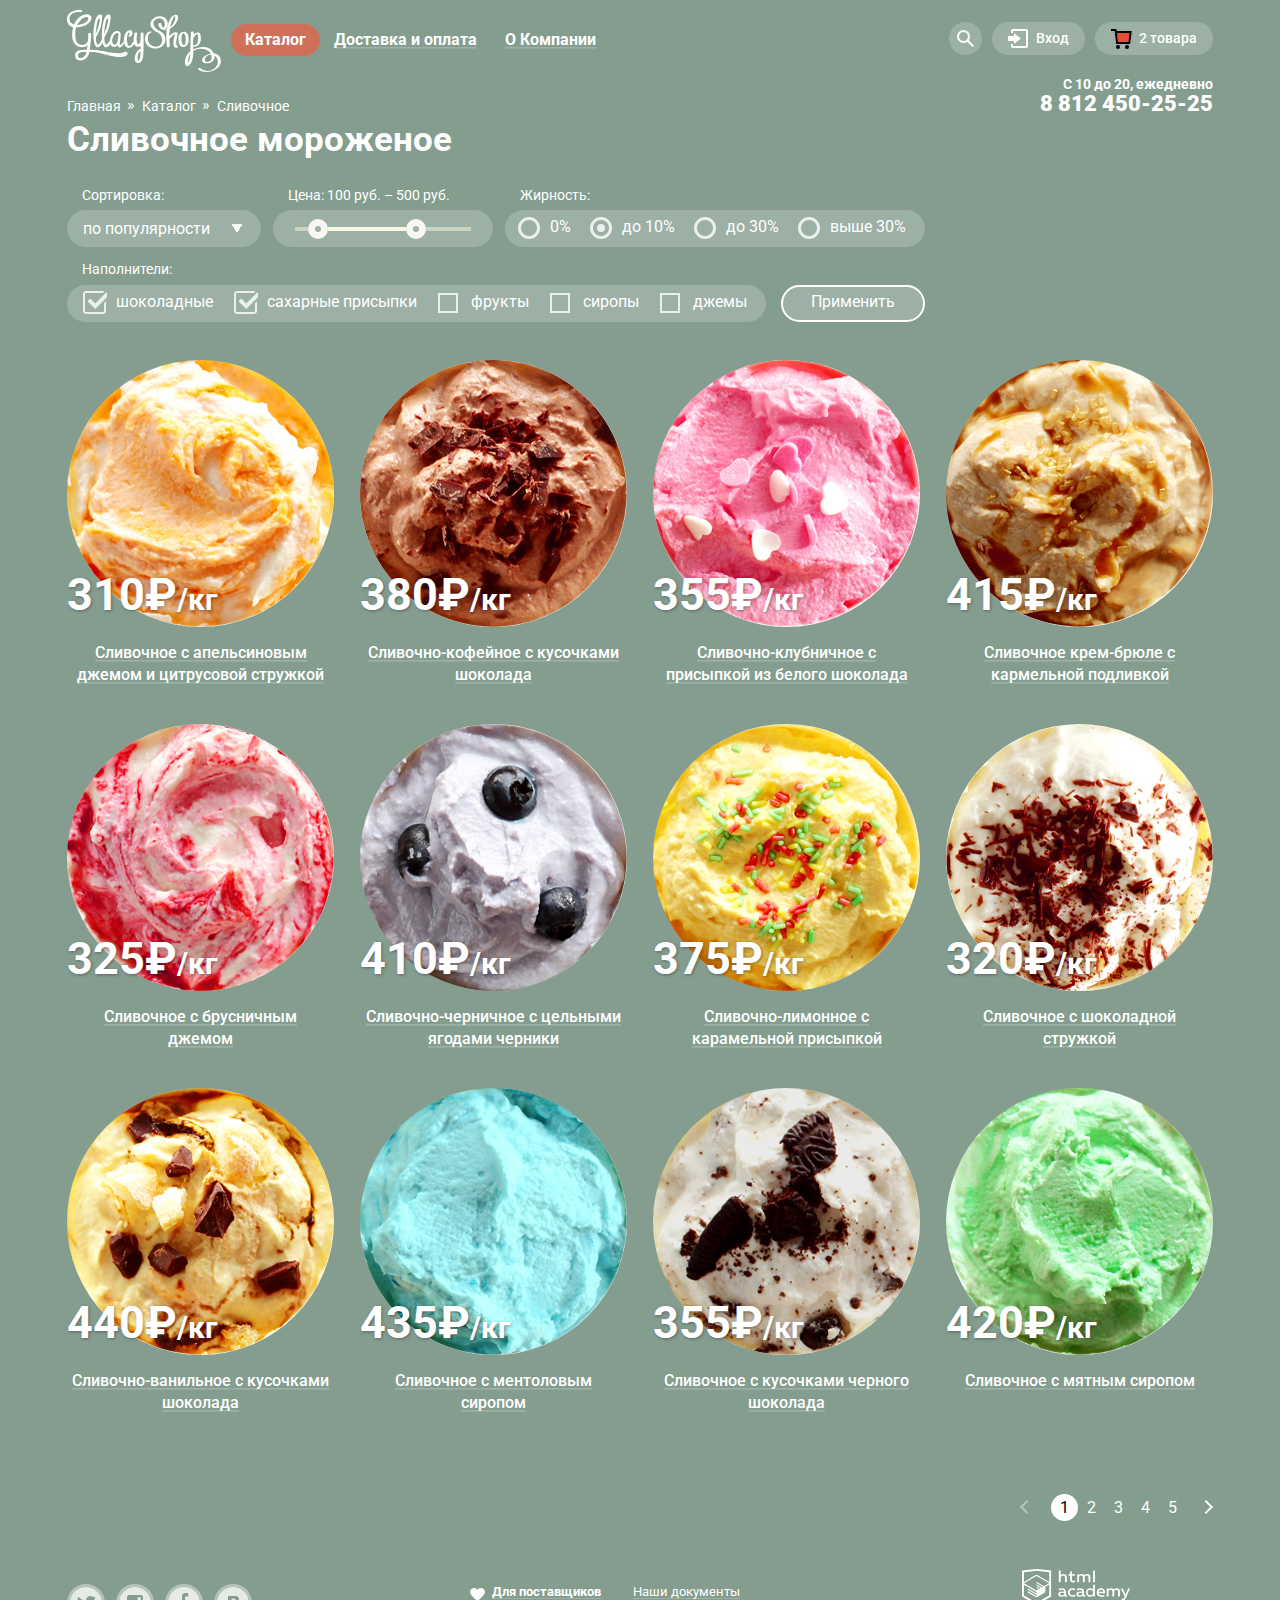
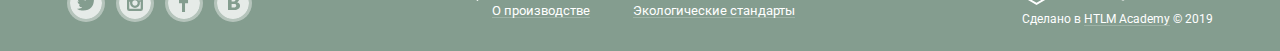
==== commit cfa330f2: "Проверка по критериям. Вроде бы, все." ====
--- a/catalog.html
+++ b/catalog.html
@@ -4,19 +4,19 @@
     <meta charset="utf-8">
     <title>HTML Academy: Глейси</title>
     <link href="https://fonts.googleapis.com/css?family=Roboto:400,500,700&display=swap&subset=cyrillic" rel="stylesheet">
-    <link href="css/normalize.css" rel="stylesheet">
-    <link href="css/style.css" rel="stylesheet">
+    <link href="css/normalize.min.css" rel="stylesheet">
+    <link href="css/style.min.css" rel="stylesheet">
   </head>
 
 <body  class="catalog-page">
-  <div class="pixelperfect inner-background">
+  <div class="inner-background">
     <header class="main-header container">
       <div class="header-top">
         <a aria-label="GllacyShop" href="index.html"><img class="logo" src="img/logo-gllacy.svg" width="154" height="64" alt="GllacyShop"></a>
         <nav class="main-navigation">
           <ul class="main-navigation-list">
             <li class="main-navigation-item">
-            <a class="underline main-navigation-current" href="catalog"><span class="underline">Каталог</span></a>
+            <a class="no-underline main-navigation-current" href="catalog"><span class="underline-only-normal">Каталог</span></a>
             <ul class="submenu">
               <li><a href="">Новинки</a></li>
               <li class="submenu-current"><a href="catalog.html">Сливочное</a></li>
@@ -26,10 +26,10 @@
             </ul>
           </li>
             <li class="main-navigation-item">
-              <a class="underline button delivery-button" href=""><span class="underline">Доставка и оплата</span></a>
+              <a class="underline button delivery-button" href=""><span class="underline-only-normal">Доставка и оплата</span></a>
             </li>
               <li class="main-navigation-item">
-              <a class="underline button about-us-button" href=""><span class="underline">О Компании</span></a>
+              <a class="underline button about-us-button" href=""><span class="underline-only-normal">О Компании</span></a>
             </li>
           </ul>
         </nav>
@@ -62,8 +62,8 @@
               <input class="password" type="password" name="password" id="password" placeholder="Пароль" required>
               <button class="button red-button" type="submit">Войти</button>
               <div class="login-links-wrapper">
-                <a class="i-forget-password underline underline-black" href="forget-password.html"><span class="underline">Забыли пароль?</span></a>
-                <a class="new-registration underline underline-black" href="new-registration.html"><span class="underline">Новая регистрация</span></a>
+                <a class="i-forget-password underline" href="forget-password.html"><span class="underline-black">Забыли пароль?</span></a>
+                <a class="new-registration underline" href="new-registration.html"><span class="underline-black">Новая регистрация</span></a>
               </div>
             </form>
           </li>
@@ -139,8 +139,8 @@
                 <input type="hidden" name="min-price" value="100">
                 <input type="hidden" name="max-price" value="500">
                 <div class="filters-price-range"></div>
-                <div class="filters-price-toggle toggle-min" tabindex="0" aria-label="Тумблер минимальной цены"></div>
-                <div class="filters-price-toggle toggle-max" tabindex="0" aria-label="Тумблер максимальной цены"></div>
+                <div class="filters-price-toggle toggle-min" tabindex="0" aria-label="Минимальная цена"></div>
+                <div class="filters-price-toggle toggle-max" tabindex="0" aria-label="Максимальная цена"></div>
               </div>
             </div>
           </div>
@@ -254,7 +254,7 @@
           </li>
           <li class="catalog-item">
             <article class="catalog-product">
-              <h3><a class="underline" href=""><span class="underline">Сливочное с шоколадной стружкой</a></h3>
+              <h3><a class="underline" href=""><span class="underline">Сливочное с шоколадной стружкой</span></a></h3>
               <img src="img/product-crm-chocolate-chips.jpg" alt="Сливочное с шоколадной стружкой">
               <p class="price">320₽<span class="measure">/кг</span></p>
               <a class="button red-button quick-view-button" href="">Быстрый просмотр</a><!--Исправить-->
@@ -313,17 +313,17 @@
       </ul>
       <nav class="about-us-navigation">
         <ul class="about-us-list column">
-          <li class="underline about-us-item for-suppliers"><a href=""><span class="underline"><b>Для поставщиков</b></span></a></li>
-          <li class="underline about-us-item"><a href=""><span class="underline">О производстве</span></a></li>
+          <li class="about-us-item for-suppliers"><a  class="underline" href=""><span class="underline"><b>Для поставщиков</b></span></a></li>
+          <li class="about-us-item"><a class="underline" href=""><span class="underline">О производстве</span></a></li>
         </ul>
         <ul class="about-us-list column">
-          <li class="underline about-us-item"><a href=""><span class="underline">Наши документы</span></a></li>
-          <li class="underline about-us-item"><a href=""><span class="underline">Экологические стандарты</span></a></li>
+          <li class="about-us-item"><a class="underline" href=""><span class="underline">Наши документы</span></a></li>
+          <li class="about-us-item"><a class="underline" href=""><span class="underline">Экологические стандарты</span></a></li>
         </ul>
       </nav>
       <div class="htmlacademy-wrapper">
         <a href="https://htmlacademy.ru/intensive/htmlcss"><img src="img/logo-htmlacademy-small.svg" alt="htmlacademy logo" width="108" height="39"></a>
-        <p class="copyright">Сделано в <a href="https://htmlacademy.ru/intensive/htmlcss">HTLM Academy</a> © 2019</p>
+        <p class="copyright">Сделано в <a class="underline" href="https://htmlacademy.ru/intensive/htmlcss"><span class="underline">HTLM Academy</span></a> © 2019</p>
       </div>
     </footer>
   </div>
--- a/css/style.min.css
+++ b/css/style.min.css
@@ -0,0 +1 @@
+body {font-family: "Roboto", "Tahoma", sans-serif;color: white;min-width: 1166px;}.inner-background {background-color: #849d8f;}img {max-width: 100%;height: auto;}.container {width: 1146px;padding: 0 10px;margin: 0 auto;}.visually-hidden, input[type="checkbox"].visually-hidden, input[type="radio"].visually-hidden {position: absolute;width: 1px;height: 1px;margin: -1px;border: 0;padding: 0;clip: rect(0 0 0 0);overflow: hidden;}.button {display: block;box-sizing: border-box;color: white;vertical-align: middle;text-align: center;margin: 0;text-decoration: none;}.button.red-button {border: 0;box-shadow: 0px 2px 2px 0 rgba(172, 16, 0, 0.64);background-image: linear-gradient(to top, #e74a35, #f26843);border-radius: 30px;font-weight: bold;padding: 0 19px;height: 44px;font-size: 18px;}.button.red-button:hover, .button.red-button:focus {box-shadow: 0px 2px 2px 0 #ac1000;background-image: linear-gradient(to bottom, rgba(255, 255, 255, 0.2), rgba(255, 255, 255, 0.2)), linear-gradient(to top, #e74a35, #f26843);}.button.red-button:active {box-shadow: inset 0px 2px 2px 0 #942718;background-image: linear-gradient(to bottom, rgba(0, 0, 0, 0.07), rgba(0, 0, 0, 0.07)), linear-gradient(to bottom, #e74a35, #f26843);}.gray-button {background-color: rgba(255, 255, 255, 0.2);border-radius: 30px;padding: 0 16px 0 16px;}.gray-button:hover, .gray-button:focus {background-color: #f8f7f4;color: black;}.gray-button .icon {fill: white;vertical-align: middle;}.icon .red-in-case {fill: none;}.gray-button .icon:not(:last-child) {margin-right: 4px;}.gray-button:hover .icon, .gray-button:focus .icon {fill: black;}.underline {text-decoration: none;color: inherit;font-size: inherit;font-weight: inherit;}.underline>[class^="underline"] {color: inherit;background-image: linear-gradient(to right, rgba(255,255,255,0.2), rgba(255,255,255,0.2));background-position: 0 1.1em;background-repeat: no-repeat;background-size: 100% 0.1em;}a:hover>[class^="underline"], a:focus>[class^="underline"], a:active>[class^="underline"] {color: black;}.underline:hover>.underline, .underline:focus>.underline, .underline:active>.underline{background-image: linear-gradient(to right, rgba(255, 188, 158, 0.3), rgba(255, 188, 158,0.3));color: rgb(255, 188, 158);}.underline>.underline-black {background-image: linear-gradient(to right, rgba(50, 50, 50, 0.3), rgba(50, 50, 50, 0.3));color: rgb(50, 50, 50);}.underline:hover>.underline-black, .underline:focus>.underline-black, .underline:active>.underline-black {background-image: linear-gradient(to right, rgba(232, 77, 55, 0.3), rgba(232, 77, 55, 0.3));color: rgb(232, 77, 55);}.main-header {position: relative;display: flex;z-index: 2;flex-direction: column;flex-wrap: wrap;padding-top: 9px;}.header-top {display: flex;}.header-bottom {display: flex;}.logo {margin: 0;margin-right: 10px;}.main-navigation {display: flex;}.main-navigation-list {display: flex;list-style: none;margin: 0;padding: 0;width: 600px;align-items: center;}.main-navigation-item {position: relative;margin-top: -7px;}.main-navigation-item > a:hover, .main-navigation-item > a:focus {border-radius: 20px;background-color: #f8f7f4;background-image: none;}.main-navigation-item > a:active {border-radius: 20px;box-shadow: inset 0px 2px 1px 0 #696969;background-color: #ededed;}.main-navigation-item .main-navigation-current {display: block;border-radius: 20px;background-color: #d07058;line-height: 32px;}.main-navigation-item > a {position: relative;display: block;line-height: 32px;vertical-align: middle ;color: white;font-size: 16px;font-weight: bold;text-decoration: none;padding-left: 14px;padding-right: 14px;}.main-navigation-item .submenu {display: none;margin: 0;padding: 0;list-style: none;position: absolute;z-index: 10;border-collapse: collapse;border-radius: 5px;background-color: #f8f7f4;color: black;top: 38px;white-space: nowrap;}.submenu a {display: block;color: black;text-decoration: none;margin: 0 20px;line-height: 28px;font-size: 14px;}.submenu-current a {color: white;}.main-navigation-item:hover .submenu, .main-navigation-item a:active .submenu {display: block;}.main-navigation-item:focus-within .submenu {display: block;}.submenu::before {display: block;position: absolute;z-index: 7;content: "";width: 100%;height: 10px;top: -10px;}.submenu li:hover, .submenu li:focus {background-color: #fbded8;}.submenu li:focus-within {background-color: #fbded8;}.submenu li:active {background-color: #f6b5a5 ;}.submenu .submenu-current {background-color: #d07058;}.submenu li:first-child:hover, .submenu li:first-child:focus {border-radius: 5px 5px 0 0;}.submenu li:first-child:focus-within {border-radius: 5px 5px 0 0;}.submenu li:last-child:hover, .submenu li:last-child:focus {border-radius: 0 0 5px 5px;}.submenu li:last-child:focus-within {border-radius: 0 0 5px 5px;}.submenu li:first-child {font-weight: bold;background-image: linear-gradient(to right, rgba(0,0,0,0.2), rgba(0,0,0,0.2));background-position: 6px 35px;background-repeat: no-repeat;background-size: 128px 1px;}.submenu li:first-child a {line-height: 37px;}.submenu li:nth-child(2) a {line-height: 37px;}.user-menu {list-style: none;margin: 0;padding: 0;display: flex;width: 300px;justify-content: flex-end;align-items: center;margin-left: auto }.user-menu .button {font-size: 14px;line-height: 33px;font-weight: 500;margin-top: -10px;}.user-menu-item {position: relative;}.user-menu-item:not(:last-child) {margin-right: 10px;}.user-menu .find-button {padding: 0;text-align: center;width: 33px;height: 33px;border-radius: 50%;}.find-button:hover ~ .find-form, .find-button:focus ~ .find-form, .find-form:hover, .find-form:focus {display: flex;}.login-button:hover ~ .login-form, .login-button:focus ~ .login-form, .login-form:hover, .login-form:focus {display: flex;}.basket-button:hover .red-in-case, .basket-button:focus .red-in-case {fill: #E84D37;}.basket-with-goods .red-in-case {fill: #E84D37;}.basket-with-goods .icon {fill: black;}.basket-with-goods:hover ~ .basket-form, .basket-with-goods:focus ~ .basket-form, .basket-form:hover {display: block;}.work-time {margin: 0;padding: 0;font-size: 14px;line-height: 15px;font-weight: bold;text-align: right;margin-left: auto;}.work-time p {margin: 0;padding: 0;}.work-time .tel {color: white;font-size: 22px;line-height: 24px;text-decoration: none;font-size: bold;}.title-inner {font-size: 35px;font-weight: bold;line-height: 38px;margin-top: 5px;}.breadcrumbs {display: flex;list-style: none;padding: 0;margin: 0;align-items: flex-end;}.breadcrumbs a {text-decoration: none;color: inherit;font-size: 14px;line-height: 20px;}.breadcrumbs a:hover, .breadcrumbs a:focus, .breadcrumbs a:active {color: #ffbc9e }.breadcrumbs li {position: relative;padding-right: 21px;}.breadcrumbs li:not(:last-child)::after {content: "»";position: absolute;top: 0;right: 7px;}.filters-form {margin-top: 14px;display: flex;flex-wrap: wrap;align-items: flex-end;width: 858px;justify-content: space-between;}.filters-list {list-style: none;margin: 0;padding: 0;}.filters-item {display: flex;flex-direction: column;margin-top: 14px;}.filter-items-label {font-size: 14px;padding-left: 15px;}.filters-platform {display: flex;justify-content: space-between;box-sizing: border-box;margin-top: 7px;height: 37px;background-color: rgba(255, 255, 255, 0.2);color: white;font-size: 16px;border-radius: 200px;border: 0;}.filters-select {display: block;width: 194px;-webkit-appearance: none;-moz-appearance: none;appearance: none;padding-left: 16px;background-image: linear-gradient(60deg, transparent 50%, white 50%), linear-gradient(-60deg, transparent 50%, white 50%);background-repeat: no-repeat;background-position: 165px center, 170px center;background-size: 5px 10px;}.filters-select::-ms-expand {display: none;}.filters-select:hover {color: black;background-image: linear-gradient(60deg, transparent 50%, black 50%), linear-gradient(-60deg, transparent 50%, black 50%);}.filters-select option {background-color: white;line-height: 16px;height: 20px;font-size: 14px;}.filters-price {width: 220px;}.filters-price-scale {position: relative;z-index: 4;display: block;width: 176px;height: 4px;margin: 17px 22px;border-left: 13px solid rgba(248, 247, 224, 0.5);border-right: 45px solid rgba(248, 247, 224, 0.5);}.filters-price-range {display: block;margin: 0 20px;z-index: 3;border: 0 10px solid transparent;height: 4px;background-color: rgba(248, 247, 224, 1);}.filters-price-toggle {position: absolute;z-index: 5;top: -8px;display: block;box-sizing: border-box;width: 20px;height: 20px;border-radius: 50%;border: 7px solid rgb(248, 247, 244);text-indent: : -300px;}.filters-price-toggle.toggle-max {right: 0;}.filters-price-toggle.toggle-min {left: 0;}.filters-label {position: relative;padding-left: 32px;margin-right: 19px;}.filters-option:last-child .filters-label {margin-right: 0;}.filters-fats {padding-top: 8px;padding-left: 13px;padding-right: 19px;width: 420px;}.non-standart-radio::before {position: absolute;box-sizing: border-box;left: 0px;top: 0px;display: block;content: "";width: 22px;height: 22px;border-radius: 50%;border-style: solid;border-width: 3px;}.filters-label:hover::before, .filters-label:hover::after {opacity: 1;cursor: pointer;}.filters-option input:focus ~ .filters-label::before {opacity: 1;cursor: pointer;outline: 1px solid blue;}.filters-label::before, .filters-label::after {opacity: 0.8;}.filters-option input[type=radio]:checked ~ .non-standart-radio::after {position: absolute;box-sizing: border-box;display: block;content: "";width: 8px;height: 8px;border-radius: 50%;border-width: 4px;border-style: solid;top: 7px;left: 7px;}.filters-fillers {padding-top: 8px;padding-left: 16px;padding-right: 19px;}.non-standart-checkbox {padding-left: 33px;margin-right: 21px;}.non-standart-checkbox::before {position: absolute;box-sizing: border-box;display: block;content: "";width: 20px;height: 20px;border-style: solid;border-width: 2px;}.filters-option input[type=checkbox]:checked ~ .non-standart-checkbox::before {position: absolute;box-sizing: border-box;top: -1px;display: block;width: 24px;height: 23px;content: "";border: 0;background-image: url(../img/btn-checkbox-on.svg);}.filters-option input[type=checkbox]:disabled ~ .non-standart-checkbox::before, .filters-option input[type=radio]:disabled ~ .non-standart-radio::before, .filters-option input[type=radio]:disabled ~ .non-standart-radio::after {opacity: 0.4;cursor: default;}.filters-button {box-sizing: border-box;width: 144px;justify-content: center;line-height: 28px;border: 2px solid white;}.filters-button:hover {background-color: white;color: black;}.filters-button:active {box-shadow: inset 0px 2px 1px 0 #696969;background-color: #ededed;color: black;}.slider-background {position: relative;display: block;transition: background-color 2s ease;}#btn-1:checked ~ .slider-background {background-color: #849d8f;}#btn-2:checked ~ .slider-background{background-color: #8996a6;}#btn-3:checked ~ .slider-background {background-color: #9d8b84;}#btn-1:checked ~ .slider-background label[for="btn-1"], #btn-2:checked ~ .slider-background label[for="btn-2"], #btn-3:checked ~ .slider-background label[for="btn-3"] {background-color: #ffffff;}.slider-item {display: none;text-align: center;transition: display 0.5s ease;}#btn-1:checked ~ .slider-background #slide-1, #btn-2:checked ~ .slider-background #slide-2, #btn-3:checked ~ .slider-background #slide-3 {display: block;}.special-offer {display: flex;flex-wrap: wrap;flex-direction: column;margin-top: 10px;padding-bottom: 23px;}.special-offer .slider-list {list-style: none;padding: 0;margin: 0;}.slider-item img {position: absolute;z-index: 1;margin: auto;top: 0;left: 50%;margin-left: -523px;}.slider-item h3 {position: absolute;z-index: 4;display: block;margin: auto;left: 50%;top: 392px;margin-left: -337px;font-weight: bold;font-size: 60px;width: 674px;line-height: 60.5px;}.slider-item .button {position: absolute;z-index: 5;top: 543px;left: 50%;width: 280px;margin: auto;margin-left: -140px;font-size: 32px;line-height: 64px;font-weight: bold;height: 64px;}.slider-button {position: relative;z-index: 2;display: block;border: 3px solid white;border-radius: 50%;width: 21px;height: 21px;margin-right: 8px;margin-top: 437px;}.slider-button:hover, .slider-button:focus {background-color: rgba(255, 255, 255, 0.4);}.slider-radio:focus ~ .slider-button {outline: 2px solid blue;background-color: rgba(255, 255, 255, 0.4);}.slider-switcher {display: flex;}.bonus-offer {margin-top: 41px;}.bonus-offer {position: relative;z-index: 7;}.bonus-offer-list {display: flex;flex-wrap: wrap;justify-content: space-between;margin: 0;padding: 0;}.bonus-offer li {box-sizing: border-box;display: block;width: 560px;min-height: 229px;border-radius: 20px;padding-left: 18px;padding-top: 14px;}.bonus-offer-item1 {background-color: #8E1730;background-image: url(../img/bg-raspberries.jpg);}.bonus-offer-item2 {background-color: #5E3A29;background-image: url(../img/bg-chocolate.jpg);}.bonus-offer h3 {font-size: 35px;font-weight: bold;margin: 0;}.bonus-offer p {font-size: 18px;font-weight: bold;}.bonus-offer .button {margin-top: 29px;margin-right: 22px;line-height: 45px;float: right;padding-left: 22px;padding-right: 21px;}.catalog {margin-top: 30px;padding-top: 8px;}.catalog-list {display: flex;flex-wrap: wrap;margin: 0;padding: 0;list-style: none;margin-top: -38px;}.catalog-item {margin-top: 38px;margin-right: 26px;position: relative;}.catalog-item:nth-child(4n) {margin-right: 0;}.catalog-product {display: flex;position: relative;flex-direction: column;}.hit-offer .is-hit {display: block;position: absolute;z-index: 1;margin: 0;width: 61px;height: 61px;background-image: url(../img/mark-hit.svg);background-repeat: no-repeat;}.catalog-product img {border-radius: 50%;}.catalog-product h3 {width: 258px;font-size: 16px;margin: 0;margin-top: 15px;line-height: 22px;text-align: center;font-weight: 500;align-self: center;order: 3;}.catalog-product::before {display: none;content: "";position: absolute;top: -6px;left: 50%;margin-left: -147px;z-index: -1;width: 294px;height: 405px;box-shadow: 0px 20px 20px 0 rgba(0, 0, 0, 0.4);background-color: rgba(248, 247, 244, 0.2);}.catalog .red-button {opacity: 0;pointer-events: none;position: absolute;z-index: 1;top: 339px;box-sizing: border-box;line-height: 44px;width: 200px;padding: 0;align-self: center;order: 4;}.catalog-product:hover::before {display: block;}.catalog-product:hover {z-index: 1;}.catalog-product:hover .red-button {opacity: 1;pointer-events: all;}.catalog-product:focus-within::before {display: block;}.catalog-product:focus-within {z-index: 1;}.catalog-product:focus-within .red-button {opacity: 1;pointer-events: all;}.catalog .price {position: absolute;z-index: 1;top: 209px;margin: 0;padding: 0;text-shadow: 0.5px 0.9px 3px rgba(49, 50, 53, 0.5);font-size: 45px;font-weight: bold;}.catalog .measure {font-size: 30px;}.catalog .paginator {display: flex;justify-content: flex-end;position: relative;margin: 0;padding: 0;list-style: none;margin-top: 80px;padding-bottom: 30px;}.paginator a {display: block;width: 27px;height: 27px;color: inherit;line-height: 27px;padding: 0;margin: 0;}.paginator .current-page, .paginator a:active {color: black;background-color: #ffffff;border-radius: 50%;}.paginator a[href]:hover, .paginator a[href]:focus {background-color: rgba(255, 255, 255, 0.2);border-radius: 50%;}.paginator .button-prev:hover, .paginator .button-prev:focus, .paginator .button-next:hover, .paginator .button-next:focus {background-color: transparent;}.paginator .button-prev, .paginator .button-next {text-indent: -200px;overflow: hidden;position: relative;}.paginator .button-prev {margin-right: 9px;}.paginator .button-next {margin-left: 0;}.paginator .button-prev::before, .paginator .button-next::before {position: absolute;content: "";display: block;box-sizing: border-box;width: 10px;height: 10px;border-top: 2px solid white;border-right: 2px solid white;top: 8px;}.paginator .button-prev::before {transform: rotate(-135deg);left: 7px;}.paginator .button-next::before {transform: rotate(45deg);right: 2px;}.paginator a.disabled, .paginator a.disabled:hover, .paginator a.disabled:focus {opacity: 0.4;background-color: transparent;cursor: default;pointer-events: none;}.features {margin-top: 37px;}.features {display: block;color: black;}.features-wrapper {background-image: url(../img/bg-wafer.jpg);background-color: #EBDFC3;border-radius: 15px;padding-left: 20px;padding-top: 20px;padding-right: 20px;padding-bottom: 13px;}.features h3 {width: 1130px;font-size: 24px;font-weight: 500;margin-top: 5px;margin-bottom: 0;line-height: 1.25;padding: 0;}.features-list {display: flex;flex-wrap: wrap;justify-content: space-between;list-style: none;margin: 0;padding: 0;margin-top: 6px;}.features-item {margin-right: 0;position: relative;padding-left: 56px;margin-top: 0;margin-bottom: 10px;padding-top: 14px;}.features p {margin: 0;width: 485px;font-size: 16px;font-weight: normal;line-height: 1.38;text-align: left;}.features-item::before {position: absolute;display: block;content: "";width: 49px;height: 49px;background-image: url(../img/icon-heart.svg);top: 1px;left: 1px;}.eco-standarts::before {background-image: url(../img/icon-leaf.svg);}.high-quality::before {background-image: url(../img/icon-cow.svg);}.features-item.we-owners::before {background-image: url(../img/icon-ice-cream.svg);}.features-item.preservation::before {background-image: url(../img/icon-thermometer.svg);}.news-subscription {display: flex;margin-top: 40px;justify-content: space-between;}.news-subscription {color: black;}.blog-news {display: block;box-sizing: border-box;width: 560px;min-height: 220px;padding-left: 19px;padding-top: 23px;background-color: white;background-image: url(../img/bg-blog-news.jpg);border-radius: 15px;}.blog-news h2 {font-size: 16px;font-weight: 500;line-height: 1.38;text-align: left;margin: 0;margin-bottom: 5px;}.blog-news h3 {width: 281px;padding: 0;margin: 0;font-size: 24px;font-weight: bold;line-height: 1.25;text-align: left;}.blog-news a {color: #323232;font-size: 24px;}.subscription {display: flex;box-sizing: border-box;align-items: center;width: 560px;min-height: 220px;background-image: url(../img/bg-post-pattern.svg);}.subscription .form {display: flex;flex-wrap: wrap;align-items: flex-end;align-content: space-between;justify-content: space-between;box-sizing: border-box;border-radius: 15px;width: 549px;min-height: 211px;margin: 0 auto;background-color: white;padding-left: 20px;padding-top: 19px;padding-right: 20px;padding-bottom: 35px;color: #5a5a5a;font-size: 16px;line-height: 22px;padding-top: 30px;}.subscription p {margin: 0;padding: 0;width: 506px;}.subscription input {margin: 0;box-sizing: border-box;font-size: inherit;font-family: inherit;border-radius: 5px;line-height: 44px;border: 0;border: 1px solid rgba(178, 178, 178, 0.52);width: 368px;height: 44px;padding-left: 15px;}.contacts {position: relative;margin-top: 40px;}.yandex-map {position: absolute;z-index: 2;width: 100%;}.contacts-map {position: absolute;z-index: 1;top: 0;left: 50%;margin-left: -600px;}.contacts .container {display: flex;justify-content: flex-end;}.contacts-card {position: relative;z-index: 3;box-sizing: border-box;color: black;font-size: 14px;line-height: 20px;width: 302px;height: 305px;background-color: white;border-radius: 15px;padding: 28px 25px;margin-top: 62px;margin-bottom: 63px;}.contacts-item1 {margin: 0;width: 148px;padding: 0;}.contacts-item2 {margin-bottom: 0;margin-top: 17px;}.contacts-address, .contacts-tel {margin-top: 1px;font-size: 18px;line-height: 24px;font-weight: bold;width: 230px;color: black;text-decoration: none;}.contacts-tel {line-height: 30px;}.contacts-working-time {margin: 0;}.contacts-card .button {line-height: 45px;font-size: 18px;padding: 0 27px;margin-top: 26px;}footer.container {display: flex;margin-top: 18px;justify-content: space-between;align-items: center;padding-bottom: 23px;}footer .social-list {display: flex;list-style: none;align-items: center;margin: 0;padding: 0;margin-right: 34px;margin-top: 10px;}footer .about-us-list {margin: 0;padding: 0;list-style: none;}footer .about-us-navigation {display: flex;font-size: 13px;}footer .button-social {box-sizing: border-box;width: 38px;height: 38px;border: 3px solid rgba(255, 255, 255, 0.5);border-radius: 50%;opacity: 0.8;background-position: center;background-repeat: no-repeat;background-size: cover;margin-right: 11px;}footer .button-social:hover {opacity: 1;}footer .button-social:active {opacity: 0.7;}footer .tw {background-image: url(../img/icon-tw.svg);background-repeat: no-repeat;}footer .insta {background-image: url(../img/icon-insta.svg);background-repeat: no-repeat;}footer .fb {background-image: url(../img/icon-fb.svg);background-repeat: no-repeat;}footer .vk {background-image: url(../img/icon-vk.svg);background-repeat: no-repeat;}.about-us-navigation {margin-top: 11px;}.about-us-navigation .column {margin-right: 32px;}.about-us-item {position: relative;padding-bottom: 4px;}.for-suppliers::before {position: absolute;content: "";display: block;left: -22px;top: 3px;width: 20px;height: 20px;background-image: url(../img/icon-heart.svg);background-repeat: no-repeat;}footer .copyright {margin: 0;margin-top: 0;font-size: 12px;line-height: 18px;}.header-form {box-sizing: border-box;border-radius: 5px;background-color: #f8f7f4;line-height: 44px;font-size: 14px;margin-bottom: 430px;top: 27px;}.header-form::before {display: block;position: absolute;z-index: 7;content: "";width: 100%;height: 15px;top: -15px;}.header-form input::placeholder, .header-form textarea::placeholder {font-weight: normal;}.header-form input, .header-form textarea {border: 0;border-radius: 5px;border: 1px solid #d3d3d2;box-sizing: border-box;line-height: 44px;font-size: inherit;font-family: inherit;font-weight: bold;padding-left: 15px;}.header-form input:active, .header-form textarea:active {font-weight: bold;}.header-form input {height: 44px;}.header-form .button {height: 44px;font-size: 18px;line-height: 44px;}.login-form {display: none;position: absolute;z-index: 6;right: 0px;flex-wrap: wrap;width: 277px;padding: 20px 17px 22px 19px;}.login-form .email {width: 241px;}.login-form .password {margin-top: 20px;width: 241px;}.login-form .login-links-wrapper {display: flex;flex-wrap: wrap;width: 120px;align-content: flex-end;}.login-form a {margin: 0;padding: 0;color: black;font-size: 13px;text-decoration: none;line-height: 24px;}.login-form .button {margin-top: 20px;width: 100px;margin-right: 20px;}.find-form {display: none;position: absolute;right: 0px;width: 341px;padding: 20px 15px;}.find-form input {width: 311px;padding-left: 15px;height: 44px;}.basket-form {position: absolute;display: none;right: 0;width: 540px;color: #323232;font-size: 13px;line-height: 16px;font-weight: normal;padding: 16px 15px 21px 16px;}.basket-table-row h3 {font-weight: normal;font-size: 13px;padding: 0;margin: 0;}.basket-table span {color: #999999;}.basket-table {border-collapse: collapse;border-bottom: 1px solid #cacac7;}.basket-table p {margin: 0;}.basket-table-caption {font-size: 15px;font-weight: bold;caption-side: bottom;text-align: right;}.basket-table-caption h3 {font-size: 15px;}.basket-table-row td {box-sizing: border-box;padding-top: 11px;vertical-align: top;padding-bottom: 18px;}.basket-table-row td:nth-child(1) {width: 25px;text-align: left;}.basket-table-row td:nth-child(2) {padding-top: 0;width: 52px;text-align: left;}.basket-table-row td:nth-child(3) {width: 240px;text-align: left;}.basket-table-row td:nth-child(4) {width: 125px;text-align: right;}.basket-table-row td:nth-child(5) {width: 97px;text-align: right;padding-right: 18px;}.basket-table .remove-button {width: 11px;height: 11px;line-height: 0;font-size: 0;padding: 0;border: 0;background-image: url(../img/btn-cross-small.svg);background-repeat: no-repeat;background-position: 50% 50%;background-color: transparent;box-shadow: none;}.basket-form .button {margin-top: 0;float: right;padding-left: 14px;padding-right: 15px;}.basket-form img {border-radius: 50%;}.feedback-form {flex-wrap: wrap;width: 478px;padding: 20px 26px 26px 24px;font-size: 16px;transform: translateY(-150vh);position: fixed;transition-property: transform;transition-duration: 0.65s;transition-timing-function: cubic-bezier(.17, .67, .36, 1.07);margin-left: -239px;z-index: 8;display: flex;top: 50%;left: 50%;}.feedback-form.modal-show {transform: translateY(-50%);}.feedback-form h3 {color: black;font-size: 24px;line-height: 28px;margin: 0;}.feedback-form .modal-close {position: absolute;border: 0;right: 17px;top: 16px;display: block;width: 18px;height: 17px;background-image: url(../img/btn-cross-big.svg);background-repeat: no-repeat;background-position: 50% 50%;background-color: transparent;}.feedback-form input {width: 267px;margin-top: 20px;}.feedback-form textarea {width: 428px;height: 155px;margin-top: 20px;}.feedback-form .submit {margin-top: 25px;margin-left: auto;}
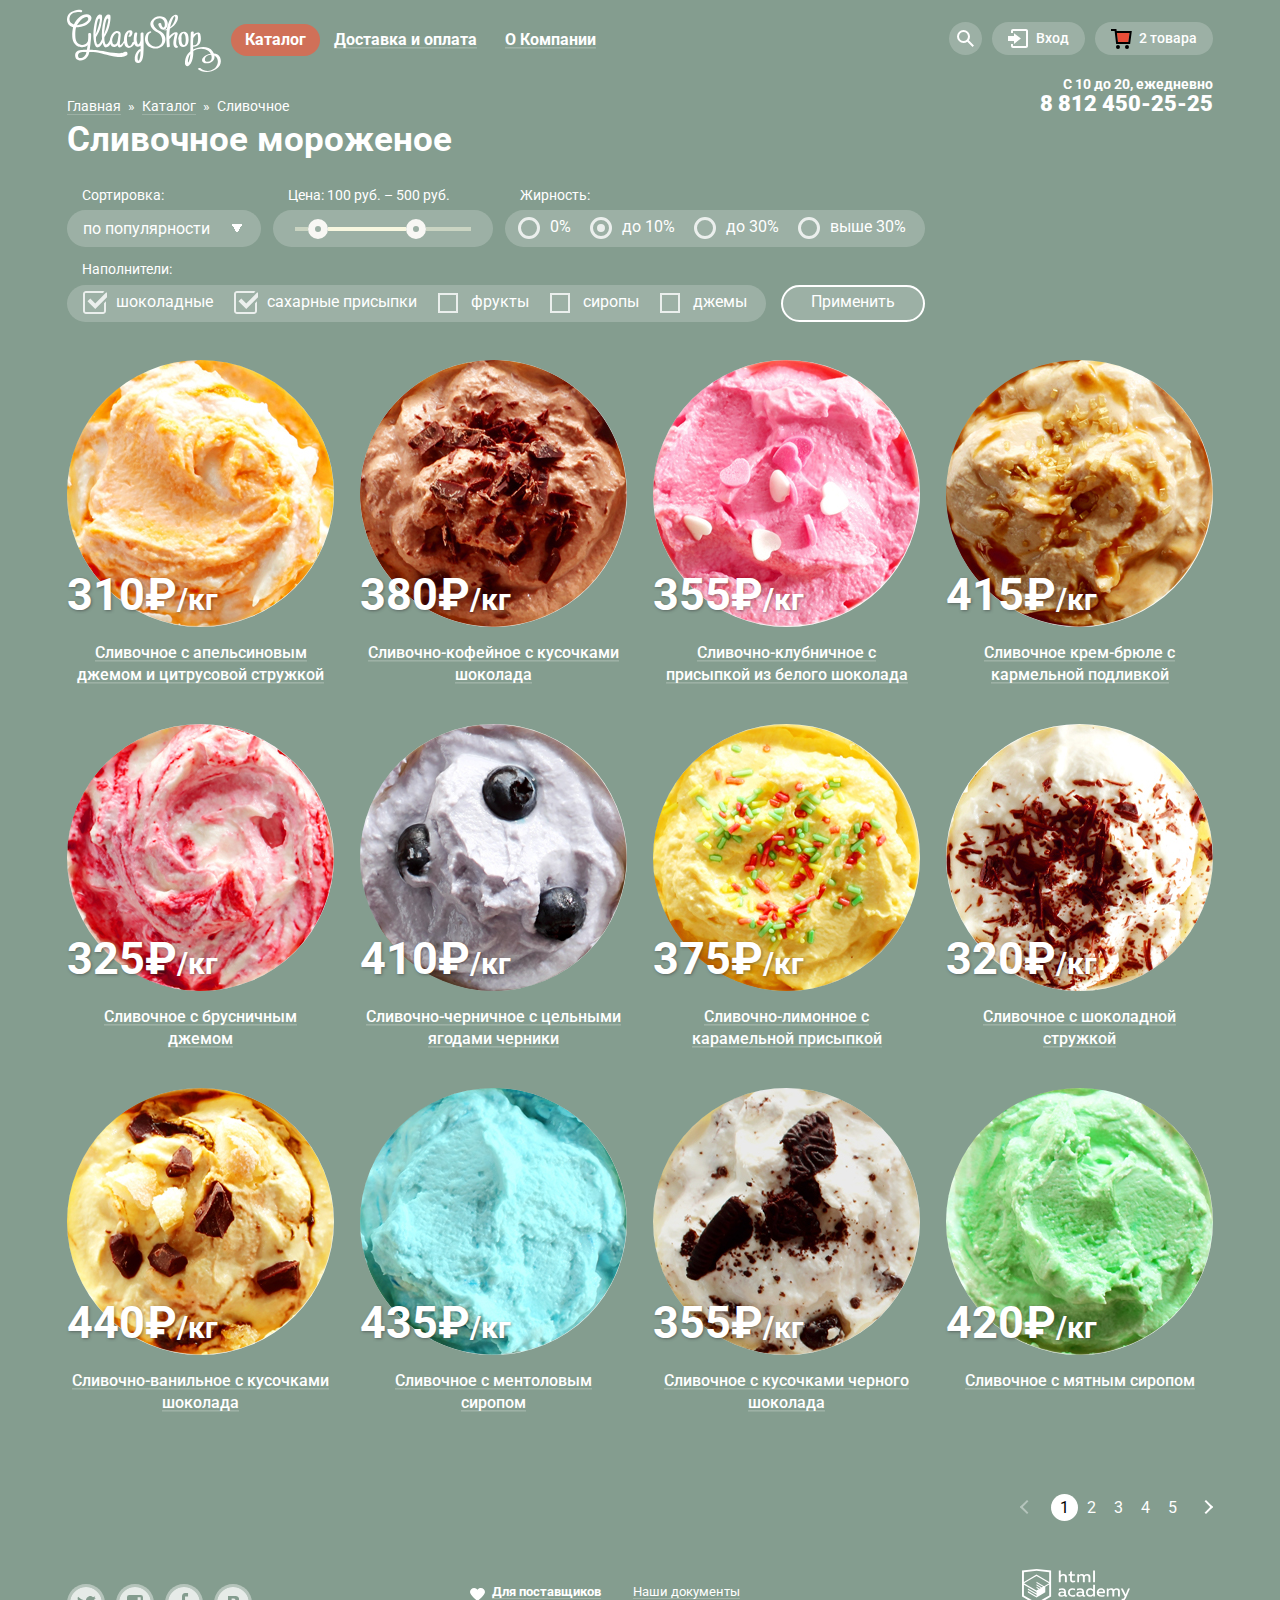
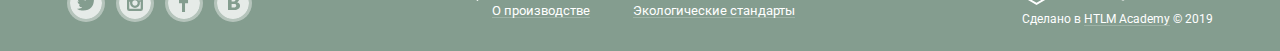
==== commit e8d8497e: "Защита. Исправлены замечания проверяющего наставника." ====
--- a/catalog.html
+++ b/catalog.html
@@ -5,327 +5,327 @@
     <title>HTML Academy: Глейси</title>
     <link href="https://fonts.googleapis.com/css?family=Roboto:400,500,700&display=swap&subset=cyrillic" rel="stylesheet">
     <link href="css/normalize.min.css" rel="stylesheet">
-    <link href="css/style.min.css" rel="stylesheet">
+    <link href="css/style.css" rel="stylesheet">
   </head>
 
-<body  class="catalog-page">
-  <div class="inner-background">
-    <header class="main-header container">
-      <div class="header-top">
-        <a aria-label="GllacyShop" href="index.html"><img class="logo" src="img/logo-gllacy.svg" width="154" height="64" alt="GllacyShop"></a>
-        <nav class="main-navigation">
-          <ul class="main-navigation-list">
-            <li class="main-navigation-item">
-            <a class="no-underline main-navigation-current" href="catalog"><span class="underline-only-normal">Каталог</span></a>
-            <ul class="submenu">
-              <li><a href="">Новинки</a></li>
-              <li class="submenu-current"><a href="catalog.html">Сливочное</a></li>
-              <li><a href="">Щербеты</a></li>
-              <li><a href="">Фруктовый лед</a></li>
-              <li><a href="">Мелорин</a></li>
+  <body  class="catalog-page">
+    <div class="inner-background">
+      <header class="main-header container">
+        <div class="header-top">
+          <a aria-label="GllacyShop" href="index.html"><img class="logo" src="img/logo-gllacy.svg" width="154" height="64" alt="GllacyShop"></a>
+          <nav class="main-navigation">
+            <ul class="main-navigation-list">
+              <li class="main-navigation-item">
+              <a class="no-underline main-navigation-current" href="catalog"><span class="underline-only-normal">Каталог</span></a>
+              <ul class="submenu">
+                <li><a href="">Новинки</a></li>
+                <li class="submenu-current"><a href="catalog.html">Сливочное</a></li>
+                <li><a href="">Щербеты</a></li>
+                <li><a href="">Фруктовый лед</a></li>
+                <li><a href="">Мелорин</a></li>
+              </ul>
+            </li>
+              <li class="main-navigation-item">
+                <a class="underline button delivery-button" href=""><span class="underline-only-normal">Доставка и оплата</span></a>
+              </li>
+                <li class="main-navigation-item">
+                <a class="underline button about-us-button" href=""><span class="underline-only-normal">О Компании</span></a>
+              </li>
             </ul>
-          </li>
-            <li class="main-navigation-item">
-              <a class="underline button delivery-button" href=""><span class="underline-only-normal">Доставка и оплата</span></a>
-            </li>
-              <li class="main-navigation-item">
-              <a class="underline button about-us-button" href=""><span class="underline-only-normal">О Компании</span></a>
-            </li>
-          </ul>
-        </nav>
-        <ul class="user-menu">
-          <li class="user-menu-item">
-            <a class=" button gray-button find-button" href="">
-              <span class="visually-hidden">Поиск</span>
-              <svg class="icon" width="17" height="17">
-                  <path d="M16.958 15.527L11.75 10.32A6.455 6.455 0 0 0 13 6.5 6.5 6.5 0 1 0 6.5 13a6.465 6.465 0 0 0 3.839-1.263l5.205 5.204 1.414-1.414zM6.5 11C4.019 11 2 8.981 2 6.5S4.019 2 6.5 2 11 4.019 11 6.5 8.981 11 6.5 11z"/>
-              </svg>
+          </nav>
+          <ul class="user-menu">
+            <li class="user-menu-item">
+              <a class=" button gray-button find-button" href="">
+                <span class="visually-hidden">Поиск</span>
+                <svg class="icon" width="17" height="17">
+                    <path d="M16.958 15.527L11.75 10.32A6.455 6.455 0 0 0 13 6.5 6.5 6.5 0 1 0 6.5 13a6.465 6.465 0 0 0 3.839-1.263l5.205 5.204 1.414-1.414zM6.5 11C4.019 11 2 8.981 2 6.5S4.019 2 6.5 2 11 4.019 11 6.5 8.981 11 6.5 11z"/>
+                </svg>
+              </a>
+              <form class="find-form header-form" action="https://echo.htmlacademy.ru" method="get">
+                <label class="visually-hidden" for="search">Что ищем?</label>
+                <input type="search" placeholder="Что ищем?" id="search" name="search" required>
+                <button class="visually-hidden" type="submit">Найти!</button>
+              </form>
+            </li>
+            <li class="user-menu-item">
+              <a class=" button gray-button login-button" href="">
+                <svg  class="icon" width="21" height="20">
+                  <path d="M6 14.875L12.917 9.5 6 4.125v2.917H-.042v4.917H6z"/>
+                  <path d="M18 0H5C3.9 0 3 .9 3 2v2h2V2h13v15H5v-2H3v2c0 1.1.9 2 2 2h13c1.1 0 2-.9 2-2V2c0-1.1-.9-2-2-2z"/>
+                </svg>
+                <span>Вход</span>
+              </a>
+              <form class="login-form header-form" action="https://echo.htmlacademy.ru" method="post">
+                <label class="visually-hidden" for="login">Логин: электронная почта</label>
+                <input class="email" type="email" name="login" id="login" placeholder="Электронная почта" required>
+                <label class="visually-hidden" for="password">Пароль, обязательно к заполнению</label>
+                <input class="password" type="password" name="password" id="password" placeholder="Пароль" required>
+                <button class="button red-button" type="submit">Войти</button>
+                <div class="login-links-wrapper">
+                  <a class="i-forget-password underline" href="forget-password.html"><span class="underline-black">Забыли пароль?</span></a>
+                  <a class="new-registration underline" href="new-registration.html"><span class="underline-black">Новая регистрация</span></a>
+                </div>
+              </form>
+            </li>
+            <li class="user-menu-item">
+              <a class="button gray-button basket-button basket-with-goods" href="">
+                <svg class="icon" width="21" height="20">
+                    <path class="red-in-case" d="M5.888 4.031L6.922 13h10.45l1.176-8.969z"/>
+                    <circle cx="6.984" cy="18" r="2"/>
+                    <circle cx="15.984" cy="18" r="2"/>
+                    <path d="M5.657 2.031L5.422 0H0v2h3.64l1.5 13h13.988l1.699-12.969H5.657zM17.372 13H6.922L5.888 4.031h12.66L17.372 13z"/>
+                </svg>
+                <span>2 товара</span>
+              </a>
+              <div class="basket-form header-form">
+                <h2 class="visually-hidden">Ваша корзина</h2>
+                <table class="basket-table">
+                  <caption class="basket-table-caption">
+                    <h3 class="total-row">Итого: 750 руб.</h3>
+                    <input name="basket-total" type="hidden" value="750 руб.">
+                  </caption>
+                  <tr class="basket-table-row">
+                    <td><button class="remove-button" type="button"></button></td>
+                    <td><img src="img/product-crm-orange-citrus.jpg" alt="Пломбир с апельсиновым джемом"  width="33" height="33"></td>
+                    <td><h3>Пломбир с апельсиновым джемом</h3></td>
+                    <td><p class="quantity">1,5 кг х <span>200 руб.</span></p></td>
+                    <td><p class="sum">300 руб.</p></td>
+                  </tr>
+                  <tr class="basket-table-row">
+                    <td><button class="remove-button" type="button"></button></td>
+                    <td><img src="img/product-crm-strawberries-chocolate.jpg" alt="Клубничный пломбир с присыпкой из белого шоколада"  width="33" height="33"></td>
+                    <td><h3>Клубничный пломбир с присыпкой из белого шоколада</h3></td>
+                    <td><p class="quantity">1,5 кг х <span>300 руб.</span></p></td>
+                    <td><p class="sum">450 руб.</p></td>
+                  </tr>
+                </table>
+                <a href="basket.html" class="button red-button">Оформить заказ</a>
+              </div>
+            </li>
+          </ul>
+        </div>
+        <div class="header-bottom">
+          <ul class="breadcrumbs">
+            <li><a class="underline" href="index.html"><span class="underline">Главная</span></a></li>
+            <li><a class="underline" href=""><span class="underline">Каталог</span></a></li>
+            <li class="breadcrumbs-current"><a><span>Сливочное</span></a></li>
+          </ul>
+          <div class="work-time">
+            <p>С 10 до 20, ежедневно</p>
+            <a class="tel" href="tel:+78124502525" aria-label="Наш телефон: ">
+              <b>8 812 450-25-25</b>
             </a>
-            <form class="find-form header-form" action="https://echo.htmlacademy.ru" method="get">
-              <label class="visually-hidden" for="search">Что ищем?</label>
-              <input type="search" placeholder="Что ищем?" id="search" name="search" required>
-              <button class="visually-hidden" type="submit">Найти!</button>
-            </form>
-          </li>
-          <li class="user-menu-item">
-            <a class=" button gray-button login-button" href="">
-              <svg  class="icon" width="21" height="20">
-                <path d="M6 14.875L12.917 9.5 6 4.125v2.917H-.042v4.917H6z"/>
-                <path d="M18 0H5C3.9 0 3 .9 3 2v2h2V2h13v15H5v-2H3v2c0 1.1.9 2 2 2h13c1.1 0 2-.9 2-2V2c0-1.1-.9-2-2-2z"/>
-              </svg>
-              <span>Вход</span>
-            </a>
-            <form class="login-form header-form" action="https://echo.htmlacademy.ru" method="post">
-              <label class="visually-hidden" for="login">Логин: электронная почта</label>
-              <input class="email" type="email" name="login" id="login" placeholder="Электронная почта" required>
-              <label class="visually-hidden" for="password">Пароль, обязательно к заполнению</label>
-              <input class="password" type="password" name="password" id="password" placeholder="Пароль" required>
-              <button class="button red-button" type="submit">Войти</button>
-              <div class="login-links-wrapper">
-                <a class="i-forget-password underline" href="forget-password.html"><span class="underline-black">Забыли пароль?</span></a>
-                <a class="new-registration underline" href="new-registration.html"><span class="underline-black">Новая регистрация</span></a>
-              </div>
-            </form>
-          </li>
-          <li class="user-menu-item">
-            <a class="button gray-button basket-button basket-with-goods" href="">
-              <svg class="icon" width="21" height="20">
-                  <path class="red-in-case" d="M5.888 4.031L6.922 13h10.45l1.176-8.969z"/>
-                  <circle cx="6.984" cy="18" r="2"/>
-                  <circle cx="15.984" cy="18" r="2"/>
-                  <path d="M5.657 2.031L5.422 0H0v2h3.64l1.5 13h13.988l1.699-12.969H5.657zM17.372 13H6.922L5.888 4.031h12.66L17.372 13z"/>
-              </svg>
-              <span>2 товара</span>
-            </a>
-            <div class="basket-form header-form">
-              <h2 class="visually-hidden">Ваша корзина</h2>
-              <table class="basket-table">
-                <caption class="basket-table-caption">
-                  <h3 class="total-row">Итого: 750 руб.</h3>
-                  <input name="basket-total" type="hidden" value="750 руб.">
-                </caption>
-                <tr class="basket-table-row">
-                  <td><button class="remove-button" type="button"></button></td>
-                  <td><img src="img/product-crm-orange-citrus.jpg" alt="Пломбир с апельсиновым джемом"  width="33" height="33"></td>
-                  <td><h3>Пломбир с апельсиновым джемом</h3></td>
-                  <td><p class="quantity">1,5 кг х <span>200 руб.</span></p></td>
-                  <td><p class="sum">300 руб.</p></td>
-                </tr>
-                <tr class="basket-table-row">
-                  <td><button class="remove-button" type="button"></button></td>
-                  <td><img src="img/product-crm-strawberries-chocolate.jpg" alt="Клубничный пломбир с присыпкой из белого шоколада"  width="33" height="33"></td>
-                  <td><h3>Клубничный пломбир с присыпкой из белого шоколада</h3></td>
-                  <td><p class="quantity">1,5 кг х <span>300 руб.</span></p></td>
-                  <td><p class="sum">450 руб.</p></td>
-                </tr>
-              </table>
-              <a href="basket.html" class="button red-button">Оформить заказ</a>
+          </div>
+        </div>
+      </header>
+      <main>
+        <h1 class="title-inner container">Сливочное мороженое</h1>
+        <section class="filters container">
+          <h2 class="visually-hidden">Фильтр каталога товаров</h2>
+          <form class="filters-form" action="https://echo.htmlacademy.ru" method="get">
+            <div class="filters-item">
+              <label class="filter-items-label">Сортировка:</label>
+              <select class="filters-select filters-platform" id="catalog-sort" name="sort">
+                <option value="по популярности" selected>по популярности</option>
+                <option value="сначала недорогие">сначала недорогие</option>
+                <option value="сначала дорогие">сначала дорогие</option>
+                <option value="по жирности">по жирности</option>
+              </select>
             </div>
-          </li>
-        </ul>
-      </div>
-      <div class="header-bottom">
-        <ul class="breadcrumbs">
-          <li><a href="index.html">Главная</a></li>
-          <li><a href="">Каталог</a></li>
-          <li class="breadcrumbs-current"><a>Сливочное</a></li>
-        </ul>
-        <div class="work-time">
-          <p>С 10 до 20, ежедневно</p>
-          <a class="tel" href="tel:+78124502525" aria-label="Наш телефон: ">
-            <b>8 812 450-25-25</b>
-          </a>
-        </div>
-      </div>
-    </header>
-    <main>
-      <h1 class="title-inner container">Сливочное мороженое</h1>
-      <section class="filters container">
-        <h2 class="visually-hidden">Фильтр каталога товаров</h2>
-        <form class="filters-form" action="https://echo.htmlacademy.ru" method="get">
-          <div class="filters-item">
-            <label class="filter-items-label">Сортировка:</label>
-            <select class="filters-select filters-platform" id="catalog-sort" name="sort">
-              <option value="по популярности" selected>по популярности</option>
-              <option value="сначала недорогие">сначала недорогие</option>
-              <option value="сначала дорогие">сначала дорогие</option>
-              <option value="по жирности">по жирности</option>
-            </select>
-          </div>
-          <div class="filters-item">
-            <div class="filter-items-label">Цена: 100 руб. – 500 руб.</div>
-            <div class="filters-price filters-platform">
-              <div class="filters-price-scale">
-                <input type="hidden" name="min-price" value="100">
-                <input type="hidden" name="max-price" value="500">
-                <div class="filters-price-range"></div>
-                <div class="filters-price-toggle toggle-min" tabindex="0" aria-label="Минимальная цена"></div>
-                <div class="filters-price-toggle toggle-max" tabindex="0" aria-label="Максимальная цена"></div>
+            <div class="filters-item">
+              <div class="filter-items-label">Цена: 100 руб. – 500 руб.</div>
+              <div class="filters-price filters-platform">
+                <div class="filters-price-scale">
+                  <input type="hidden" name="min-price" value="100">
+                  <input type="hidden" name="max-price" value="500">
+                  <div class="filters-price-range"></div>
+                  <div class="filters-price-toggle toggle-min" tabindex="0" aria-label="Минимальная цена"></div>
+                  <div class="filters-price-toggle toggle-max" tabindex="0" aria-label="Максимальная цена"></div>
+                </div>
               </div>
             </div>
-          </div>
-          <div class="filters-item">
-            <div class="filter-items-label">Жирность:</div>
-            <ul class="filters-list filters-platform filters-fats">
-              <li class="filters-option">
-                <input class="radio visually-hidden" id="filter-fats-zero" tabindex="0" type="radio" name="fats" value="zero">
-                <label class="filters-label non-standart-radio" for="filter-fats-zero">0%</label>
-              </li>
-              <li class="filters-option">
-                <input class="radio visually-hidden" id="filter-fats-low" tabindex="0" type="radio" name="fats" value="low" checked>
-                <label class="filters-label non-standart-radio" for="filter-fats-low">до 10%</label>
-              </li>
-              <li class="filters-option">
-                <input class="radio visually-hidden" id="filter-fats-middle" tabindex="0" type="radio" name="fats" value="middle">
-                <label class="filters-label non-standart-radio" for="filter-fats-middle">до 30%</label>
-              </li>
-              <li class="filters-option">
-                <input class="radio visually-hidden" id="filter-fats-high"  tabindex="0" type="radio" name="fats" value="high">
-                <label class="filters-label non-standart-radio" for="filter-fats-high">выше 30%</label>
-              </li>
-            </ul>
-          </div>
-          <div class="filters-item" aria-label="Фильтр по наполнителям">
-            <div class="filter-items-label">Наполнители:</div>
-            <ul class="filters-list filters-platform filters-fillers">
-              <li class="filters-option">
-                <input class="visually-hidden" id="filter-chocolate" type="checkbox" name="chocolate" checked>
-                <label class="filters-label non-standart-checkbox" for="filter-chocolate">шоколадные</label>
-              </li>
-              <li class="filters-option">
-                <input class="visually-hidden" id="filter-sugar" type="checkbox" name="sugar" checked>
-                <label class="filters-label non-standart-checkbox" for="filter-sugar">сахарные присыпки</label>
-              </li>
-              <li class="filters-option">
-                <input class="visually-hidden" id="filter-fruit" type="checkbox" name="fruit">
-                <label class="filters-label non-standart-checkbox" for="filter-fruit">фрукты</label>
-              </li>
-              <li class="filters-option">
-                <input class="visually-hidden" id="filter-syrups" type="checkbox" name="syrups">
-                <label class="filters-label non-standart-checkbox" for="filter-syrups">сиропы</label>
-              </li>
-              <li class="filters-option">
-                <input class="visually-hidden" id="filter-jams" type="checkbox" name="jams">
-                <label class="filters-label non-standart-checkbox" for="filter-jams">джемы</label>
-              </li>
-            </ul>
-          </div>
-          <button class="button filters-button filters-platform" type="submit">Применить</button>
-        </form>
-      </section>
-      <section class="catalog container">
-        <h2 class="visually-hidden">Ассортимент сливочного мороженого</h2>
-        <ul class="catalog-list">
-          <li class="catalog-item">
-            <article class="catalog-product">
-              <h3><a class="underline" href=""><span class="underline">Сливочное с апельсиновым джемом и цитрусовой стружкой</span></a></h3>
-              <img src="img/product-crm-orange-citrus.jpg" alt="Сливочное с апельсиновым джемом и цитрусовой стружкой">
-              <p class="price">310₽<span class="measure">/кг</span></p>
-              <a class="button red-button quick-view-button" href="">Быстрый просмотр</a>
-            </article>
-          </li>
-          <li class="catalog-item">
-            <article class="catalog-product">
-              <h3><a class="underline" href=""><span class="underline">Сливочно-кофейное с кусочками шоколада</span></a></h3>
-              <img src="img/product-crm-coffee-chocolate.jpg" alt="Сливочно-кофейное с кусочками шоколада">
-              <p class="price">380₽<span class="measure">/кг</span></p>
-              <a class="button red-button quick-view-button" href="">Быстрый просмотр</a>
-            </article>
-          </li>
-          <li class="catalog-item">
-            <article class="catalog-product">
-              <h3><a class="underline" href=""><span class="underline">Сливочно-клубничное с присыпкой из белого шоколада</span></a></h3>
-              <img src="img/product-crm-strawberries-chocolate.jpg" alt="Сливочно-клубничное с присыпкой из белого шоколада">
-              <p class="price">355₽<span class="measure">/кг</span></p>
-              <a class="button red-button quick-view-button" href="">Быстрый просмотр</a>
-            </article>
-          </li>
-          <li class="catalog-item">
-            <article class="catalog-product">
-              <h3><a class="underline" href=""><span class="underline">Сливочное крем-брюле с кармельной подливкой</span></a></h3>
-              <img src="img/product-crm-creme-caramel.jpg" alt="Сливочное крем-брюле с кармельной подливкой">
-              <p class="price">415₽<span class="measure">/кг</span></p>
-              <a class="button red-button quick-view-button" href="">Быстрый просмотр</a>
-            </article>
-          </li>
-          <li class="catalog-item">
-            <article class="catalog-product">
-              <h3><a class="underline" href=""><span class="underline">Сливочное с брусничным джемом</span></a></h3>
-              <img src="img/product-crm-cowberry.jpg" alt="Сливочное с брусничным джемом">
-              <p class="price">325₽<span class="measure">/кг</span></p>
-              <a class="button red-button quick-view-button" href="">Быстрый просмотр</a>
-            </article>
-          </li>
-          <li class="catalog-item">
-            <article class="catalog-product">
-              <h3><a class="underline" href=""><span class="underline">Сливочно-черничное с цельными ягодами черники</span></a></h3>
-              <img src="img/product-crm-blueberry.jpg" alt="Сливочно-черничное с цельными ягодами черники">
-              <p class="price">410₽<span class="measure">/кг</span></p>
-              <a class="button red-button quick-view-button" href="">Быстрый просмотр</a>
-            </article>
-          </li>
-          <li class="catalog-item">
-            <article class="catalog-product">
-              <h3><a class="underline" href=""><span class="underline">Сливочно-лимонное с карамельной присыпкой</span></a></h3>
-              <img src="img/product-crm-lemon-caramel.jpg" alt="Сливочно-лимонное с карамельной присыпкой">
-              <p class="price">375₽<span class="measure">/кг</span></p>
-              <a class="button red-button quick-view-button" href="">Быстрый просмотр</a><!--Исправить-->
-            </article>
-          </li>
-          <li class="catalog-item">
-            <article class="catalog-product">
-              <h3><a class="underline" href=""><span class="underline">Сливочное с шоколадной стружкой</span></a></h3>
-              <img src="img/product-crm-chocolate-chips.jpg" alt="Сливочное с шоколадной стружкой">
-              <p class="price">320₽<span class="measure">/кг</span></p>
-              <a class="button red-button quick-view-button" href="">Быстрый просмотр</a><!--Исправить-->
-            </article>
-          </li>
-          <li class="catalog-item">
-            <article class="catalog-product">
-              <h3><a class="underline" href=""><span class="underline">Сливочно-ванильное с кусочками шоколада</span></a></h3>
-              <img src="img/product-crm-vanilla-chocolate.jpg" alt="Сливочно-ванильное с кусочками шоколада">
-              <p class="price">440₽<span class="measure">/кг</span></p>
-              <a class="button red-button quick-view-button" href="">Быстрый просмотр</a><!--Исправить-->
-            </article>
-          </li>
-          <li class="catalog-item">
-            <article class="catalog-product">
-              <h3><a class="underline" href=""><span class="underline">Сливочное с ментоловым сиропом</span></a></h3>
-              <img src="img/product-crm-menthol-sirup.jpg" alt="Сливочное с ментоловым сиропом">
-              <p class="price">435₽<span class="measure">/кг</span></p>
-              <a class="button red-button quick-view-button" href="">Быстрый просмотр</a><!--Исправить-->
-            </article>
-          </li>
-          <li class="catalog-item">
-            <article class="catalog-product">
-              <h3><a class="underline" href=""><span class="underline">Сливочное с кусочками черного шоколада</span></a></h3>
-              <img src="img/product-crm-black-chocolate.jpg" alt="Сливочное с кусочками черного шоколада">
-              <p class="price">355₽<span class="measure">/кг</span></p>
-              <a class="button red-button quick-view-button" href="">Быстрый просмотр</a><!--Исправить-->
-            </article>
-          </li>
-          <li class="catalog-item">
-            <article class="catalog-product">
-              <h3><a class="underline" href=""><span class="underline">Сливочное с мятным сиропом</span></a></h3>
-              <img src="img/product-crm-mint.jpg" alt="Сливочное с мятным сиропом">
-              <p class="price">420₽<span class="measure">/кг</span></p>
-              <a class="button red-button quick-view-button" href="">Быстрый просмотр</a>
-            </article>
-          </li>
-      </ul>
-        <ul class="paginator">
-          <li><a class="button  button-prev disabled">Назад</a></li>
-          <li class="current-page"><a class="button  button-page-number" href="1">1</a></li>
-          <li><a class="button  button-page-number" href="2">2</a></li>
-          <li><a class="button  button-page-number" href="3">3</a></li>
-          <li><a class="button  button-page-number" href="4">4</a></li>
-          <li><a class="button  button-page-number" href="5">5</a></li>
-          <li><a class="button  button-next" href="next">Вперед</a></li>
+            <div class="filters-item">
+              <div class="filter-items-label">Жирность:</div>
+              <ul class="filters-list filters-platform filters-fats">
+                <li class="filters-option">
+                  <input class="radio visually-hidden" id="filter-fats-zero" tabindex="0" type="radio" name="fats" value="zero">
+                  <label class="filters-label non-standart-radio" for="filter-fats-zero">0%</label>
+                </li>
+                <li class="filters-option">
+                  <input class="radio visually-hidden" id="filter-fats-low" tabindex="0" type="radio" name="fats" value="low" checked>
+                  <label class="filters-label non-standart-radio" for="filter-fats-low">до 10%</label>
+                </li>
+                <li class="filters-option">
+                  <input class="radio visually-hidden" id="filter-fats-middle" tabindex="0" type="radio" name="fats" value="middle">
+                  <label class="filters-label non-standart-radio" for="filter-fats-middle">до 30%</label>
+                </li>
+                <li class="filters-option">
+                  <input class="radio visually-hidden" id="filter-fats-high"  tabindex="0" type="radio" name="fats" value="high">
+                  <label class="filters-label non-standart-radio" for="filter-fats-high">выше 30%</label>
+                </li>
+              </ul>
+            </div>
+            <div class="filters-item" aria-label="Фильтр по наполнителям">
+              <div class="filter-items-label">Наполнители:</div>
+              <ul class="filters-list filters-platform filters-fillers">
+                <li class="filters-option">
+                  <input class="visually-hidden" id="filter-chocolate" type="checkbox" name="chocolate" checked>
+                  <label class="filters-label non-standart-checkbox" for="filter-chocolate">шоколадные</label>
+                </li>
+                <li class="filters-option">
+                  <input class="visually-hidden" id="filter-sugar" type="checkbox" name="sugar" checked>
+                  <label class="filters-label non-standart-checkbox" for="filter-sugar">сахарные присыпки</label>
+                </li>
+                <li class="filters-option">
+                  <input class="visually-hidden" id="filter-fruit" type="checkbox" name="fruit">
+                  <label class="filters-label non-standart-checkbox" for="filter-fruit">фрукты</label>
+                </li>
+                <li class="filters-option">
+                  <input class="visually-hidden" id="filter-syrups" type="checkbox" name="syrups">
+                  <label class="filters-label non-standart-checkbox" for="filter-syrups">сиропы</label>
+                </li>
+                <li class="filters-option">
+                  <input class="visually-hidden" id="filter-jams" type="checkbox" name="jams">
+                  <label class="filters-label non-standart-checkbox" for="filter-jams">джемы</label>
+                </li>
+              </ul>
+            </div>
+            <button class="button filters-button filters-platform" type="submit">Применить</button>
+          </form>
+        </section>
+        <section class="catalog container">
+          <h2 class="visually-hidden">Ассортимент сливочного мороженого</h2>
+          <ul class="catalog-list">
+            <li class="catalog-item">
+              <article class="catalog-product">
+                <h3><a class="underline" href=""><span class="underline">Сливочное с апельсиновым джемом и цитрусовой стружкой</span></a></h3>
+                <img src="img/product-crm-orange-citrus.jpg" alt="Сливочное с апельсиновым джемом и цитрусовой стружкой" width="267" height="267">
+                <p class="price">310₽<span class="measure">/кг</span></p>
+                <a class="button red-button quick-view-button" href="">Быстрый просмотр</a>
+              </article>
+            </li>
+            <li class="catalog-item">
+              <article class="catalog-product">
+                <h3><a class="underline" href=""><span class="underline">Сливочно-кофейное с кусочками шоколада</span></a></h3>
+                <img src="img/product-crm-coffee-chocolate.jpg" alt="Сливочно-кофейное с кусочками шоколада" width="267" height="267">
+                <p class="price">380₽<span class="measure">/кг</span></p>
+                <a class="button red-button quick-view-button" href="">Быстрый просмотр</a>
+              </article>
+            </li>
+            <li class="catalog-item">
+              <article class="catalog-product">
+                <h3><a class="underline" href=""><span class="underline">Сливочно-клубничное с присыпкой из белого шоколада</span></a></h3>
+                <img src="img/product-crm-strawberries-chocolate.jpg" alt="Сливочно-клубничное с присыпкой из белого шоколада" width="267" height="267">
+                <p class="price">355₽<span class="measure">/кг</span></p>
+                <a class="button red-button quick-view-button" href="">Быстрый просмотр</a>
+              </article>
+            </li>
+            <li class="catalog-item">
+              <article class="catalog-product">
+                <h3><a class="underline" href=""><span class="underline">Сливочное крем-брюле с кармельной подливкой</span></a></h3>
+                <img src="img/product-crm-creme-caramel.jpg" alt="Сливочное крем-брюле с кармельной подливкой" width="267" height="267">
+                <p class="price">415₽<span class="measure">/кг</span></p>
+                <a class="button red-button quick-view-button" href="">Быстрый просмотр</a>
+              </article>
+            </li>
+            <li class="catalog-item">
+              <article class="catalog-product">
+                <h3><a class="underline" href=""><span class="underline">Сливочное с брусничным джемом</span></a></h3>
+                <img src="img/product-crm-cowberry.jpg" alt="Сливочное с брусничным джемом" width="267" height="267">
+                <p class="price">325₽<span class="measure">/кг</span></p>
+                <a class="button red-button quick-view-button" href="">Быстрый просмотр</a>
+              </article>
+            </li>
+            <li class="catalog-item">
+              <article class="catalog-product">
+                <h3><a class="underline" href=""><span class="underline">Сливочно-черничное с цельными ягодами черники</span></a></h3>
+                <img src="img/product-crm-blueberry.jpg" alt="Сливочно-черничное с цельными ягодами черники" width="267" height="267">
+                <p class="price">410₽<span class="measure">/кг</span></p>
+                <a class="button red-button quick-view-button" href="">Быстрый просмотр</a>
+              </article>
+            </li>
+            <li class="catalog-item">
+              <article class="catalog-product">
+                <h3><a class="underline" href=""><span class="underline">Сливочно-лимонное с карамельной присыпкой</span></a></h3>
+                <img src="img/product-crm-lemon-caramel.jpg" alt="Сливочно-лимонное с карамельной присыпкой" width="267" height="267">
+                <p class="price">375₽<span class="measure">/кг</span></p>
+                <a class="button red-button quick-view-button" href="">Быстрый просмотр</a><!--Исправить-->
+              </article>
+            </li>
+            <li class="catalog-item">
+              <article class="catalog-product">
+                <h3><a class="underline" href=""><span class="underline">Сливочное с шоколадной стружкой</span></a></h3>
+                <img src="img/product-crm-chocolate-chips.jpg" alt="Сливочное с шоколадной стружкой" width="267" height="267">
+                <p class="price">320₽<span class="measure">/кг</span></p>
+                <a class="button red-button quick-view-button" href="">Быстрый просмотр</a><!--Исправить-->
+              </article>
+            </li>
+            <li class="catalog-item">
+              <article class="catalog-product">
+                <h3><a class="underline" href=""><span class="underline">Сливочно-ванильное с кусочками шоколада</span></a></h3>
+                <img src="img/product-crm-vanilla-chocolate.jpg" alt="Сливочно-ванильное с кусочками шоколада" width="267" height="267">
+                <p class="price">440₽<span class="measure">/кг</span></p>
+                <a class="button red-button quick-view-button" href="">Быстрый просмотр</a><!--Исправить-->
+              </article>
+            </li>
+            <li class="catalog-item">
+              <article class="catalog-product">
+                <h3><a class="underline" href=""><span class="underline">Сливочное с ментоловым сиропом</span></a></h3>
+                <img src="img/product-crm-menthol-sirup.jpg" alt="Сливочное с ментоловым сиропом" width="267" height="267">
+                <p class="price">435₽<span class="measure">/кг</span></p>
+                <a class="button red-button quick-view-button" href="">Быстрый просмотр</a><!--Исправить-->
+              </article>
+            </li>
+            <li class="catalog-item">
+              <article class="catalog-product">
+                <h3><a class="underline" href=""><span class="underline">Сливочное с кусочками черного шоколада</span></a></h3>
+                <img src="img/product-crm-black-chocolate.jpg" alt="Сливочное с кусочками черного шоколада" width="267" height="267">
+                <p class="price">355₽<span class="measure">/кг</span></p>
+                <a class="button red-button quick-view-button" href="">Быстрый просмотр</a><!--Исправить-->
+              </article>
+            </li>
+            <li class="catalog-item">
+              <article class="catalog-product">
+                <h3><a class="underline" href=""><span class="underline">Сливочное с мятным сиропом</span></a></h3>
+                <img src="img/product-crm-mint.jpg" alt="Сливочное с мятным сиропом" width="267" height="267">
+                <p class="price">420₽<span class="measure">/кг</span></p>
+                <a class="button red-button quick-view-button" href="">Быстрый просмотр</a>
+              </article>
+            </li>
         </ul>
-      </section>
-    </main>
-    <footer class="container">
-      <ul class="social-list">
-        <li class="social-item"><a class="button button-social tw" href="https://twitter.com"><span class="visually-hidden">Twitter</span></a></li>
-        <li class="social-item"><a class="button button-social insta" href="https://instagram.com"><span class="visually-hidden">Instagram</span></a></li>
-        <li class="social-item"><a class="button button-social fb" href="https://facebook.com"><span class="visually-hidden">Facebook</span></a></li>
-        <li class="social-item"><a class="button button-social vk" href="https://vk.com"><span class="visually-hidden">vk</span></a></li>
-      </ul>
-      <nav class="about-us-navigation">
-        <ul class="about-us-list column">
-          <li class="about-us-item for-suppliers"><a  class="underline" href=""><span class="underline"><b>Для поставщиков</b></span></a></li>
-          <li class="about-us-item"><a class="underline" href=""><span class="underline">О производстве</span></a></li>
+          <ul class="paginator">
+            <li><a class="button  button-prev disabled">Назад</a></li>
+            <li class="current-page"><a class="button  button-page-number" href="1">1</a></li>
+            <li><a class="button  button-page-number" href="2">2</a></li>
+            <li><a class="button  button-page-number" href="3">3</a></li>
+            <li><a class="button  button-page-number" href="4">4</a></li>
+            <li><a class="button  button-page-number" href="5">5</a></li>
+            <li><a class="button  button-next" href="next">Вперед</a></li>
+          </ul>
+        </section>
+      </main>
+      <footer class="container">
+        <ul class="social-list">
+          <li class="social-item"><a class="button button-social tw" href="https://twitter.com"><span class="visually-hidden">Twitter</span></a></li>
+          <li class="social-item"><a class="button button-social insta" href="https://instagram.com"><span class="visually-hidden">Instagram</span></a></li>
+          <li class="social-item"><a class="button button-social fb" href="https://facebook.com"><span class="visually-hidden">Facebook</span></a></li>
+          <li class="social-item"><a class="button button-social vk" href="https://vk.com"><span class="visually-hidden">vk</span></a></li>
         </ul>
-        <ul class="about-us-list column">
-          <li class="about-us-item"><a class="underline" href=""><span class="underline">Наши документы</span></a></li>
-          <li class="about-us-item"><a class="underline" href=""><span class="underline">Экологические стандарты</span></a></li>
-        </ul>
-      </nav>
-      <div class="htmlacademy-wrapper">
-        <a href="https://htmlacademy.ru/intensive/htmlcss"><img src="img/logo-htmlacademy-small.svg" alt="htmlacademy logo" width="108" height="39"></a>
-        <p class="copyright">Сделано в <a class="underline" href="https://htmlacademy.ru/intensive/htmlcss"><span class="underline">HTLM Academy</span></a> © 2019</p>
-      </div>
-    </footer>
-  </div>
-</body>
+        <nav class="about-us-navigation">
+          <ul class="about-us-list column">
+            <li class="about-us-item for-suppliers"><a  class="underline" href=""><span class="underline"><b>Для поставщиков</b></span></a></li>
+            <li class="about-us-item"><a class="underline" href=""><span class="underline">О производстве</span></a></li>
+          </ul>
+          <ul class="about-us-list column">
+            <li class="about-us-item"><a class="underline" href=""><span class="underline">Наши документы</span></a></li>
+            <li class="about-us-item"><a class="underline" href=""><span class="underline">Экологические стандарты</span></a></li>
+          </ul>
+        </nav>
+        <div class="htmlacademy-wrapper">
+          <a href="https://htmlacademy.ru/intensive/htmlcss"><img src="img/logo-htmlacademy-small.svg" alt="htmlacademy logo" width="108" height="39"></a>
+          <p class="copyright">Сделано в <a class="underline" href="https://htmlacademy.ru/intensive/htmlcss"><span class="underline">HTLM Academy</span></a> © 2019</p>
+        </div>
+      </footer>
+    </div>
+  </body>
 </html>
--- a/css/style.css
+++ b/css/style.css
@@ -0,0 +1,1730 @@
+body {
+    font-family: "Roboto", "Tahoma", sans-serif;
+    color: white;
+    min-width: 1166px;
+}
+
+.inner-background {
+    background-color: #849d8f;
+}
+img {
+    max-width: 100%;
+    height: auto;
+}
+
+.container {
+    width: 1146px;
+    padding: 0 10px;
+    margin: 0 auto;
+}
+
+.visually-hidden,
+input[type="checkbox"].visually-hidden,
+input[type="radio"].visually-hidden {
+    position: absolute;
+    width: 1px;
+    height: 1px;
+    margin: -1px;
+    border: 0;
+    padding: 0;
+    clip: rect(0 0 0 0);
+    overflow: hidden;
+}
+
+.button {
+    display: block;
+    box-sizing: border-box;
+    color: white;
+    vertical-align: middle;
+    text-align: center;
+    margin: 0;
+    text-decoration: none;
+}
+
+.button.red-button {
+    border: 0;
+    box-shadow: 0px 2px 2px 0 rgba(172, 16, 0, 0.64);
+    background-image: linear-gradient(to top, #e74a35, #f26843);
+    border-radius: 30px;
+    font-weight: bold;
+    padding: 0 19px;
+    height: 44px;
+    font-size: 18px;
+}
+
+.button.red-button:hover,
+.button.red-button:focus {
+    box-shadow: 0px 2px 2px 0 #ac1000;
+    background-image: linear-gradient(to bottom, rgba(255, 255, 255, 0.2), rgba(255, 255, 255, 0.2)), linear-gradient(to top, #e74a35, #f26843);
+}
+
+.button.red-button:active {
+    box-shadow: inset 0px 2px 2px 0 #942718;
+    background-image: linear-gradient(to bottom, rgba(0, 0, 0, 0.07), rgba(0, 0, 0, 0.07)), linear-gradient(to bottom, #e74a35, #f26843);
+}
+
+.gray-button {
+    background-color: rgba(255, 255, 255, 0.2);
+    border-radius: 30px;
+    padding: 0 16px 0 16px;
+}
+
+.gray-button:hover,
+.gray-button:focus {
+    background-color: #f8f7f4;
+    color: black;
+}
+
+.gray-button .icon {
+    fill: white;
+    vertical-align: middle;
+}
+
+.icon .red-in-case {
+    fill: none;
+}
+
+.gray-button .icon:not(:last-child) {
+    margin-right: 4px;
+}
+
+.gray-button:hover .icon,
+.gray-button:focus .icon {
+    fill: black;
+}
+
+.underline {
+    text-decoration: none;
+    color: inherit;
+    font-size: inherit;
+    font-weight: inherit;
+}
+
+
+.underline>[class^="underline"] {
+    color: inherit;
+    background-image: linear-gradient(to right, rgba(255,255,255,0.2), rgba(255,255,255,0.2));
+    background-position: 0 1.1em;
+    background-repeat: no-repeat;
+    background-size: 100% 0.1em;
+}
+
+a:hover>[class^="underline"],
+a:focus>[class^="underline"],
+a:active>[class^="underline"] {
+    color: black;
+}
+
+
+.underline:hover>.underline,
+.underline:focus>.underline,
+.underline:active>.underline{
+    background-image: linear-gradient(to right, rgba(255, 188, 158, 0.3), rgba(255, 188, 158,0.3));
+    color: rgb(255, 188, 158);
+}
+
+.underline>.underline-black {
+    background-image: linear-gradient(to right, rgba(50, 50, 50, 0.3), rgba(50, 50, 50, 0.3));
+    color: rgb(50, 50, 50);
+}
+
+
+.underline:hover>.underline-black,
+.underline:focus>.underline-black,
+.underline:active>.underline-black {
+    background-image: linear-gradient(to right, rgba(232, 77, 55, 0.3), rgba(232, 77, 55, 0.3));
+    color: rgb(232, 77, 55);
+}
+
+.subscription input::placeholder,
+.header-form input::placeholder,
+.header-form textarea::placeholder {
+    font-weight: normal;
+}
+
+.subscription input,
+.header-form input,
+.header-form textarea {
+    border: 0;
+    border-radius: 5px;
+    border: 1px solid rgba(178, 178, 178, 0.52);
+    box-sizing: border-box;
+    line-height: 44px;
+    font-size: inherit;
+    font-family: inherit;
+    font-weight: bold;
+    padding-left: 15px;
+    height: 44px;
+}
+
+.subscription input:hover,
+.subscription input:focus,
+.header-form input:hover,
+.header-form input:focus,
+.header-form textarea:hover,
+.header-form textarea:focus {
+    border: solid 2px rgba(154, 154, 154, 0.52);
+}
+
+.subscription input:active,
+.header-form input:active,
+.header-form textarea:active {
+    font-weight: bold;
+    border: solid 2px rgba(46, 136, 228, 0.52);
+}
+
+/*------header-----------------------------------------------------header--*/
+.main-header {
+    position: relative;
+    display: flex;
+    z-index: 2;
+    flex-direction: column;
+    flex-wrap: wrap;
+    padding-top: 9px;
+}
+
+.header-top {
+    display: flex;
+}
+
+.header-bottom {
+    display: flex;
+}
+
+.logo {
+    margin: 0;
+    margin-right: 10px;
+}
+
+.main-navigation {
+    display: flex;
+}
+
+.main-navigation-list {
+    display: flex;
+    list-style: none;
+    margin: 0;
+    padding: 0;
+    width: 600px;
+    align-items: center;
+}
+
+.main-navigation-item {
+    position: relative;
+    margin-top: -7px;
+}
+
+.main-navigation-item > a:hover,
+.main-navigation-item > a:focus {
+    border-radius: 20px;
+    background-color: #f8f7f4;
+    background-image: none;
+}
+
+.main-navigation-item > a:active {
+    border-radius: 20px;
+    box-shadow: inset 0px 2px 1px 0 #696969;
+    background-color: #ededed;
+}
+
+.main-navigation-item .main-navigation-current {
+    display: block;
+    border-radius: 20px;
+    background-color: #d07058;
+    line-height: 32px;
+}
+
+.main-navigation-item > a {
+    position: relative;
+    display: block;
+    line-height: 32px;
+    vertical-align: middle ;
+    color: white;
+    font-size: 16px;
+    font-weight: bold;
+    text-decoration: none;
+    padding-left: 14px;
+    padding-right: 14px;
+}
+
+/*-------------------submenu--------------------------------*/
+.main-navigation-item .submenu {
+    display: none;
+    margin: 0;
+    padding: 0;
+    list-style: none;
+    position: absolute;
+    z-index: 10;
+    border-collapse: collapse;
+    border-radius: 5px;
+    background-color: #f8f7f4;
+    color: black;
+    top: 38px;
+    white-space: nowrap;
+}
+
+.submenu a {
+    display: block;
+    color: black;
+    text-decoration: none;
+    margin: 0 20px;
+    line-height: 28px;
+    font-size: 14px;
+}
+
+.submenu-current a {
+    color: white;
+}
+
+.main-navigation-item:hover .submenu,
+.main-navigation-item a:active .submenu {
+    display: block;
+}
+
+.main-navigation-item:focus-within .submenu {
+    display: block;
+}
+
+.submenu::before {
+    display: block;
+    position: absolute;
+    z-index: 7;
+    content: "";
+    width: 100%;
+    height: 10px;
+    top: -10px;
+}
+
+.submenu li:hover,
+.submenu li:focus {
+    background-color: #fbded8;
+}
+
+.submenu li:focus-within {
+    background-color: #fbded8;
+}
+
+.submenu li:active {
+    background-color: #f6b5a5 ;
+}
+
+.submenu .submenu-current {
+    background-color: #d07058;
+}
+
+.submenu li:first-child:hover,
+.submenu li:first-child:focus {
+    border-radius: 5px 5px 0 0;
+}
+
+.submenu li:first-child:focus-within {
+    border-radius: 5px 5px 0 0;
+}
+
+.submenu li:last-child:hover,
+.submenu li:last-child:focus {
+    border-radius: 0 0 5px 5px;
+}
+
+.submenu li:last-child:focus-within {
+    border-radius: 0 0 5px 5px;
+}
+
+.submenu li:first-child {
+    font-weight: bold;
+    background-image: linear-gradient(to right, rgba(0,0,0,0.2), rgba(0,0,0,0.2));
+    background-position: 6px 35px;
+    background-repeat: no-repeat;
+    background-size: 128px 1px;
+}
+
+.submenu li:first-child a {
+    line-height: 37px;
+}
+
+.submenu li:nth-child(2) a {
+    line-height: 37px;
+}
+
+
+/*-------------------submenu-end-------------------------------*/
+/*-------------------user-menu---------------------------------*/
+.user-menu {
+    list-style: none;
+    margin: 0;
+    padding: 0;
+    display: flex;
+    width: 300px;
+    justify-content: flex-end;
+    align-items: center;
+    margin-left: auto
+}
+
+.user-menu .button {
+    font-size: 14px;
+    line-height: 33px;
+    font-weight: 500;
+    margin-top: -10px;
+}
+
+.user-menu-item {
+    position: relative;
+}
+
+.user-menu-item:not(:last-child) {
+    margin-right: 10px;
+}
+
+.user-menu .find-button {
+    padding: 0;
+    text-align: center;
+    width: 33px;
+    height: 33px;
+    border-radius: 50%;
+}
+
+.find-button:hover ~ .find-form,
+.find-button:focus ~ .find-form,
+.find-form:hover,
+.find-form:focus {
+    display: flex;
+}
+
+.login-button:hover ~ .login-form,
+.login-button:focus ~ .login-form,
+.login-form:hover,
+.login-form:focus {
+    display: flex;
+}
+
+.basket-button:hover .red-in-case,
+.basket-button:focus .red-in-case {
+    fill: #E84D37;
+}
+
+.basket-with-goods .red-in-case {
+    fill: #E84D37;
+}
+
+.basket-with-goods .icon {
+    fill: black;
+}
+
+
+.basket-with-goods:hover ~ .basket-form,
+.basket-with-goods:focus ~ .basket-form,
+.basket-form:hover {
+    display: block;
+}
+
+/*-------------------user-menu-end--------------------------------*/
+.work-time {
+    margin: 0;
+    padding: 0;
+    font-size: 14px;
+    line-height: 15px;
+    font-weight: bold;
+    text-align: right;
+    margin-left: auto;
+}
+
+.work-time p {
+    margin: 0;
+    padding: 0;
+}
+
+.work-time .tel {
+    color: white;
+    font-size: 22px;
+    line-height: 24px;
+    text-decoration: none;
+    font-weight:  bold;
+}
+
+/*----------header end-----------------------------------------------------*/
+/*-------------------Inner-page----------------------------------------------------------*/
+.title-inner {
+    font-size: 35px;
+    font-weight: bold;
+    line-height: 38px;
+    margin-top: 5px;
+}
+
+.breadcrumbs {
+    display: flex;
+    list-style: none;
+    padding: 0;
+    margin: 0;
+    align-items: flex-end;
+    font-size: 14px;
+    line-height: 20px;
+}
+
+.breadcrumbs li {
+    position: relative;
+    padding-right: 21px;
+}
+
+.breadcrumbs li:not(:last-child)::after {
+    content: "»";
+    position: absolute;
+    top: 0;
+    right: 7px;
+}
+
+/*----------------------------------filters-form--------------------------------------------*/
+.filters-form {
+    margin-top: 14px;
+    display: flex;
+    flex-wrap: wrap;
+    align-items: flex-end;
+    width: 858px;
+    justify-content: space-between;
+}
+
+.filters-list {
+    list-style: none;
+    margin: 0;
+    padding: 0;
+}
+
+.filters-item {
+    display: flex;
+    flex-direction: column;
+    margin-top: 14px;
+}
+
+.filter-items-label {
+    font-size: 14px;
+    padding-left: 15px;
+}
+
+.filters-platform {
+    display: flex;
+    justify-content: space-between;
+    box-sizing: border-box;
+    margin-top: 7px;
+    height: 37px;
+    background-color: rgba(255, 255, 255, 0.2);
+    color: white;
+    font-size: 16px;
+    border-radius: 200px;
+    border: 0;
+}
+
+.filters-select {
+    display: block;
+    width: 194px;
+    -webkit-appearance: none;
+    -moz-appearance: none;
+    appearance: none;
+    padding-left: 16px;
+    background-image: linear-gradient(60deg, transparent 50%, white 50%),
+                      linear-gradient(-60deg, transparent 50%, white 50%);
+
+    background-repeat: no-repeat;
+    background-position: 165px center,
+                         170px center;
+    background-size: 5px 10px;
+}
+
+.filters-select::-ms-expand {
+	display: none;
+}
+
+.filters-select:hover {
+    color: black;
+    background-image: linear-gradient(60deg, transparent 50%, black 50%),
+                      linear-gradient(-60deg, transparent 50%, black 50%);
+}
+
+.filters-select option {
+    background-color: white;
+    line-height: 16px;
+    height: 20px;
+    font-size: 14px;
+}
+
+.filters-price {
+    width: 220px;
+}
+
+.filters-price-scale {
+    position: relative;
+    z-index: 4;
+    display: block;
+    width: 176px;
+    height: 4px;
+    margin: 17px 22px;
+    border-left: 13px solid rgba(248, 247, 224, 0.5);
+    border-right: 45px solid rgba(248, 247, 224, 0.5);
+}
+
+.filters-price-range {
+    display: block;
+    margin: 0 20px;
+    z-index: 3;
+    height: 4px;
+    background-color: rgba(248, 247, 224, 1);
+}
+
+.filters-price-toggle {
+    position: absolute;
+    z-index: 5;
+    top: -8px;
+    display: block;
+    box-sizing: border-box;
+    width: 20px;
+    height: 20px;
+    border-radius: 50%;
+    border: 7px solid rgb(248, 247, 244);
+}
+
+.filters-price-toggle.toggle-max {
+    right: 0;
+}
+
+.filters-price-toggle.toggle-min {
+    left: 0;
+}
+
+.filters-label {
+    position: relative;
+    padding-left: 32px;
+    margin-right: 19px;
+}
+
+
+.filters-option:last-child .filters-label {
+    margin-right: 0;
+}
+
+.filters-fats {
+    padding-top: 8px;
+    padding-left: 13px;
+    padding-right: 19px;
+    width: 420px;
+}
+
+.non-standart-radio::before {
+    position: absolute;
+    box-sizing: border-box;
+    left: 0px;
+    top: 0px;
+    display: block;
+    content: "";
+    width: 22px;
+    height: 22px;
+    border-radius: 50%;
+    border-style: solid;
+    border-width: 3px;
+}
+
+.filters-label:hover::before,
+.filters-label:hover::after {
+   opacity: 1;
+   cursor: pointer;
+}
+
+.filters-option input:focus ~ .filters-label::before {
+   opacity: 1;
+   cursor: pointer;
+   outline: 1px solid blue;
+}
+
+.filters-label::before,
+.filters-label::after {
+    opacity: 0.8;
+}
+
+.filters-option input[type=radio]:checked ~ .non-standart-radio::after {
+    position: absolute;
+    box-sizing: border-box;
+    display: block;
+    content: "";
+    width: 8px;
+    height: 8px;
+    border-radius: 50%;
+    border-width: 4px;
+    border-style: solid;
+    top: 7px;
+    left: 7px;
+}
+
+.filters-fillers {
+    padding-top: 8px;
+    padding-left: 16px;
+    padding-right: 19px;
+}
+
+.non-standart-checkbox {
+    padding-left: 33px;
+    margin-right: 21px;
+}
+
+.non-standart-checkbox::before {
+    position: absolute;
+    box-sizing: border-box;
+    display: block;
+    content: "";
+    width: 20px;
+    height: 20px;
+    border-style: solid;
+    border-width: 2px;
+}
+
+.filters-option input[type=checkbox]:checked ~ .non-standart-checkbox::before {
+    position: absolute;
+    box-sizing: border-box;
+    top: -1px;
+    display: block;
+    width: 24px;
+    height: 23px;
+    content: "";
+    border: 0;
+    background-image: url(../img/btn-checkbox-on.svg);
+}
+
+.filters-option input[type=checkbox]:disabled ~ .non-standart-checkbox::before,
+.filters-option input[type=radio]:disabled ~ .non-standart-radio::before,
+.filters-option input[type=radio]:disabled ~ .non-standart-radio::after {
+    opacity: 0.4;
+    cursor: default;
+}
+
+.filters-button {
+    box-sizing: border-box;
+    width: 144px;
+    justify-content: center;
+    line-height: 28px;
+    border: 2px solid white;
+}
+
+.filters-button:hover {
+    background-color: white;
+    color: black;
+}
+
+.filters-button:active {
+    box-shadow: inset 0px 2px 1px 0 #696969;
+    background-color: #ededed;
+    color: black;
+}
+
+/*---------------------------------filters-form-end-------------------------------------------*/
+/*-------------------Inner-page-end---------------------------------------------------------*/
+/*----------special offer---------------------------------------------------*/
+.slider-background {
+    position: relative;
+    display: block;
+    transition: background-color 2s ease;
+}
+
+#btn-1:checked ~ .slider-background {
+    background-color: #849d8f;
+}
+
+#btn-2:checked ~ .slider-background{
+    background-color: #8996a6;
+}
+
+#btn-3:checked ~ .slider-background {
+    background-color: #9d8b84;
+}
+
+
+#btn-1:checked ~ .slider-background label[for="btn-1"],
+#btn-2:checked ~ .slider-background label[for="btn-2"],
+#btn-3:checked ~ .slider-background label[for="btn-3"] {
+    background-color: #ffffff;
+}
+
+.slider-item {
+    display: none;
+    text-align: center;
+    transition: display 0.5s ease;
+}
+
+
+#btn-1:checked ~ .slider-background  #slide-1,
+#btn-2:checked ~ .slider-background  #slide-2,
+#btn-3:checked ~ .slider-background  #slide-3 {
+    display: block;
+}
+
+
+.special-offer {
+    display: flex;
+    flex-wrap: wrap;
+    flex-direction: column;
+    margin-top: 10px;
+    padding-bottom: 23px;
+}
+
+
+.special-offer .slider-list {
+    list-style: none;
+    padding: 0;
+    margin: 0;
+}
+
+.slider-item img {
+    position: absolute;
+    z-index: 1;
+    margin: auto;
+    top: 0;
+    left: 50%;
+    margin-left: -523px;
+}
+
+.slider-item h3 {
+    position: absolute;
+    z-index: 4;
+    display: block;
+    margin: auto;
+    left: 50%;
+    top: 392px;
+    margin-left: -337px;
+    font-weight: bold;
+    font-size: 60px;
+    width: 674px;
+    line-height: 60.5px;
+}
+
+.slider-item .button {
+    position: absolute;
+    z-index: 5;
+    top: 543px;
+    left: 50%;
+    width: 280px;
+    margin: auto;
+    margin-left: -140px;
+    font-size: 32px;
+    line-height: 64px;
+    font-weight: bold;
+    height: 64px;
+}
+
+.slider-button {
+    position: relative;
+    z-index: 2;
+    display: block;
+    border: 3px solid white;
+    border-radius: 50%;
+    width: 21px;
+    height: 21px;
+    margin-right: 8px;
+    margin-top: 437px;
+}
+
+.slider-button:hover,
+.slider-button:focus {
+    background-color: rgba(255, 255, 255, 0.4);
+}
+
+.slider-radio:focus ~ .slider-button {
+    outline: 2px solid blue;
+    background-color: rgba(255, 255, 255, 0.4);
+}
+
+
+.slider-switcher {
+    display: flex;
+}
+
+
+/*----------special-offer end---------------------------------------------------*/
+/*----------bonus-offer---------------------------------------------------*/
+.bonus-offer {
+    margin-top: 41px;
+}
+
+.bonus-offer {
+    position: relative;
+    z-index: 7;
+}
+
+.bonus-offer-list {
+    display: flex;
+    flex-wrap: wrap;
+    justify-content: space-between;
+    margin: 0;
+    padding: 0;
+}
+
+.bonus-offer li {
+    box-sizing: border-box;
+    display: block;
+    width: 560px;
+    min-height: 229px;
+    border-radius: 20px;
+    padding-left: 18px;
+    padding-top: 14px;
+}
+
+.bonus-offer-item1 {
+    background-color: #8E1730;
+    background-image: url(../img/bg-raspberries.jpg);
+}
+
+.bonus-offer-item2 {
+    background-color: #5E3A29;
+    background-image: url(../img/bg-chocolate.jpg);
+}
+
+.bonus-offer h3 {
+    font-size: 35px;
+    font-weight: bold;
+    margin: 0;
+}
+
+.bonus-offer p {
+    font-size: 18px;
+    font-weight: bold;
+}
+
+.bonus-offer .button {
+    margin-top: 29px;
+    margin-right: 22px;
+    line-height: 45px;
+    float: right;
+    padding-left: 22px;
+    padding-right: 21px;
+}
+
+/*----------bonus-offer-end--------------------------------------------------*/
+/*----------hits offer/inner-catalog---------------------------------------------------*/
+.catalog {
+    margin-top: 30px;
+    padding-top: 8px;
+}
+
+.catalog-list {
+    display: flex;
+    flex-wrap: wrap;
+    margin: 0;
+    padding: 0;
+    list-style: none;
+    margin-top: -38px;
+}
+
+.catalog-item {
+    margin-top: 38px;
+    margin-right: 26px;
+    position: relative;
+}
+
+.catalog-item:nth-child(4n) {
+    margin-right: 0;
+}
+
+.catalog-product {
+    display: flex;
+    position: relative;
+    flex-direction: column;
+}
+
+.hit-offer .is-hit {
+    display: block;
+    position: absolute;
+    z-index: 1;
+    margin: 0;
+    width: 61px;
+    height: 61px;
+    background-image: url(../img/mark-hit.svg);
+    background-repeat: no-repeat;
+}
+
+.catalog-product img {
+    border-radius: 50%;
+}
+
+.catalog-product h3 {
+    width: 258px;
+    font-size: 16px;
+    margin: 0;
+    margin-top: 15px;
+    line-height: 22px;
+    text-align: center;
+    font-weight: 500;
+    align-self: center;
+    order: 3;
+}
+
+.catalog-product::before {
+    display: none;
+    content: "";
+    position: absolute;
+    top: -6px;
+    left: 50%;
+    margin-left: -147px;
+    z-index: -1;
+    width: 294px;
+    height: 405px;
+    opacity: 0.2;
+    box-shadow: 0px 20px 20px 0 rgba(0, 0, 0, 0.4);
+    background-color: rgba(248, 247, 244, 0.4);
+}
+
+.catalog .red-button {
+    opacity: 0;
+    pointer-events: none;
+    position: absolute;
+    z-index: 1;
+    top: 339px;
+    box-sizing: border-box;
+    line-height: 44px;
+    width: 200px;
+    padding: 0;
+    align-self: center;
+    order: 4;
+}
+
+
+.catalog-product:hover::before {
+    display: block;
+}
+
+.catalog-product:hover {
+    z-index: 1;
+}
+
+.catalog-product:hover .red-button {
+    opacity: 1;
+    pointer-events: all;
+}
+
+.catalog-product:focus-within::before {
+    display: block;
+}
+
+.catalog-product:focus-within {
+    z-index: 1;
+}
+
+.catalog-product:focus-within .red-button {
+    opacity: 1;
+    pointer-events: all;
+}
+
+.catalog .price {
+    position: absolute;
+    z-index: 1;
+    top: 209px;
+    margin: 0;
+    padding: 0;
+    text-shadow: 0.5px 0.9px 3px rgba(49, 50, 53, 0.5);
+    font-size: 45px;
+    font-weight: bold;
+}
+
+.catalog .measure {
+    font-size: 30px;
+}
+
+.catalog .paginator {
+    display: flex;
+    justify-content: flex-end;
+    position: relative;
+    margin: 0;
+    padding: 0;
+    list-style: none;
+    margin-top: 80px;
+    padding-bottom: 30px;
+}
+
+.paginator a {
+    display: block;
+    width: 27px;
+    height: 27px;
+    color: inherit;
+    line-height: 27px;
+    padding: 0;
+    margin: 0;
+}
+
+.paginator .current-page,
+.paginator a:active {
+    color: black;
+    background-color: #ffffff;
+    border-radius: 50%;
+}
+
+.paginator a[href]:hover,
+.paginator a[href]:focus {
+    background-color: rgba(255, 255, 255, 0.2);
+    border-radius: 50%;
+}
+
+.paginator .button-prev:hover,
+.paginator .button-prev:focus,
+.paginator .button-next:hover,
+.paginator .button-next:focus {
+    background-color: transparent;
+}
+
+.paginator .button-prev,
+.paginator .button-next {
+    text-indent: -200px;
+    overflow: hidden;
+    position: relative;
+}
+
+.paginator .button-prev {
+    margin-right: 9px;
+}
+
+.paginator .button-next {
+    margin-left: 0;
+}
+
+.paginator .button-prev::before,
+.paginator .button-next::before {
+    position: absolute;
+    content: "";
+    display: block;
+    box-sizing: border-box;
+    width: 10px;
+    height: 10px;
+    border-top: 2px solid white;
+    border-right: 2px solid white;
+    top: 8px;
+}
+
+.paginator .button-prev::before {
+    transform: rotate(-135deg);
+    left: 7px;
+}
+
+.paginator .button-next::before {
+    transform: rotate(45deg);
+    right: 2px;
+}
+
+.paginator a.disabled,
+.paginator a.disabled:hover,
+.paginator a.disabled:focus {
+    opacity: 0.4;
+    background-color: transparent;
+    cursor: default;
+    pointer-events: none;
+}
+
+/*----------hits offer end---------------------------------------------------*/
+/*----------features---------------------------------------------------*/
+.features {
+    margin-top: 37px;
+}
+
+.features {
+    display: block;
+    color: black;
+}
+
+.features-wrapper {
+    background-image: url(../img/bg-wafer.jpg);
+    background-color: #EBDFC3;
+    border-radius: 15px;
+    padding-left: 20px;
+    padding-top: 20px;
+    padding-right: 20px;
+    padding-bottom: 13px;
+}
+
+.features h3 {
+    width: 1130px;
+    font-size: 24px;
+    font-weight: 500;
+    margin-top: 5px;
+    margin-bottom: 0;
+    line-height: 1.25;
+    padding: 0;
+}
+
+.features-list {
+    display: flex;
+    flex-wrap: wrap;
+    justify-content: space-between;
+    list-style: none;
+    margin: 0;
+    padding: 0;
+    margin-top: 6px;
+}
+
+.features-item {
+    margin-right: 0;
+    position: relative;
+    padding-left: 56px;
+    margin-top: 0;
+    margin-bottom: 10px;
+    padding-top: 14px;
+}
+
+.features p {
+    margin: 0;
+    width: 485px;
+    font-size: 16px;
+    font-weight: normal;
+    line-height: 1.38;
+    text-align: left;
+}
+
+.features-item::before {
+    position: absolute;
+    display: block;
+    content: "";
+    width: 49px;
+    height: 49px;
+    background-image: url(../img/icon-heart.svg);
+    top: 1px;
+    left: 1px;
+}
+
+.eco-standarts::before {
+    background-image: url(../img/icon-leaf.svg);
+}
+
+.high-quality::before {
+    background-image: url(../img/icon-cow.svg);
+}
+
+.features-item.we-owners::before {
+    background-image: url(../img/icon-ice-cream.svg);
+}
+
+.features-item.preservation::before {
+    background-image: url(../img/icon-thermometer.svg);
+}
+
+/*----------features end---------------------------------------------------*/
+/*----------news-subscription---------------------------------------------------*/
+.news-subscription {
+    display: flex;
+    margin-top: 40px;
+    justify-content: space-between;
+}
+
+.news-subscription {
+    color: black;
+}
+
+.blog-news {
+    display: block;
+    box-sizing: border-box;
+    width: 560px;
+    min-height: 220px;
+    padding-left: 19px;
+    padding-top: 23px;
+    background-color: white;
+    background-image: url(../img/bg-blog-news.jpg);
+    border-radius: 15px;
+}
+
+.blog-news h2 {
+    font-size: 16px;
+    font-weight: 500;
+    line-height: 1.38;
+    text-align: left;
+    margin: 0;
+    margin-bottom: 5px;
+}
+
+.blog-news h3 {
+    width: 281px;
+    padding: 0;
+    margin: 0;
+    font-size: 24px;
+    font-weight: bold;
+    line-height: 1.25;
+    text-align: left;
+}
+
+.blog-news a {
+    color: #323232;
+    font-size: 24px;
+}
+
+.subscription {
+    display: flex;
+    box-sizing: border-box;
+    align-items: center;
+    width: 560px;
+    min-height: 220px;
+    background-image: url(../img/bg-post-pattern.svg);
+}
+
+.subscription .form {
+    display: flex;
+    flex-wrap: wrap;
+    align-items: flex-end;
+    align-content: space-between;
+    justify-content: space-between;
+    box-sizing: border-box;
+    border-radius: 15px;
+    width: 549px;
+    min-height: 211px;
+    margin: 0 auto;
+    background-color: white;
+    padding-left: 20px;
+    padding-top: 19px;
+    padding-right: 20px;
+    padding-bottom: 35px;
+    color: #5a5a5a;
+    font-size: 16px;
+    line-height: 22px;
+    padding-top: 30px;
+}
+
+.subscription p {
+    margin: 0;
+    padding: 0;
+    width: 506px;
+}
+
+.subscription input {
+    margin: 0;
+    box-sizing: border-box;
+    font-size: inherit;
+    font-family: inherit;
+    border-radius: 5px;
+    line-height: 44px;
+    border: 0;
+    border: 1px solid rgba(178, 178, 178, 0.52);
+    width: 368px;
+    height: 44px;
+    padding-left: 15px;
+}
+
+/*----------news-subscription-end---------------------------------------------------*/
+/*----------contacts---------------------------------------------------*/
+.contacts {
+    position: relative;
+    margin-top: 40px;
+}
+
+.yandex-map {
+    box-sizing: border-box;
+    position: absolute;
+    z-index: 2;
+    width: 100%;
+}
+
+.contacts-map {
+    position: absolute;
+    z-index: 1;
+    top: 0;
+    left: 50%;
+    margin-left: -600px;
+}
+
+.contacts .container {
+    display: flex;
+    justify-content: flex-end;
+}
+
+.contacts-card {
+    position: relative;
+    z-index: 3;
+    box-sizing: border-box;
+    color: black;
+    font-size: 14px;
+    line-height: 20px;
+    width: 302px;
+    height: 305px;
+    background-color: white;
+    border-radius: 15px;
+    padding: 28px 25px;
+    margin-top: 62px;
+    margin-bottom: 63px;
+}
+
+.contacts-item1 {
+    margin: 0;
+    width: 148px;
+    padding: 0;
+}
+
+.contacts-item2 {
+    margin-bottom: 0;
+    margin-top: 17px;
+}
+
+.contacts-address, .contacts-tel {
+    margin-top: 1px;
+    font-size: 18px;
+    line-height: 24px;
+    font-weight: bold;
+    width: 230px;
+    color: black;
+    text-decoration: none;
+}
+
+.contacts-tel {
+    line-height: 30px;
+}
+
+.contacts-working-time {
+    margin: 0;
+}
+
+.contacts-card .button {
+    line-height: 45px;
+    font-size: 18px;
+    padding: 0 27px;
+    margin-top: 26px;
+}
+
+/*----------contacts-end---------------------------------------------------end---------------------------------------------------*/
+/*----------------------footer---------------------------------------------------         ---------------------------------------*/
+footer.container {
+    display: flex;
+    margin-top: 18px;
+    justify-content: space-between;
+    align-items: center;
+    padding-bottom: 23px;
+}
+
+footer .social-list {
+    display: flex;
+    list-style: none;
+    align-items: center;
+    margin: 0;
+    padding: 0;
+    margin-right: 34px;
+    margin-top: 10px;
+}
+
+footer .about-us-list {
+    margin: 0;
+    padding: 0;
+    list-style: none;
+}
+
+footer .about-us-navigation {
+    display: flex;
+    font-size: 13px;
+}
+
+footer .button-social {
+    box-sizing: border-box;
+    width: 38px;
+    height: 38px;
+    border: 3px solid rgba(255, 255, 255, 0.5);
+    border-radius: 50%;
+    opacity: 0.8;
+    background-position: center;
+    background-repeat: no-repeat;
+    background-size: cover;
+    margin-right: 11px;
+}
+
+footer .button-social:hover {
+    opacity: 1;
+}
+
+footer .button-social:active {
+    opacity: 0.7;
+}
+
+footer .tw {
+    background-image: url(../img/icon-tw.svg);
+    background-repeat: no-repeat;
+}
+
+footer .insta {
+    background-image: url(../img/icon-insta.svg);
+    background-repeat: no-repeat;
+}
+
+footer .fb {
+    background-image: url(../img/icon-fb.svg);
+    background-repeat: no-repeat;
+}
+
+footer .vk {
+    background-image: url(../img/icon-vk.svg);
+    background-repeat: no-repeat;
+}
+
+.about-us-navigation {
+    margin-top: 11px;
+}
+
+.about-us-navigation .column {
+    margin-right: 32px;
+}
+
+.about-us-item {
+    position: relative;
+    padding-bottom: 4px;
+}
+
+.for-suppliers::before {
+    position: absolute;
+    content: "";
+    display: block;
+    left: -22px;
+    top: 3px;
+    width: 20px;
+    height: 20px;
+    background-image: url(../img/icon-heart.svg);
+    background-repeat: no-repeat;
+}
+
+footer .copyright {
+    margin: 0;
+    margin-top: 0;
+    font-size: 12px;
+    line-height: 18px;
+}
+
+/*----------footer-end--------------------------------------------------         ---------------------------------------------------*/
+/*-----------------header-forms---------------------------------------------*/
+
+.header-form {
+    box-sizing: border-box;
+    border-radius: 5px;
+    background-color: #f8f7f4;
+    line-height: 44px;
+    font-size: 14px;
+    margin-bottom: 430px;
+    top: 27px;
+}
+
+.header-form::before {
+    display: block;
+    position: absolute;
+    z-index: 7;
+    content: "";
+    width: 100%;
+    height: 15px;
+    top: -15px;
+}
+
+.header-form .button {
+    height: 44px;
+    font-size: 18px;
+    line-height: 44px;
+}
+
+.login-form {
+    display: none;
+    position: absolute;
+    z-index: 6;
+    right: 0px;
+    flex-wrap: wrap;
+    width: 277px;
+    padding: 20px 17px 22px 19px;
+}
+
+.login-form .email {
+    width: 241px;
+}
+
+.login-form .password {
+    margin-top: 20px;
+    width: 241px;
+}
+
+.login-form .login-links-wrapper {
+    display: flex;
+    flex-wrap: wrap;
+    width: 120px;
+    align-content: flex-end;
+}
+
+.login-form a {
+    margin: 0;
+    padding: 0;
+    color: black;
+    font-size: 13px;
+    text-decoration: none;
+    line-height: 24px;
+}
+
+.login-form .button {
+    margin-top: 20px;
+    width: 100px;
+    margin-right: 20px;
+}
+
+.find-form {
+    display: none;
+    position: absolute;
+    right: 0px;
+    width: 341px;
+    padding: 20px 15px;
+}
+
+.find-form input {
+    width: 311px;
+    padding-left: 15px;
+    height: 44px;
+}
+
+.basket-form {
+    position: absolute;
+    display: none;
+    right: 0;
+    width: 540px;
+    color: #323232;
+    font-size: 13px;
+    line-height: 16px;
+    font-weight: normal;
+    padding: 16px 15px 21px 16px;
+}
+
+.basket-table-row h3 {
+    font-weight: normal;
+    font-size: 13px;
+    padding: 0;
+    margin: 0;
+}
+
+.basket-table span {
+    color: #999999;
+}
+
+.basket-table {
+    border-collapse: collapse;
+    border-bottom: 1px solid #cacac7;
+}
+
+.basket-table p {
+    margin: 0;
+}
+
+.basket-table-caption {
+    font-size: 15px;
+    font-weight: bold;
+    caption-side: bottom;
+    text-align: right;
+}
+
+.basket-table-caption h3 {
+    font-size: 15px;
+}
+
+.basket-table-row td {
+    box-sizing: border-box;
+    padding-top: 11px;
+    vertical-align: top;
+    padding-bottom: 18px;
+}
+
+.basket-table-row td:nth-child(1) {
+    width: 25px;
+    text-align: left;
+}
+
+.basket-table-row td:nth-child(2) {
+    padding-top: 0;
+    width: 52px;
+    text-align: left;
+}
+
+.basket-table-row td:nth-child(3) {
+    width: 240px;
+    text-align: left;
+}
+
+.basket-table-row td:nth-child(4) {
+    width: 125px;
+    text-align: right;
+}
+
+.basket-table-row td:nth-child(5) {
+    width: 97px;
+    text-align: right;
+    padding-right: 18px;
+}
+
+
+.basket-table .remove-button {
+    width: 11px;
+    height: 11px;
+    line-height: 0;
+    font-size: 0;
+    padding: 0;
+    border: 0;
+    background-image: url(../img/btn-cross-small.svg);
+    background-repeat: no-repeat;
+    background-position: 50% 50%;
+    background-color: transparent;
+    box-shadow: none;
+}
+
+.basket-form .button {
+    margin-top: 0;
+    float: right;
+    padding-left: 14px;
+    padding-right: 15px;
+}
+
+.basket-form img {
+    border-radius: 50%;
+}
+
+/*----------------------------header-forms-end-------------------------*/
+/*--------------modal-forms-------------------------------------------------*/
+
+.feedback-form {
+    flex-wrap: wrap;
+    width: 478px;
+    padding: 20px 26px 26px 24px;
+    font-size: 16px;
+    transform: translateY(-150vh);
+    position: fixed;
+    transition-property: transform;
+    transition-duration: 0.65s;
+    transition-timing-function: cubic-bezier(.17, .67, .36, 1.07);
+    margin-left: -239px;
+    z-index: 8;
+    display: flex;
+    top: 50%;
+    left: 50%;
+}
+
+.feedback-form.modal-show {
+    transform: translateY(-50%);
+}
+
+.feedback-form h3 {
+    color: black;
+    font-size: 24px;
+    line-height: 28px;
+    margin: 0;
+}
+
+.feedback-form .modal-close {
+    position: absolute;
+    border: 0;
+    right: 17px;
+    top: 16px;
+    display: block;
+    width: 18px;
+    height: 17px;
+    background-image: url(../img/btn-cross-big.svg);
+    background-repeat: no-repeat;
+    background-position: 50% 50%;
+    background-color: transparent;
+}
+
+.feedback-form input {
+    width: 267px;
+    margin-top: 20px;
+}
+
+.feedback-form textarea {
+    width: 428px;
+    height: 155px;
+    margin-top: 20px;
+}
+
+.feedback-form .submit {
+    margin-top: 25px;
+    margin-left: auto;
+}
+
+
+/*------------------------------modal-forms-end-----------------------*/
